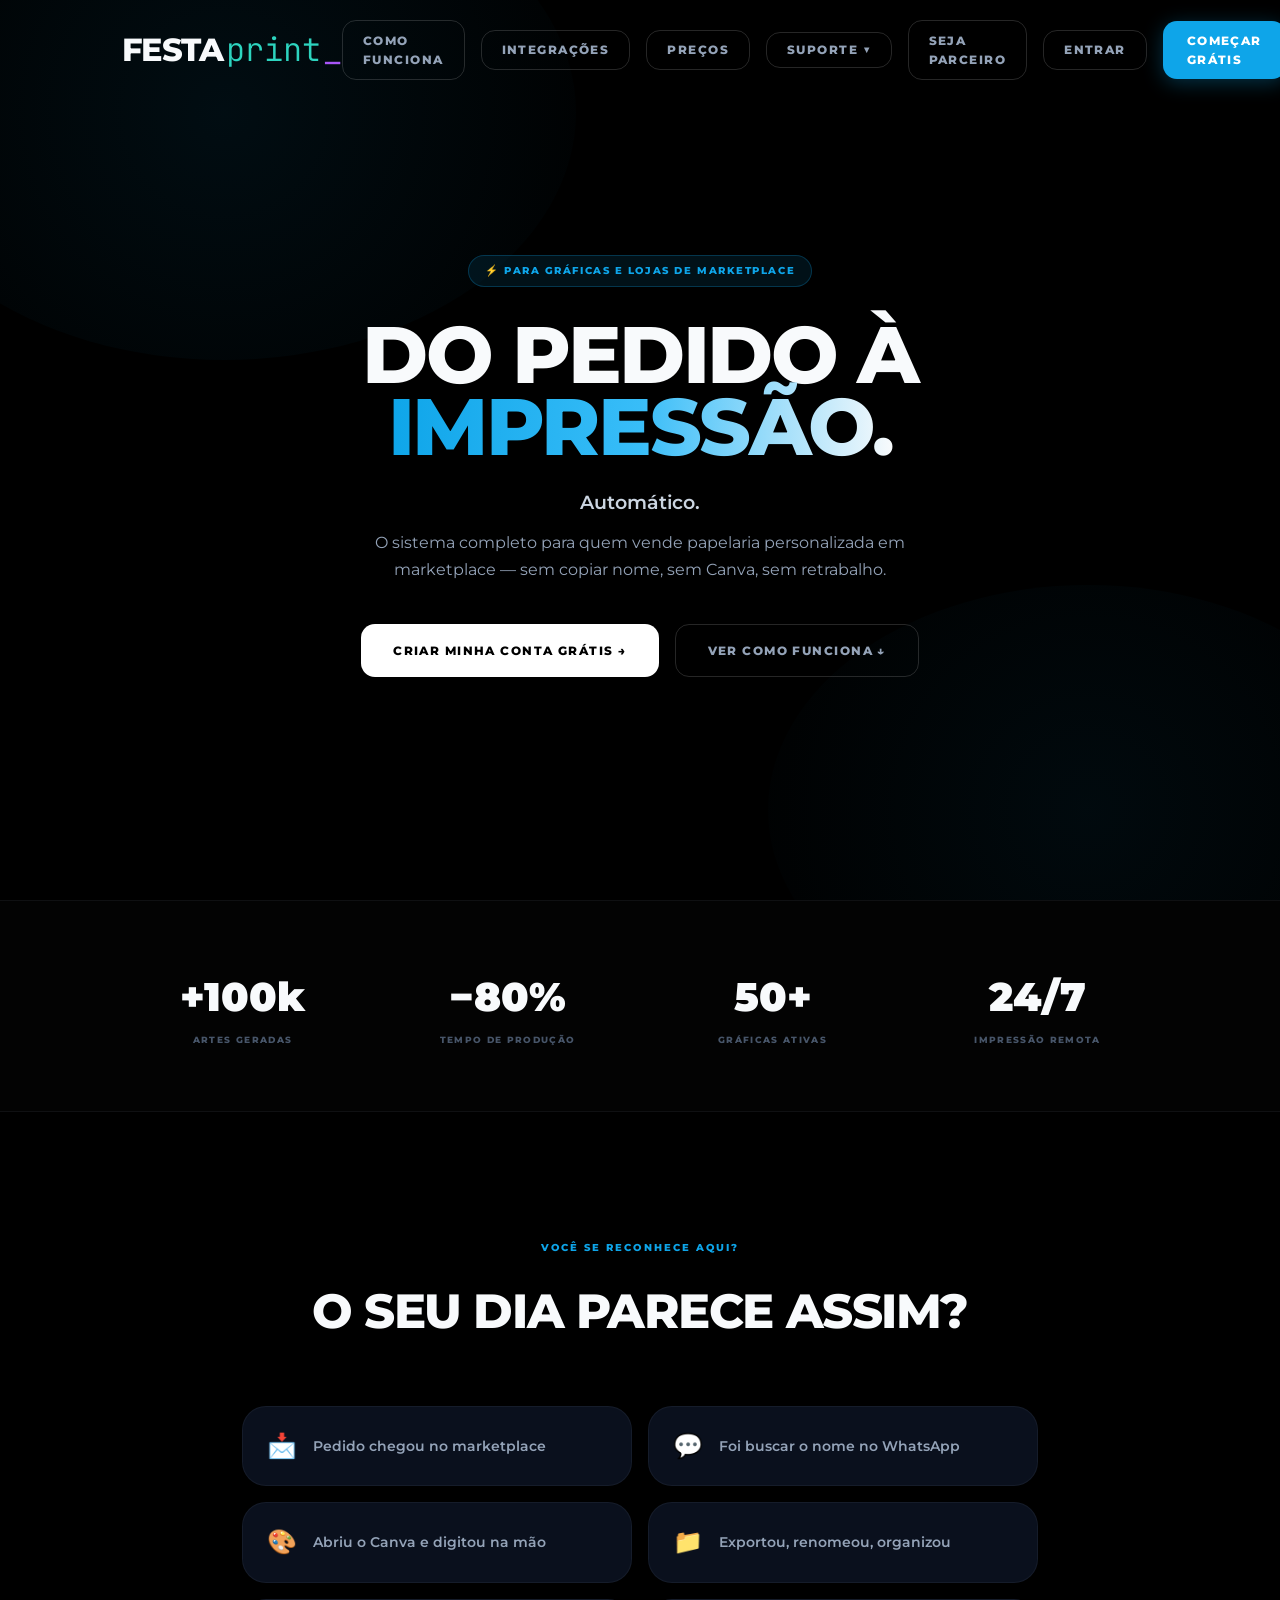
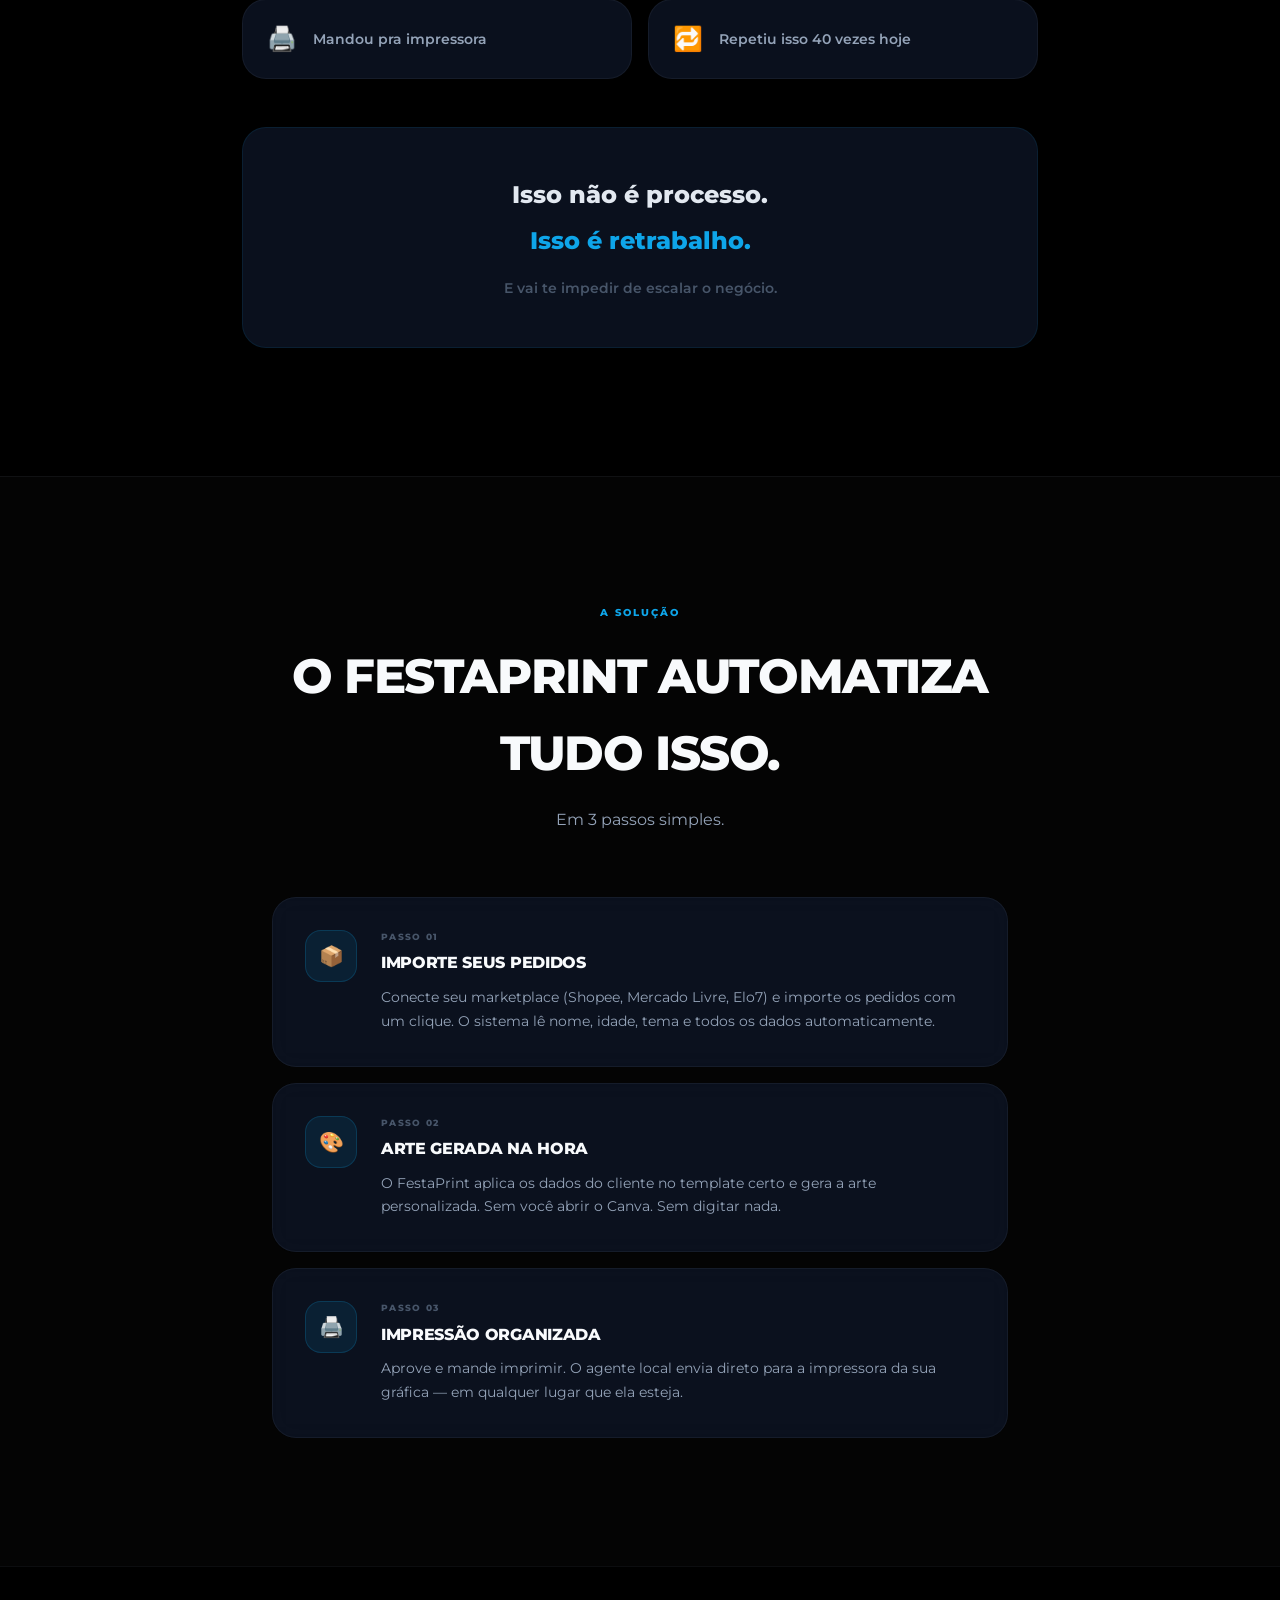
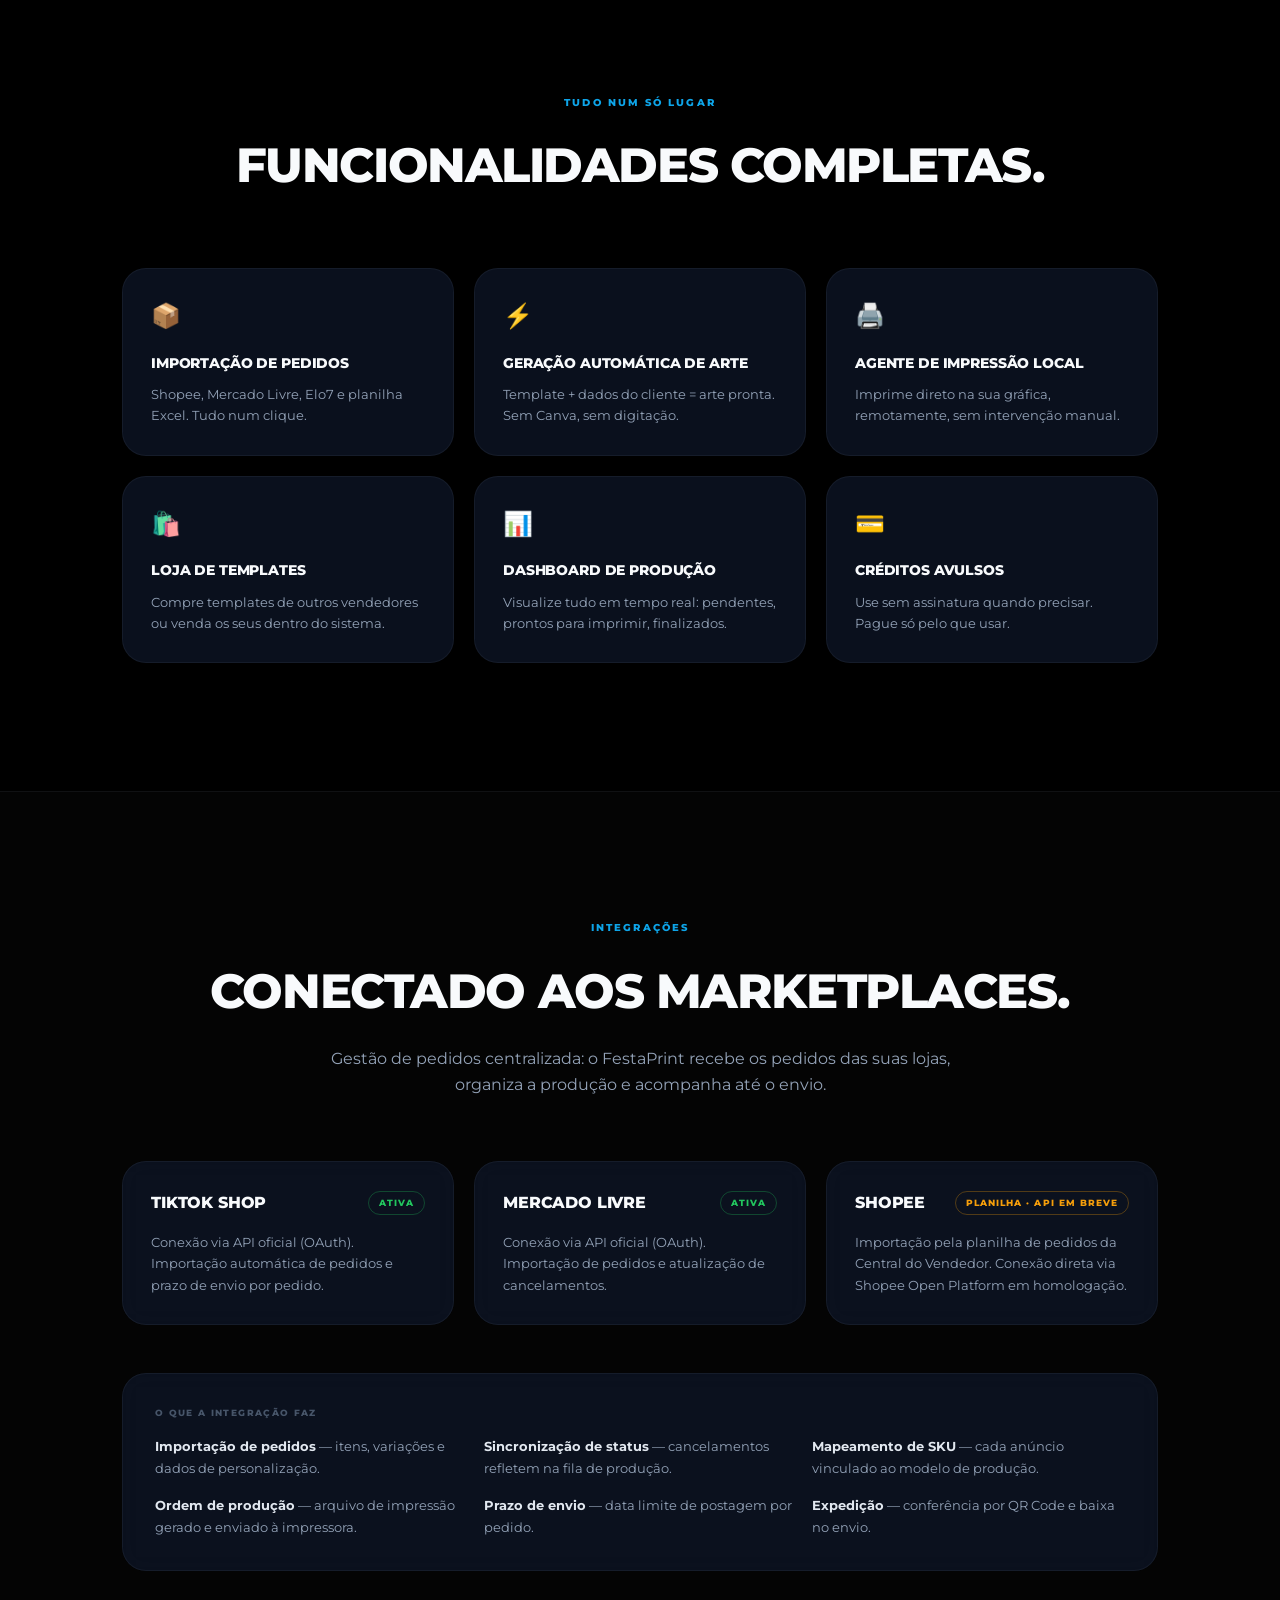
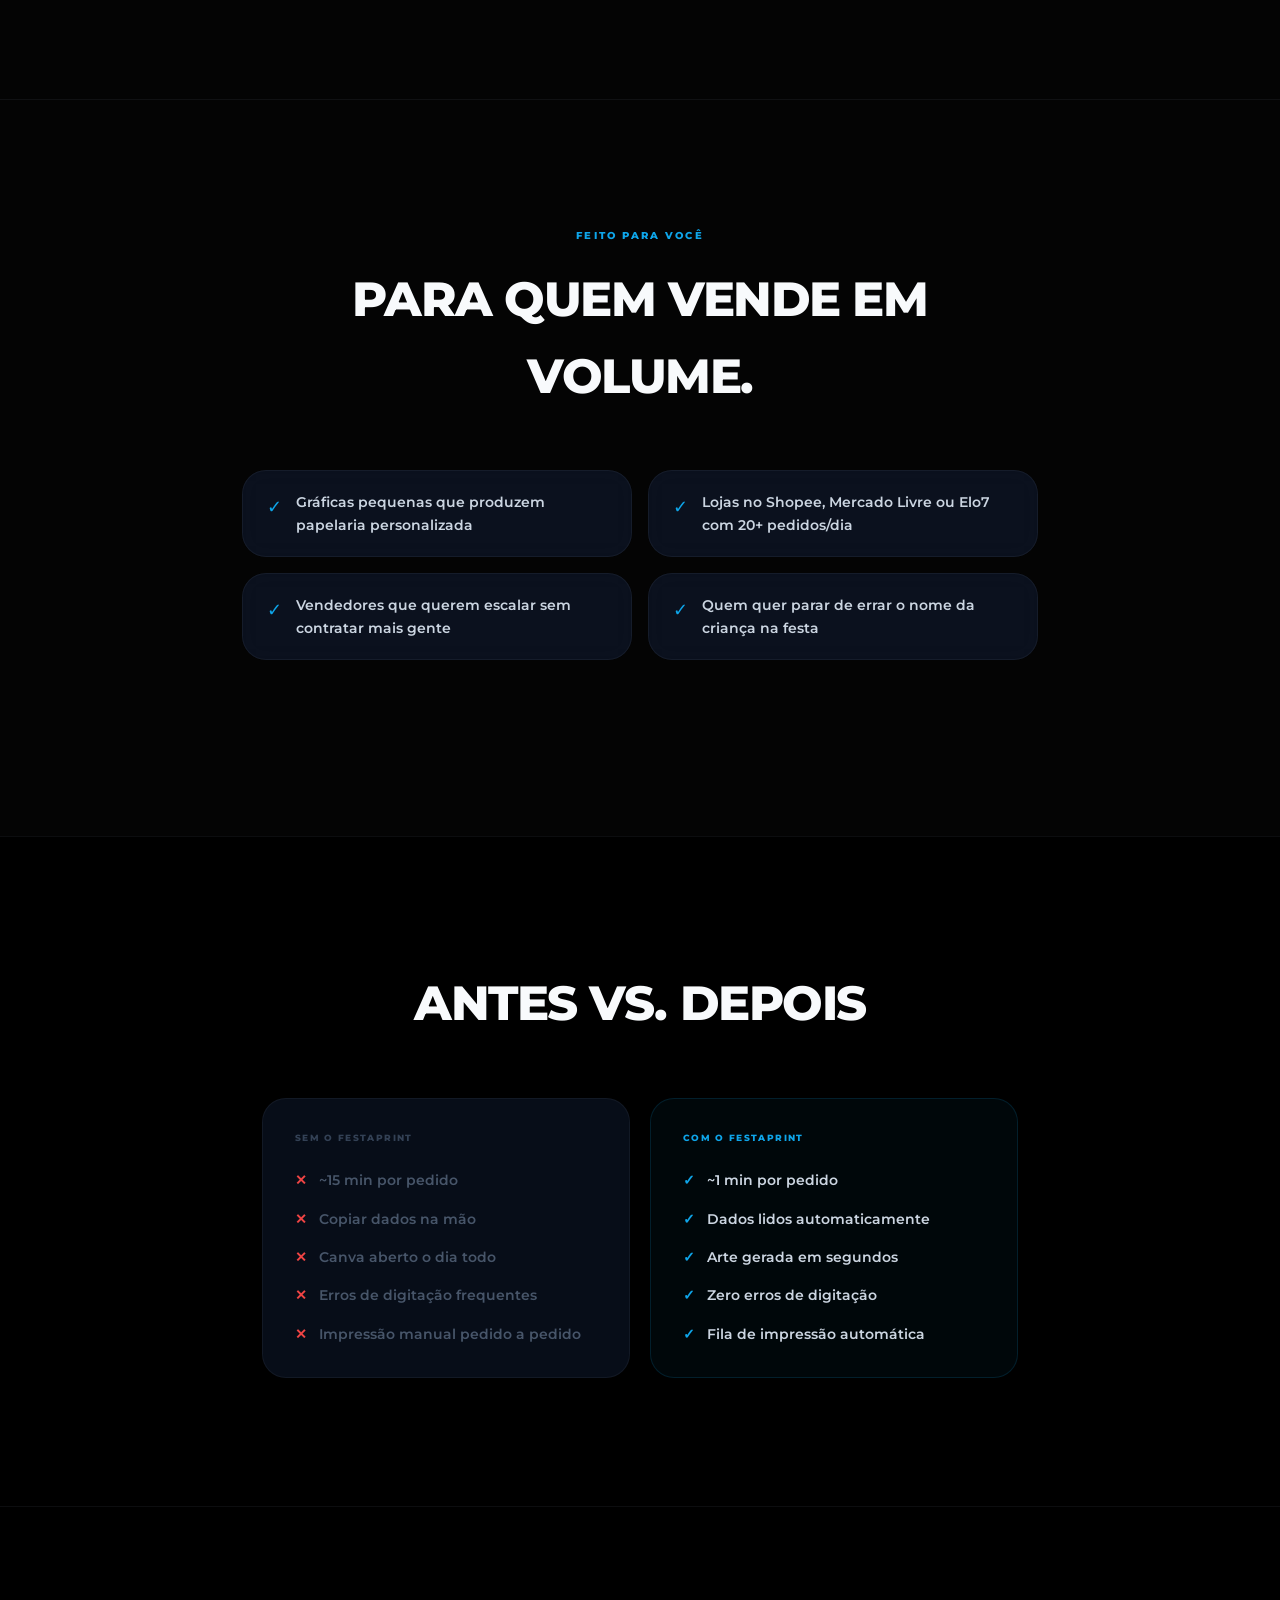
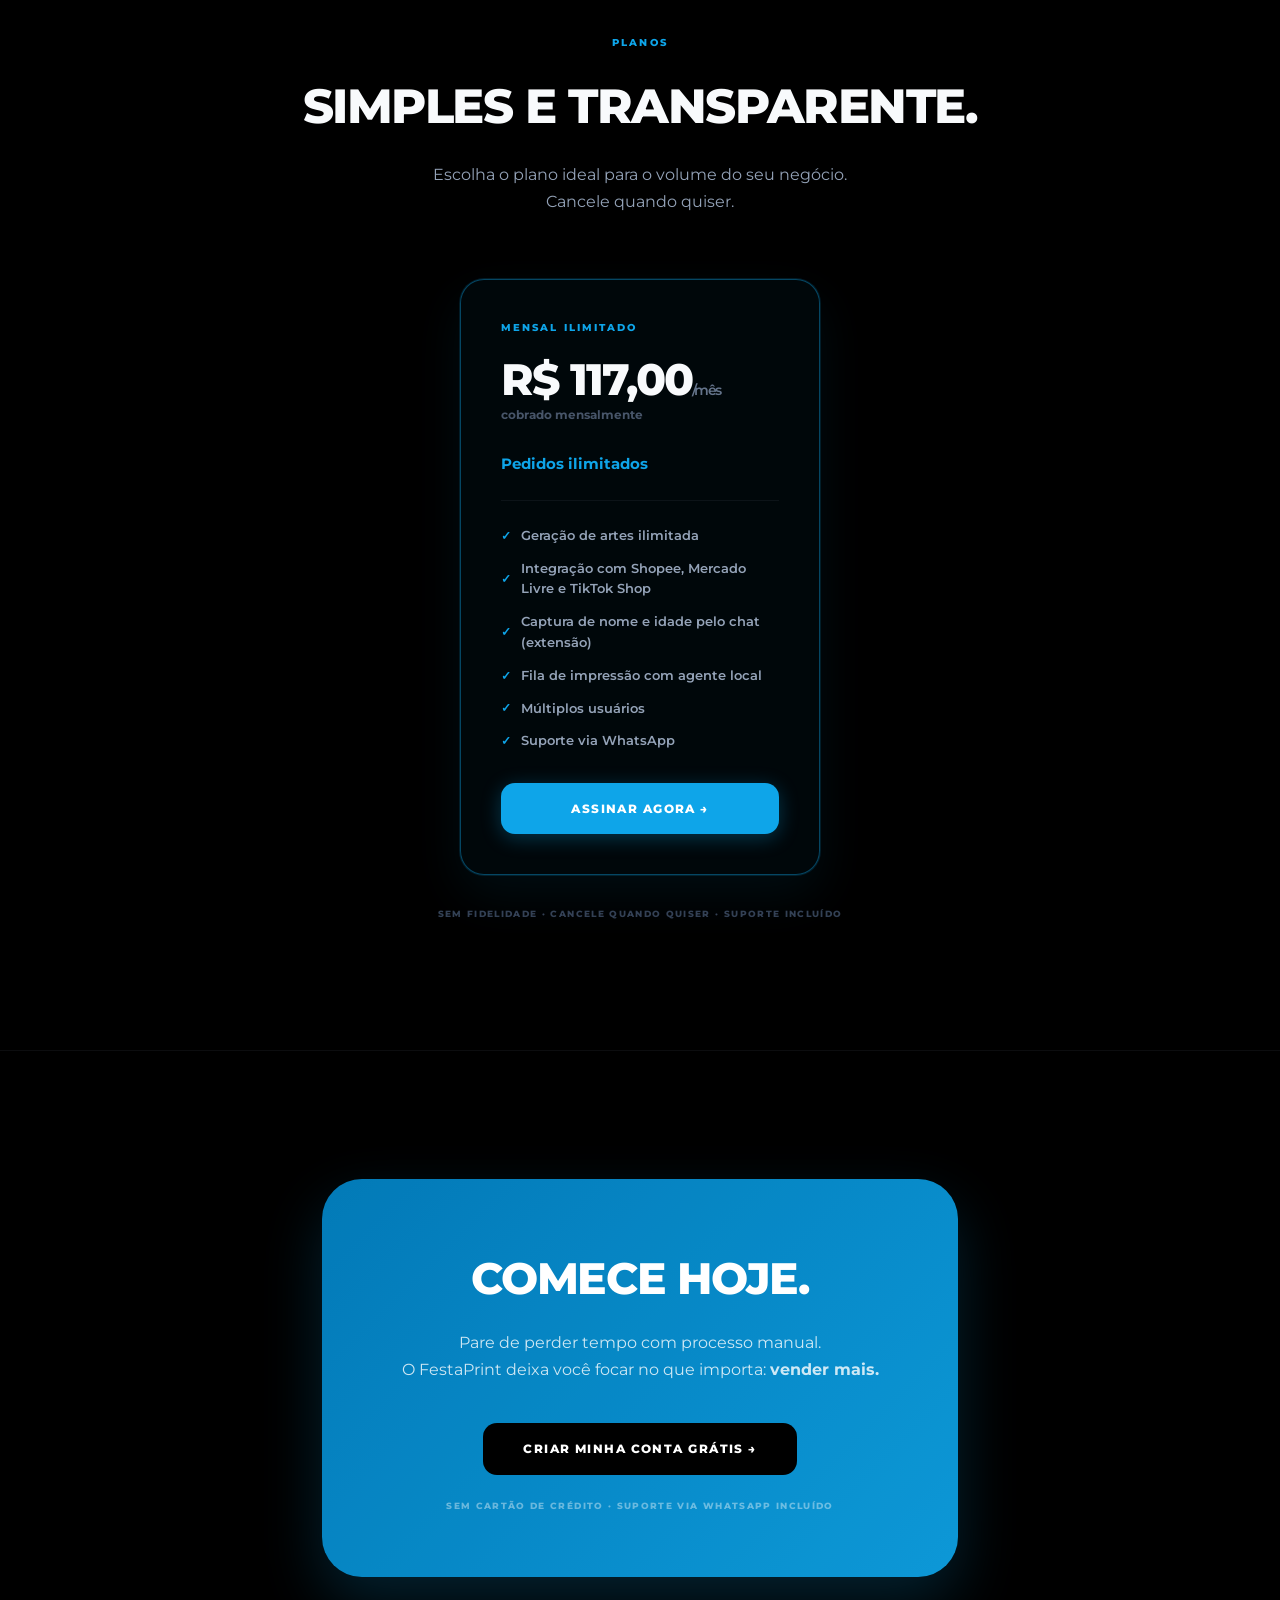
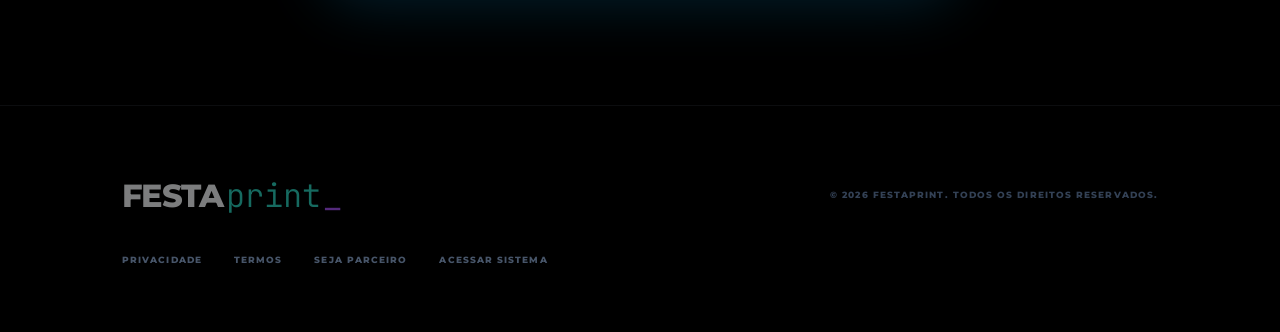
==== index.html @ be075b9a "fix(precos): card do plano reflete o sistema atual (ilimitado, pedidos, promoção, recursos) Co-Autho" ====
<!DOCTYPE html>
<html lang="pt-BR">
<head>
  <!-- Google tag (gtag.js) -->
  <script async src="https://www.googletagmanager.com/gtag/js?id=G-594SR066RF"></script>
  <script>
    window.dataLayer = window.dataLayer || [];
    function gtag(){dataLayer.push(arguments);}
    gtag('js', new Date());
    gtag('config', 'G-594SR066RF');
  </script>
  <meta charset="UTF-8">
  <meta name="viewport" content="width=device-width, initial-scale=1.0">

  <!-- SEO primário -->
  <title>FestaPrint — Do pedido à impressão, automático.</title>
  <meta name="description" content="Sistema completo para gráficas e lojas de papelaria personalizada em marketplace. Automatize pedidos, geração de arte e impressão. Sem Canva, sem retrabalho.">
  <meta name="keywords" content="papelaria personalizada, automação gráfica, sistema para gráfica, shopee papelaria, mercado livre papelaria, geração de arte automática, impressão automatizada, kits de festa personalizados">
  <meta name="robots" content="index, follow">
  <meta name="author" content="FestaPrint">
  <link rel="canonical" href="https://www.festaprint.com.br/">

  <!-- Open Graph (WhatsApp, Instagram, Facebook) -->
  <meta property="og:type" content="website">
  <meta property="og:url" content="https://www.festaprint.com.br/">
  <meta property="og:site_name" content="FestaPrint">
  <meta property="og:locale" content="pt_BR">
  <meta property="og:title" content="FestaPrint — Do pedido à impressão, automático.">
  <meta property="og:description" content="Sistema completo para gráficas e lojas de papelaria personalizada em marketplace. Automatize pedidos, geração de arte e impressão.">
  <meta property="og:image" content="https://www.festaprint.com.br/og-image.png">
  <meta property="og:image:width" content="1200">
  <meta property="og:image:height" content="630">
  <meta property="og:image:alt" content="FestaPrint — Do pedido à impressão, automático.">

  <!-- Twitter / X Card -->
  <meta name="twitter:card" content="summary_large_image">
  <meta name="twitter:title" content="FestaPrint — Do pedido à impressão, automático.">
  <meta name="twitter:description" content="Sistema completo para gráficas e lojas de papelaria personalizada em marketplace.">
  <meta name="twitter:image" content="https://www.festaprint.com.br/og-image.png">

  <!-- Favicon -->
  <link rel="icon" type="image/svg+xml" href="/favicon.svg">
  <link rel="alternate icon" href="/favicon.ico">
  <link rel="apple-touch-icon" href="/apple-touch-icon.png">
  <meta name="theme-color" content="#0ea5e9">

  <!-- JSON-LD: Organization -->
  <script type="application/ld+json">
  {
    "@context": "https://schema.org",
    "@type": "Organization",
    "name": "FestaPrint",
    "url": "https://www.festaprint.com.br",
    "logo": "https://www.festaprint.com.br/favicon.svg",
    "description": "Sistema de automação para papelaria personalizada em marketplace",
    "contactPoint": {
      "@type": "ContactPoint",
      "contactType": "customer support",
      "availableLanguage": "Portuguese"
    },
    "sameAs": []
  }
  </script>

  <!-- JSON-LD: SoftwareApplication -->
  <script type="application/ld+json">
  {
    "@context": "https://schema.org",
    "@type": "SoftwareApplication",
    "name": "FestaPrint",
    "url": "https://app.festaprint.com.br",
    "applicationCategory": "BusinessApplication",
    "operatingSystem": "Web",
    "description": "Sistema completo para automação de pedidos, geração de arte e impressão de papelaria personalizada vendida em marketplaces como Shopee, Mercado Livre e Elo7.",
    "offers": {
      "@type": "Offer",
      "price": "0",
      "priceCurrency": "BRL",
      "description": "Comece grátis"
    },
    "publisher": {
      "@type": "Organization",
      "name": "FestaPrint"
    }
  }
  </script>

  <!-- Google Fonts com display=swap (evita render-blocking) -->
  <link rel="preconnect" href="https://fonts.googleapis.com">
  <link rel="preconnect" href="https://fonts.gstatic.com" crossorigin>
  <link href="https://fonts.googleapis.com/css2?family=Montserrat:wght@400;600;700;800;900&family=JetBrains+Mono:wght@400;500&display=swap" rel="stylesheet">

  <link rel="stylesheet" href="style.css">
  <link rel="stylesheet" href="logo.css">

  <!-- Crisp Chat -->
  <script type="text/javascript">window.$crisp=[];window.CRISP_WEBSITE_ID="458f6111-776a-4992-9685-e1a514ea06fc";(function(){d=document;s=d.createElement("script");s.src="https://client.crisp.chat/l.js";s.async=1;d.getElementsByTagName("head")[0].appendChild(s);})();</script>
</head>
<body>

  <!-- Nav -->
  <nav id="navbar">
    <div class="container nav-content">
      <a href="#" class="logo-container nav-logo" style="text-decoration:none;">
        <span class="logo-festa">FESTA</span>
        <span class="logo-print">print</span>
        <span class="logo-cursor">_</span>
      </a>
      <div class="nav-links">
        <a href="#como-funciona" class="btn btn-outline" style="padding:0.6rem 1.25rem;">Como Funciona</a>
        <a href="#integracoes" class="btn btn-outline" style="padding:0.6rem 1.25rem;">Integrações</a>
        <a href="#precos" class="btn btn-outline" style="padding:0.6rem 1.25rem;">Preços</a>
        <!-- Suporte dropdown -->
        <div class="nav-dropdown" id="suporteDropdown">
          <button class="btn btn-outline nav-dropdown-btn" style="padding:0.6rem 1.25rem;" onclick="toggleDropdown()">
            Suporte <span class="dropdown-arrow">▾</span>
          </button>
          <div class="nav-dropdown-menu" id="dropdownMenu">
            <a href="/ajuda">
              <svg width="16" height="16" viewBox="0 0 24 24" fill="none" stroke="currentColor" stroke-width="2" stroke-linecap="round" stroke-linejoin="round"><circle cx="12" cy="12" r="10"/><path d="M9.09 9a3 3 0 0 1 5.83 1c0 2-3 3-3 3"/><dot cx="12" cy="17" r=".5"/><circle cx="12" cy="17" r=".5" fill="currentColor" stroke="none"/></svg>
              Central de Ajuda
            </a>
            <a href="https://wa.me/5582996942026" target="_blank" rel="noopener">
              <svg width="16" height="16" viewBox="0 0 24 24" fill="#25D366"><path d="M17.472 14.382c-.297-.149-1.758-.867-2.03-.967-.273-.099-.471-.148-.67.15-.197.297-.767.966-.94 1.164-.173.199-.347.223-.644.075-.297-.15-1.255-.463-2.39-1.475-.883-.788-1.48-1.761-1.653-2.059-.173-.297-.018-.458.13-.606.134-.133.298-.347.446-.52.149-.174.198-.298.298-.497.099-.198.05-.371-.025-.52-.075-.149-.669-1.612-.916-2.207-.242-.579-.487-.5-.669-.51-.173-.008-.371-.01-.57-.01-.198 0-.52.074-.792.372-.272.297-1.04 1.016-1.04 2.479 0 1.462 1.065 2.875 1.213 3.074.149.198 2.096 3.2 5.077 4.487.709.306 1.262.489 1.694.625.712.227 1.36.195 1.871.118.571-.085 1.758-.719 2.006-1.413.248-.694.248-1.289.173-1.413-.074-.124-.272-.198-.57-.347m-5.421 7.403h-.004a9.87 9.87 0 0 1-5.031-1.378l-.361-.214-3.741.982.998-3.648-.235-.374a9.86 9.86 0 0 1-1.51-5.26c.001-5.45 4.436-9.884 9.888-9.884 2.64 0 5.122 1.03 6.988 2.898a9.825 9.825 0 0 1 2.893 6.994c-.003 5.45-4.437 9.884-9.885 9.884m8.413-18.297A11.815 11.815 0 0 0 12.05 0C5.495 0 .16 5.335.157 11.892c0 2.096.547 4.142 1.588 5.945L.057 24l6.305-1.654a11.882 11.882 0 0 0 5.683 1.448h.005c6.554 0 11.89-5.335 11.893-11.893a11.821 11.821 0 0 0-3.48-8.413z"/></svg>
              WhatsApp
            </a>
            <a href="https://t.me/festaprint" target="_blank" rel="noopener">
              <svg width="16" height="16" viewBox="0 0 24 24" fill="#229ED9"><path d="M11.944 0A12 12 0 0 0 0 12a12 12 0 0 0 12 12 12 12 0 0 0 12-12A12 12 0 0 0 12 0a12 12 0 0 0-.056 0zm4.962 7.224c.1-.002.321.023.465.14a.506.506 0 0 1 .171.325c.016.093.036.306.02.472-.18 1.898-.962 6.502-1.36 8.627-.168.9-.499 1.201-.82 1.23-.696.065-1.225-.46-1.9-.902-1.056-.693-1.653-1.124-2.678-1.8-1.185-.78-.417-1.21.258-1.91.177-.184 3.247-2.977 3.307-3.23.007-.032.014-.15-.056-.212s-.174-.041-.249-.024c-.106.024-1.793 1.14-5.061 3.345-.48.33-.913.49-1.302.48-.428-.008-1.252-.241-1.865-.44-.752-.245-1.349-.374-1.297-.789.027-.216.325-.437.893-.663 3.498-1.524 5.83-2.529 6.998-3.014 3.332-1.386 4.025-1.627 4.476-1.635z"/></svg>
              Telegram
            </a>
          </div>
        </div>
        <a href="/parceiros" class="btn btn-outline" style="padding:0.6rem 1.25rem;">Seja Parceiro</a>
        <a href="https://app.festaprint.com.br/login" class="btn btn-outline" style="padding:0.6rem 1.25rem;">Entrar</a>
        <a href="https://app.festaprint.com.br/register" class="btn btn-primary" style="padding:0.6rem 1.5rem;">Começar Grátis</a>
      </div>
    </div>
  </nav>

  <!-- Hero -->
  <section style="min-height:100vh; display:flex; align-items:center; justify-content:center; text-align:center; padding: 7rem 2rem 5rem; position:relative; overflow:hidden;">
    <div style="position:absolute;inset:0;pointer-events:none;z-index:0;">
      <div style="position:absolute;top:-15%;left:-10%;width:55%;height:55%;background:radial-gradient(circle,rgba(14,165,233,0.08),transparent);border-radius:50%;"></div>
      <div style="position:absolute;bottom:-15%;right:-10%;width:50%;height:50%;background:radial-gradient(circle,rgba(14,165,233,0.06),transparent);border-radius:50%;"></div>
    </div>
    <div class="container" style="position:relative;z-index:1;max-width:820px;">
      <div class="badge reveal" style="margin-bottom:2rem;">
        ⚡ Para gráficas e lojas de marketplace
      </div>
      <h1 class="reveal delay-1" style="font-size:5rem;line-height:0.9;text-transform:uppercase;margin-bottom:1.5rem;">
        Do pedido à<br>
        <span style="background:linear-gradient(90deg,#0ea5e9,#38bdf8,#f8fafc);-webkit-background-clip:text;-webkit-text-fill-color:transparent;">impressão.</span>
      </h1>
      <p class="reveal delay-2" style="font-size:1.2rem;font-weight:600;color:#cbd5e1;margin-bottom:0.75rem;">Automático.</p>
      <p class="reveal delay-2" style="font-size:1rem;max-width:600px;margin:0 auto 2.5rem;line-height:1.7;">
        O sistema completo para quem vende papelaria personalizada em marketplace — sem copiar nome, sem Canva, sem retrabalho.
      </p>
      <div class="reveal delay-3" style="display:flex;gap:1rem;justify-content:center;flex-wrap:wrap;">
        <a href="https://app.festaprint.com.br/register" class="btn btn-secondary" style="font-size:0.75rem;">
          Criar minha conta grátis →
        </a>
        <a href="#como-funciona" class="btn btn-outline" style="font-size:0.75rem;">
          Ver como funciona ↓
        </a>
      </div>
    </div>
  </section>

  <!-- Stats -->
  <section style="padding:4rem 0;border-top:1px solid rgba(148,163,184,0.08);border-bottom:1px solid rgba(148,163,184,0.08);background:rgba(255,255,255,0.01);">
    <div class="container grid-4" style="text-align:center;">
      <div class="reveal">
        <div style="font-size:2.5rem;font-weight:900;margin-bottom:0.25rem;">+100k</div>
        <div style="font-size:9px;font-weight:800;letter-spacing:0.15em;text-transform:uppercase;color:#475569;">Artes Geradas</div>
      </div>
      <div class="reveal delay-1">
        <div style="font-size:2.5rem;font-weight:900;margin-bottom:0.25rem;">−80%</div>
        <div style="font-size:9px;font-weight:800;letter-spacing:0.15em;text-transform:uppercase;color:#475569;">Tempo de Produção</div>
      </div>
      <div class="reveal delay-2">
        <div style="font-size:2.5rem;font-weight:900;margin-bottom:0.25rem;">50+</div>
        <div style="font-size:9px;font-weight:800;letter-spacing:0.15em;text-transform:uppercase;color:#475569;">Gráficas Ativas</div>
      </div>
      <div class="reveal delay-3">
        <div style="font-size:2.5rem;font-weight:900;margin-bottom:0.25rem;">24/7</div>
        <div style="font-size:9px;font-weight:800;letter-spacing:0.15em;text-transform:uppercase;color:#475569;">Impressão Remota</div>
      </div>
    </div>
  </section>

  <!-- Dor -->
  <section class="section-padding">
    <div class="container" style="max-width:860px;">
      <div style="text-align:center;margin-bottom:3.5rem;">
        <div class="section-label reveal">Você se reconhece aqui?</div>
        <h2 class="reveal delay-1" style="font-size:3rem;text-transform:uppercase;">O seu dia parece assim?</h2>
      </div>
      <div class="grid-2" style="margin-bottom:3rem;">
        <div class="glass reveal delay-1" style="display:flex;align-items:center;gap:1rem;padding:1.25rem 1.5rem;">
          <span style="font-size:1.5rem;">📩</span>
          <span style="font-size:0.875rem;font-weight:600;color:#94a3b8;">Pedido chegou no marketplace</span>
        </div>
        <div class="glass reveal delay-1" style="display:flex;align-items:center;gap:1rem;padding:1.25rem 1.5rem;">
          <span style="font-size:1.5rem;">💬</span>
          <span style="font-size:0.875rem;font-weight:600;color:#94a3b8;">Foi buscar o nome no WhatsApp</span>
        </div>
        <div class="glass reveal delay-2" style="display:flex;align-items:center;gap:1rem;padding:1.25rem 1.5rem;">
          <span style="font-size:1.5rem;">🎨</span>
          <span style="font-size:0.875rem;font-weight:600;color:#94a3b8;">Abriu o Canva e digitou na mão</span>
        </div>
        <div class="glass reveal delay-2" style="display:flex;align-items:center;gap:1rem;padding:1.25rem 1.5rem;">
          <span style="font-size:1.5rem;">📁</span>
          <span style="font-size:0.875rem;font-weight:600;color:#94a3b8;">Exportou, renomeou, organizou</span>
        </div>
        <div class="glass reveal delay-3" style="display:flex;align-items:center;gap:1rem;padding:1.25rem 1.5rem;">
          <span style="font-size:1.5rem;">🖨️</span>
          <span style="font-size:0.875rem;font-weight:600;color:#94a3b8;">Mandou pra impressora</span>
        </div>
        <div class="glass reveal delay-3" style="display:flex;align-items:center;gap:1rem;padding:1.25rem 1.5rem;">
          <span style="font-size:1.5rem;">🔁</span>
          <span style="font-size:0.875rem;font-weight:600;color:#94a3b8;">Repetiu isso 40 vezes hoje</span>
        </div>
      </div>
      <div class="glass reveal" style="text-align:center;padding:3rem 2rem;border-color:rgba(14,165,233,0.1);">
        <p style="font-size:1.5rem;font-weight:800;color:#e2e8f0;margin-bottom:0.5rem;">Isso não é processo.</p>
        <p style="font-size:1.5rem;font-weight:800;color:#0ea5e9;">Isso é retrabalho.</p>
        <p style="font-size:0.875rem;color:#475569;margin-top:1rem;font-weight:600;">E vai te impedir de escalar o negócio.</p>
      </div>
    </div>
  </section>

  <!-- Como funciona -->
  <section id="como-funciona" class="section-padding" style="background:rgba(255,255,255,0.015);border-top:1px solid rgba(148,163,184,0.08);">
    <div class="container" style="max-width:800px;">
      <div style="text-align:center;margin-bottom:4rem;">
        <div class="section-label reveal">A solução</div>
        <h2 class="reveal delay-1" style="font-size:3rem;text-transform:uppercase;margin-bottom:1rem;">
          O FestaPrint automatiza tudo isso.
        </h2>
        <p class="reveal delay-2" style="font-size:1rem;">Em 3 passos simples.</p>
      </div>
      <div style="display:flex;flex-direction:column;gap:1rem;">
        <div class="glass reveal delay-1" style="display:flex;gap:1.5rem;padding:2rem;transition:border-color 0.3s;" onmouseover="this.style.borderColor='rgba(14,165,233,0.2)'" onmouseout="this.style.borderColor='rgba(148,163,184,0.08)'">
          <div style="flex-shrink:0;width:52px;height:52px;background:rgba(14,165,233,0.1);border:1px solid rgba(14,165,233,0.2);border-radius:1rem;display:flex;align-items:center;justify-content:center;font-size:1.25rem;">📦</div>
          <div>
            <div style="font-size:9px;font-weight:800;letter-spacing:0.15em;text-transform:uppercase;color:#475569;margin-bottom:0.375rem;">Passo 01</div>
            <h3 style="font-size:1rem;text-transform:uppercase;letter-spacing:-0.02em;margin-bottom:0.625rem;">Importe seus pedidos</h3>
            <p style="font-size:0.875rem;line-height:1.7;">Conecte seu marketplace (Shopee, Mercado Livre, Elo7) e importe os pedidos com um clique. O sistema lê nome, idade, tema e todos os dados automaticamente.</p>
          </div>
        </div>
        <div class="glass reveal delay-2" style="display:flex;gap:1.5rem;padding:2rem;transition:border-color 0.3s;" onmouseover="this.style.borderColor='rgba(14,165,233,0.2)'" onmouseout="this.style.borderColor='rgba(148,163,184,0.08)'">
          <div style="flex-shrink:0;width:52px;height:52px;background:rgba(14,165,233,0.1);border:1px solid rgba(14,165,233,0.2);border-radius:1rem;display:flex;align-items:center;justify-content:center;font-size:1.25rem;">🎨</div>
          <div>
            <div style="font-size:9px;font-weight:800;letter-spacing:0.15em;text-transform:uppercase;color:#475569;margin-bottom:0.375rem;">Passo 02</div>
            <h3 style="font-size:1rem;text-transform:uppercase;letter-spacing:-0.02em;margin-bottom:0.625rem;">Arte gerada na hora</h3>
            <p style="font-size:0.875rem;line-height:1.7;">O FestaPrint aplica os dados do cliente no template certo e gera a arte personalizada. Sem você abrir o Canva. Sem digitar nada.</p>
          </div>
        </div>
        <div class="glass reveal delay-3" style="display:flex;gap:1.5rem;padding:2rem;transition:border-color 0.3s;" onmouseover="this.style.borderColor='rgba(14,165,233,0.2)'" onmouseout="this.style.borderColor='rgba(148,163,184,0.08)'">
          <div style="flex-shrink:0;width:52px;height:52px;background:rgba(14,165,233,0.1);border:1px solid rgba(14,165,233,0.2);border-radius:1rem;display:flex;align-items:center;justify-content:center;font-size:1.25rem;">🖨️</div>
          <div>
            <div style="font-size:9px;font-weight:800;letter-spacing:0.15em;text-transform:uppercase;color:#475569;margin-bottom:0.375rem;">Passo 03</div>
            <h3 style="font-size:1rem;text-transform:uppercase;letter-spacing:-0.02em;margin-bottom:0.625rem;">Impressão organizada</h3>
            <p style="font-size:0.875rem;line-height:1.7;">Aprove e mande imprimir. O agente local envia direto para a impressora da sua gráfica — em qualquer lugar que ela esteja.</p>
          </div>
        </div>
      </div>
    </div>
  </section>

  <!-- Funcionalidades -->
  <section id="funcionalidades" class="section-padding" style="border-top:1px solid rgba(148,163,184,0.08);">
    <div class="container">
      <div style="text-align:center;margin-bottom:4rem;">
        <div class="section-label reveal">Tudo num só lugar</div>
        <h2 class="reveal delay-1" style="font-size:3rem;text-transform:uppercase;">Funcionalidades completas.</h2>
      </div>
      <div class="grid-3">
        <div class="glass reveal delay-1" style="padding:1.75rem;transition:border-color 0.3s;" onmouseover="this.style.borderColor='rgba(14,165,233,0.2)'" onmouseout="this.style.borderColor='rgba(148,163,184,0.08)'">
          <div style="font-size:1.5rem;margin-bottom:1rem;">📦</div>
          <h3 style="font-size:0.875rem;text-transform:uppercase;letter-spacing:-0.01em;margin-bottom:0.625rem;">Importação de Pedidos</h3>
          <p style="font-size:0.8125rem;line-height:1.65;">Shopee, Mercado Livre, Elo7 e planilha Excel. Tudo num clique.</p>
        </div>
        <div class="glass reveal delay-2" style="padding:1.75rem;transition:border-color 0.3s;" onmouseover="this.style.borderColor='rgba(14,165,233,0.2)'" onmouseout="this.style.borderColor='rgba(148,163,184,0.08)'">
          <div style="font-size:1.5rem;margin-bottom:1rem;">⚡</div>
          <h3 style="font-size:0.875rem;text-transform:uppercase;letter-spacing:-0.01em;margin-bottom:0.625rem;">Geração Automática de Arte</h3>
          <p style="font-size:0.8125rem;line-height:1.65;">Template + dados do cliente = arte pronta. Sem Canva, sem digitação.</p>
        </div>
        <div class="glass reveal delay-3" style="padding:1.75rem;transition:border-color 0.3s;" onmouseover="this.style.borderColor='rgba(14,165,233,0.2)'" onmouseout="this.style.borderColor='rgba(148,163,184,0.08)'">
          <div style="font-size:1.5rem;margin-bottom:1rem;">🖨️</div>
          <h3 style="font-size:0.875rem;text-transform:uppercase;letter-spacing:-0.01em;margin-bottom:0.625rem;">Agente de Impressão Local</h3>
          <p style="font-size:0.8125rem;line-height:1.65;">Imprime direto na sua gráfica, remotamente, sem intervenção manual.</p>
        </div>
        <div class="glass reveal delay-1" style="padding:1.75rem;transition:border-color 0.3s;" onmouseover="this.style.borderColor='rgba(14,165,233,0.2)'" onmouseout="this.style.borderColor='rgba(148,163,184,0.08)'">
          <div style="font-size:1.5rem;margin-bottom:1rem;">🛍️</div>
          <h3 style="font-size:0.875rem;text-transform:uppercase;letter-spacing:-0.01em;margin-bottom:0.625rem;">Loja de Templates</h3>
          <p style="font-size:0.8125rem;line-height:1.65;">Compre templates de outros vendedores ou venda os seus dentro do sistema.</p>
        </div>
        <div class="glass reveal delay-2" style="padding:1.75rem;transition:border-color 0.3s;" onmouseover="this.style.borderColor='rgba(14,165,233,0.2)'" onmouseout="this.style.borderColor='rgba(148,163,184,0.08)'">
          <div style="font-size:1.5rem;margin-bottom:1rem;">📊</div>
          <h3 style="font-size:0.875rem;text-transform:uppercase;letter-spacing:-0.01em;margin-bottom:0.625rem;">Dashboard de Produção</h3>
          <p style="font-size:0.8125rem;line-height:1.65;">Visualize tudo em tempo real: pendentes, prontos para imprimir, finalizados.</p>
        </div>
        <div class="glass reveal delay-3" style="padding:1.75rem;transition:border-color 0.3s;" onmouseover="this.style.borderColor='rgba(14,165,233,0.2)'" onmouseout="this.style.borderColor='rgba(148,163,184,0.08)'">
          <div style="font-size:1.5rem;margin-bottom:1rem;">💳</div>
          <h3 style="font-size:0.875rem;text-transform:uppercase;letter-spacing:-0.01em;margin-bottom:0.625rem;">Créditos Avulsos</h3>
          <p style="font-size:0.8125rem;line-height:1.65;">Use sem assinatura quando precisar. Pague só pelo que usar.</p>
        </div>
      </div>
    </div>
  </section>

  <!-- Integrações -->
  <section id="integracoes" class="section-padding" style="background:rgba(255,255,255,0.015);border-top:1px solid rgba(148,163,184,0.08);">
    <div class="container">
      <div style="text-align:center;margin-bottom:4rem;">
        <div class="section-label reveal">Integrações</div>
        <h2 class="reveal delay-1" style="font-size:3rem;text-transform:uppercase;margin-bottom:1rem;">Conectado aos marketplaces.</h2>
        <p class="reveal delay-2" style="font-size:1rem;max-width:640px;margin:0 auto;">Gestão de pedidos centralizada: o FestaPrint recebe os pedidos das suas lojas, organiza a produção e acompanha até o envio.</p>
      </div>
      <div class="grid-3" style="margin-bottom:3rem;">
        <div class="glass reveal delay-1" style="padding:1.75rem;">
          <div style="display:flex;align-items:center;justify-content:space-between;margin-bottom:1rem;">
            <h3 style="font-size:1rem;text-transform:uppercase;letter-spacing:-0.01em;">TikTok Shop</h3>
            <span style="font-size:9px;font-weight:800;letter-spacing:0.12em;text-transform:uppercase;color:#22c55e;border:1px solid rgba(34,197,94,0.3);border-radius:999px;padding:0.25rem 0.6rem;">Ativa</span>
          </div>
          <p style="font-size:0.8125rem;line-height:1.65;">Conexão via API oficial (OAuth). Importação automática de pedidos e prazo de envio por pedido.</p>
        </div>
        <div class="glass reveal delay-2" style="padding:1.75rem;">
          <div style="display:flex;align-items:center;justify-content:space-between;margin-bottom:1rem;">
            <h3 style="font-size:1rem;text-transform:uppercase;letter-spacing:-0.01em;">Mercado Livre</h3>
            <span style="font-size:9px;font-weight:800;letter-spacing:0.12em;text-transform:uppercase;color:#22c55e;border:1px solid rgba(34,197,94,0.3);border-radius:999px;padding:0.25rem 0.6rem;">Ativa</span>
          </div>
          <p style="font-size:0.8125rem;line-height:1.65;">Conexão via API oficial (OAuth). Importação de pedidos e atualização de cancelamentos.</p>
        </div>
        <div class="glass reveal delay-3" style="padding:1.75rem;">
          <div style="display:flex;align-items:center;justify-content:space-between;margin-bottom:1rem;">
            <h3 style="font-size:1rem;text-transform:uppercase;letter-spacing:-0.01em;">Shopee</h3>
            <span style="font-size:9px;font-weight:800;letter-spacing:0.12em;text-transform:uppercase;color:#f59e0b;border:1px solid rgba(245,158,11,0.3);border-radius:999px;padding:0.25rem 0.6rem;">Planilha · API em breve</span>
          </div>
          <p style="font-size:0.8125rem;line-height:1.65;">Importação pela planilha de pedidos da Central do Vendedor. Conexão direta via Shopee Open Platform em homologação.</p>
        </div>
      </div>
      <div class="glass reveal" style="padding:2rem;">
        <div style="font-size:9px;font-weight:800;letter-spacing:0.15em;text-transform:uppercase;color:#475569;margin-bottom:1rem;">O que a integração faz</div>
        <div class="grid-3" style="gap:1rem;">
          <p style="font-size:0.8125rem;line-height:1.65;"><strong style="color:#e2e8f0;">Importação de pedidos</strong> — itens, variações e dados de personalização.</p>
          <p style="font-size:0.8125rem;line-height:1.65;"><strong style="color:#e2e8f0;">Sincronização de status</strong> — cancelamentos refletem na fila de produção.</p>
          <p style="font-size:0.8125rem;line-height:1.65;"><strong style="color:#e2e8f0;">Mapeamento de SKU</strong> — cada anúncio vinculado ao modelo de produção.</p>
          <p style="font-size:0.8125rem;line-height:1.65;"><strong style="color:#e2e8f0;">Ordem de produção</strong> — arquivo de impressão gerado e enviado à impressora.</p>
          <p style="font-size:0.8125rem;line-height:1.65;"><strong style="color:#e2e8f0;">Prazo de envio</strong> — data limite de postagem por pedido.</p>
          <p style="font-size:0.8125rem;line-height:1.65;"><strong style="color:#e2e8f0;">Expedição</strong> — conferência por QR Code e baixa no envio.</p>
        </div>
      </div>
    </div>
  </section>

  <!-- Para quem -->
  <section id="para-quem" class="section-padding" style="background:rgba(255,255,255,0.015);border-top:1px solid rgba(148,163,184,0.08);">
    <div class="container" style="max-width:860px;">
      <div style="text-align:center;margin-bottom:3.5rem;">
        <div class="section-label reveal">Feito para você</div>
        <h2 class="reveal delay-1" style="font-size:3rem;text-transform:uppercase;">Para quem vende em volume.</h2>
      </div>
      <div class="grid-2" style="margin-bottom:3rem;">
        <div class="glass reveal delay-1" style="display:flex;align-items:flex-start;gap:0.875rem;padding:1.25rem 1.5rem;">
          <span style="color:#0ea5e9;font-size:1.125rem;flex-shrink:0;margin-top:2px;">✓</span>
          <span style="font-size:0.875rem;font-weight:600;color:#cbd5e1;">Gráficas pequenas que produzem papelaria personalizada</span>
        </div>
        <div class="glass reveal delay-2" style="display:flex;align-items:flex-start;gap:0.875rem;padding:1.25rem 1.5rem;">
          <span style="color:#0ea5e9;font-size:1.125rem;flex-shrink:0;margin-top:2px;">✓</span>
          <span style="font-size:0.875rem;font-weight:600;color:#cbd5e1;">Lojas no Shopee, Mercado Livre ou Elo7 com 20+ pedidos/dia</span>
        </div>
        <div class="glass reveal delay-3" style="display:flex;align-items:flex-start;gap:0.875rem;padding:1.25rem 1.5rem;">
          <span style="color:#0ea5e9;font-size:1.125rem;flex-shrink:0;margin-top:2px;">✓</span>
          <span style="font-size:0.875rem;font-weight:600;color:#cbd5e1;">Vendedores que querem escalar sem contratar mais gente</span>
        </div>
        <div class="glass reveal delay-4" style="display:flex;align-items:flex-start;gap:0.875rem;padding:1.25rem 1.5rem;">
          <span style="color:#0ea5e9;font-size:1.125rem;flex-shrink:0;margin-top:2px;">✓</span>
          <span style="font-size:0.875rem;font-weight:600;color:#cbd5e1;">Quem quer parar de errar o nome da criança na festa</span>
        </div>
      </div>
    </div>
  </section>

  <!-- Antes vs Depois -->
  <section class="section-padding" style="border-top:1px solid rgba(148,163,184,0.08);">
    <div class="container" style="max-width:820px;">
      <div style="text-align:center;margin-bottom:3.5rem;">
        <h2 class="reveal" style="font-size:3rem;text-transform:uppercase;">Antes vs. Depois</h2>
      </div>
      <div style="display:grid;grid-template-columns:1fr 1fr;gap:1.25rem;">
        <div class="reveal delay-1" style="padding:2rem;background:#070d18;border:1px solid rgba(148,163,184,0.08);border-radius:1.5rem;">
          <div style="font-size:9px;font-weight:800;letter-spacing:0.15em;text-transform:uppercase;color:#334155;margin-bottom:1.5rem;">Sem o FestaPrint</div>
          <div style="display:flex;flex-direction:column;gap:1rem;">
            <div style="display:flex;align-items:center;gap:0.75rem;font-size:0.875rem;color:#475569;font-weight:600;"><span style="color:#ef4444;">✕</span> ~15 min por pedido</div>
            <div style="display:flex;align-items:center;gap:0.75rem;font-size:0.875rem;color:#475569;font-weight:600;"><span style="color:#ef4444;">✕</span> Copiar dados na mão</div>
            <div style="display:flex;align-items:center;gap:0.75rem;font-size:0.875rem;color:#475569;font-weight:600;"><span style="color:#ef4444;">✕</span> Canva aberto o dia todo</div>
            <div style="display:flex;align-items:center;gap:0.75rem;font-size:0.875rem;color:#475569;font-weight:600;"><span style="color:#ef4444;">✕</span> Erros de digitação frequentes</div>
            <div style="display:flex;align-items:center;gap:0.75rem;font-size:0.875rem;color:#475569;font-weight:600;"><span style="color:#ef4444;">✕</span> Impressão manual pedido a pedido</div>
          </div>
        </div>
        <div class="reveal delay-2" style="padding:2rem;background:rgba(14,165,233,0.04);border:1px solid rgba(14,165,233,0.15);border-radius:1.5rem;">
          <div style="font-size:9px;font-weight:800;letter-spacing:0.15em;text-transform:uppercase;color:#0ea5e9;margin-bottom:1.5rem;">Com o FestaPrint</div>
          <div style="display:flex;flex-direction:column;gap:1rem;">
            <div style="display:flex;align-items:center;gap:0.75rem;font-size:0.875rem;color:#cbd5e1;font-weight:600;"><span style="color:#0ea5e9;">✓</span> ~1 min por pedido</div>
            <div style="display:flex;align-items:center;gap:0.75rem;font-size:0.875rem;color:#cbd5e1;font-weight:600;"><span style="color:#0ea5e9;">✓</span> Dados lidos automaticamente</div>
            <div style="display:flex;align-items:center;gap:0.75rem;font-size:0.875rem;color:#cbd5e1;font-weight:600;"><span style="color:#0ea5e9;">✓</span> Arte gerada em segundos</div>
            <div style="display:flex;align-items:center;gap:0.75rem;font-size:0.875rem;color:#cbd5e1;font-weight:600;"><span style="color:#0ea5e9;">✓</span> Zero erros de digitação</div>
            <div style="display:flex;align-items:center;gap:0.75rem;font-size:0.875rem;color:#cbd5e1;font-weight:600;"><span style="color:#0ea5e9;">✓</span> Fila de impressão automática</div>
          </div>
        </div>
      </div>
    </div>
  </section>

  <!-- Preços -->
  <section id="precos" class="section-padding" style="border-top:1px solid rgba(148,163,184,0.08);">
    <div class="container">
      <div style="text-align:center;margin-bottom:4rem;">
        <div class="section-label reveal">Planos</div>
        <h2 class="reveal delay-1" style="font-size:3rem;text-transform:uppercase;margin-bottom:1rem;">Simples e transparente.</h2>
        <p class="reveal delay-2" style="max-width:480px;margin:0 auto;font-size:1rem;line-height:1.7;">
          Escolha o plano ideal para o volume do seu negócio.<br>Cancele quando quiser.
        </p>
      </div>

      <!-- Skeleton exibido enquanto carrega -->
      <div id="plans-skeleton" class="grid-3" style="margin-bottom:2rem;">
        <div class="glass" style="padding:2.5rem;border-radius:1.5rem;opacity:0.4;animation:pulse 1.5s ease-in-out infinite;">
          <div style="height:12px;width:60%;background:#1e293b;border-radius:6px;margin-bottom:1.5rem;"></div>
          <div style="height:40px;width:80%;background:#1e293b;border-radius:6px;margin-bottom:1rem;"></div>
          <div style="height:10px;background:#1e293b;border-radius:6px;margin-bottom:0.75rem;"></div>
          <div style="height:10px;width:75%;background:#1e293b;border-radius:6px;margin-bottom:0.75rem;"></div>
          <div style="height:10px;width:85%;background:#1e293b;border-radius:6px;margin-bottom:2rem;"></div>
          <div style="height:48px;background:#1e293b;border-radius:0.875rem;"></div>
        </div>
        <div class="glass" style="padding:2.5rem;border-radius:1.5rem;opacity:0.4;animation:pulse 1.5s ease-in-out 0.2s infinite;">
          <div style="height:12px;width:60%;background:#1e293b;border-radius:6px;margin-bottom:1.5rem;"></div>
          <div style="height:40px;width:80%;background:#1e293b;border-radius:6px;margin-bottom:1rem;"></div>
          <div style="height:10px;background:#1e293b;border-radius:6px;margin-bottom:0.75rem;"></div>
          <div style="height:10px;width:75%;background:#1e293b;border-radius:6px;margin-bottom:0.75rem;"></div>
          <div style="height:10px;width:85%;background:#1e293b;border-radius:6px;margin-bottom:2rem;"></div>
          <div style="height:48px;background:#1e293b;border-radius:0.875rem;"></div>
        </div>
        <div class="glass" style="padding:2.5rem;border-radius:1.5rem;opacity:0.4;animation:pulse 1.5s ease-in-out 0.4s infinite;">
          <div style="height:12px;width:60%;background:#1e293b;border-radius:6px;margin-bottom:1.5rem;"></div>
          <div style="height:40px;width:80%;background:#1e293b;border-radius:6px;margin-bottom:1rem;"></div>
          <div style="height:10px;background:#1e293b;border-radius:6px;margin-bottom:0.75rem;"></div>
          <div style="height:10px;width:75%;background:#1e293b;border-radius:6px;margin-bottom:0.75rem;"></div>
          <div style="height:10px;width:85%;background:#1e293b;border-radius:6px;margin-bottom:2rem;"></div>
          <div style="height:48px;background:#1e293b;border-radius:0.875rem;"></div>
        </div>
      </div>

      <!-- Cards gerados dinamicamente -->
      <div id="plans-grid" class="grid-3" style="display:none;margin-bottom:2rem;"></div>

      <!-- Erro de carregamento -->
      <div id="plans-error" style="display:none;text-align:center;padding:3rem;">
        <p style="color:#64748b;font-size:0.875rem;">Não foi possível carregar os planos. <a href="https://app.festaprint.com.br/register" style="color:#0ea5e9;">Acesse o sistema</a> para ver os valores.</p>
      </div>

      <p class="reveal" style="text-align:center;font-size:9px;font-weight:800;letter-spacing:0.15em;text-transform:uppercase;color:#334155;margin-top:2rem;">
        Sem fidelidade · Cancele quando quiser · Suporte incluído
      </p>
    </div>
  </section>

  <style>
    @keyframes pulse {
      0%, 100% { opacity: 0.4; }
      50%       { opacity: 0.6; }
    }
    .plan-card {
      background: var(--glass-bg);
      border: 1px solid var(--glass-border);
      border-radius: 1.5rem;
      padding: 2.5rem;
      display: flex;
      flex-direction: column;
      gap: 0;
      transition: transform 0.3s ease, box-shadow 0.3s ease;
      position: relative;
    }
    .plan-card:hover { transform: translateY(-4px); box-shadow: 0 20px 50px rgba(0,0,0,0.3); }
    .plan-card.featured {
      border-color: rgba(14,165,233,0.4);
      background: rgba(14,165,233,0.04);
      box-shadow: 0 0 0 1px rgba(14,165,233,0.15), 0 20px 50px rgba(14,165,233,0.08);
    }
    .plan-badge {
      position: absolute;
      top: -1px;
      left: 50%;
      transform: translateX(-50%);
      background: #0ea5e9;
      color: white;
      font-size: 9px;
      font-weight: 800;
      letter-spacing: 0.15em;
      text-transform: uppercase;
      padding: 0.3rem 1rem;
      border-radius: 0 0 0.75rem 0.75rem;
    }
    .plan-name {
      font-size: 0.65rem;
      font-weight: 800;
      letter-spacing: 0.2em;
      text-transform: uppercase;
      color: #64748b;
      margin-bottom: 1.25rem;
    }
    .plan-card.featured .plan-name { color: #0ea5e9; }
    .plan-price {
      font-size: 2.75rem;
      font-weight: 800;
      color: #f8fafc;
      line-height: 1;
      margin-bottom: 0.25rem;
      letter-spacing: -0.04em;
    }
    .plan-price span { font-size: 0.9rem; font-weight: 600; color: #64748b; }
    .plan-price-old {
      font-size: 0.9rem;
      font-weight: 700;
      color: #475569;
      text-decoration: line-through;
      margin-bottom: 0.25rem;
    }
    .plan-promo {
      font-size: 9px;
      font-weight: 800;
      letter-spacing: 0.1em;
      text-transform: uppercase;
      color: #22c55e;
      margin-bottom: 0.5rem;
    }
    /* Poucos planos: cards centralizados com largura fixa */
    #plans-grid.plans-few {
      display: flex;
      flex-wrap: wrap;
      justify-content: center;
    }
    #plans-grid.plans-few .plan-card { width: 100%; max-width: 360px; }
    .plan-period {
      font-size: 0.75rem;
      font-weight: 700;
      color: #475569;
      margin-bottom: 1.75rem;
    }
    .plan-credits {
      font-size: 0.9375rem;
      font-weight: 800;
      color: #cbd5e1;
      margin-bottom: 1.5rem;
      padding-bottom: 1.5rem;
      border-bottom: 1px solid rgba(148,163,184,0.08);
    }
    .plan-credits strong { color: #0ea5e9; }
    .plan-features {
      display: flex;
      flex-direction: column;
      gap: 0.75rem;
      margin-bottom: 2rem;
      flex: 1;
    }
    .plan-feature {
      display: flex;
      align-items: center;
      gap: 0.625rem;
      font-size: 0.8125rem;
      font-weight: 600;
      color: #94a3b8;
    }
    .plan-feature-icon { color: #0ea5e9; font-size: 0.75rem; flex-shrink: 0; }
    .plan-expiry {
      font-size: 0.75rem;
      font-weight: 700;
      padding: 0.35rem 0.75rem;
      border-radius: 9999px;
      display: inline-flex;
      align-items: center;
      gap: 0.4rem;
      margin-bottom: 1.25rem;
    }
    .expiry-monthly {
      color: #f59e0b;
      background: rgba(245,158,11,0.08);
      border: 1px solid rgba(245,158,11,0.2);
    }
    .expiry-never {
      color: #22c55e;
      background: rgba(34,197,94,0.08);
      border: 1px solid rgba(34,197,94,0.2);
    }
    .plan-annual {
      font-size: 9px;
      font-weight: 800;
      letter-spacing: 0.1em;
      text-transform: uppercase;
      color: #22c55e;
      background: rgba(34,197,94,0.08);
      border: 1px solid rgba(34,197,94,0.2);
      border-radius: 9999px;
      padding: 0.2rem 0.6rem;
      display: inline-flex;
      margin-bottom: 1.75rem;
    }
  </style>

  <script>
    (function loadPlans() {
      // Recursos incluídos na assinatura (refletem o sistema atual)
      var FEATURES = [
        'Integração com Shopee, Mercado Livre e TikTok Shop',
        'Captura de nome e idade pelo chat (extensão)',
        'Fila de impressão com agente local',
        'Múltiplos usuários',
        'Suporte via WhatsApp',
      ];
      // Itens extras exibidos só em plano ilimitado
      var UNLIMITED_FEATURES = ['Geração de artes ilimitada'];

      function featureHtml(f) {
        return '<div class="plan-feature"><span class="plan-feature-icon">✓</span>' + f + '</div>';
      }

      function fmt(price) {
        return price.toLocaleString('pt-BR', { style: 'currency', currency: 'BRL' });
      }

      function renderCards(plans) {
        var grid = document.getElementById('plans-grid');

        // Assinatura primeiro, avulsos (topup) no final
        var subscription = plans.filter(function(p) { return p.type === 'subscription'; });
        var topup        = plans.filter(function(p) { return p.type !== 'subscription'; });
        var sorted = subscription.concat(topup);

        // Card destaque = segundo plano de assinatura (ou o único, se só houver 1)
        var featuredIdx = subscription.length >= 2 ? 1 : 0;
        // Selo "Mais popular" só faz sentido quando há mais de um plano pra comparar
        var showBadge = sorted.length > 1;

        // Com poucos cards, centraliza em vez de encostar à esquerda
        grid.classList.toggle('plans-few', sorted.length < 3);

        grid.innerHTML = sorted.map(function(plan, i) {
          var isSubscription = plan.type === 'subscription';
          var isUnlimited = plan.unlimited === true;
          var featured = isSubscription && (i === featuredIdx);

          var badgeHtml = featured && showBadge ? '<div class="plan-badge">Mais popular</div>' : '';
          var annualHtml = plan.annualDiscountPct > 0
            ? '<div class="plan-annual">▼ ' + plan.annualDiscountPct + '% no plano anual</div>'
            : '';
          var credits = plan.monthlyTokens || plan.credits || 0;

          // Preço: com promoção ativa mostra o cheio riscado + o com desconto
          var priceLabel = isSubscription ? '<span>/mês</span>' : '';
          var promoPct = plan.promoActive ? (plan.promoDiscountPct || 0) : 0;
          var priceHtml;
          if (promoPct > 0) {
            var promoPrice = plan.price * (1 - promoPct / 100);
            var promoUntil = plan.promoEndAt
              ? ' até ' + new Date(plan.promoEndAt).toLocaleDateString('pt-BR', { day: '2-digit', month: '2-digit' })
              : '';
            priceHtml =
              '<div class="plan-price-old">' + fmt(plan.price) + '</div>' +
              '<div class="plan-price">' + fmt(promoPrice) + priceLabel + '</div>' +
              '<div class="plan-promo">-' + promoPct + '%' + promoUntil + '</div>';
          } else {
            priceHtml = '<div class="plan-price">' + fmt(plan.price) + priceLabel + '</div>';
          }

          // Quantidade: ilimitado, pedidos por mês (assinatura) ou tokens avulsos
          var creditsHtml = isUnlimited
            ? '<div class="plan-credits"><strong>Pedidos ilimitados</strong></div>'
            : isSubscription
              ? '<div class="plan-credits">Até <strong>' + credits.toLocaleString('pt-BR') + ' pedidos</strong> por mês</div>'
              : '<div class="plan-credits"><strong>' + credits.toLocaleString('pt-BR') + ' tokens</strong> avulsos</div>';

          // Expiração: não se aplica a plano ilimitado
          var expiryHtml = isUnlimited
            ? ''
            : isSubscription
              ? '<div class="plan-expiry expiry-monthly">⏱ Saldo renova a cada ciclo mensal</div>'
              : '<div class="plan-expiry expiry-never">∞ Tokens não expiram</div>';

          // Features: assinatura tem lista completa, avulso é mais simples
          var featuresHtml = isSubscription
            ? (isUnlimited ? UNLIMITED_FEATURES : ['Geração automática de arte']).concat(FEATURES).map(featureHtml).join('')
            : ['Geração automática de arte', 'Fila de impressão', 'Suporte via WhatsApp'].map(featureHtml).join('');

          var periodHtml = isSubscription
            ? '<div class="plan-period">cobrado mensalmente</div>'
            : '<div class="plan-period">pagamento único</div>';

          return '<div class="plan-card reveal' + (featured ? ' featured' : '') + '">' +
            badgeHtml +
            '<div class="plan-name">' + plan.name + '</div>' +
            priceHtml +
            periodHtml +
            (annualHtml ? annualHtml : '') +
            creditsHtml +
            expiryHtml +
            '<div class="plan-features">' + featuresHtml + '</div>' +
            '<a href="https://app.festaprint.com.br/subscribe?plan=' + plan.id + '" class="btn ' + (featured ? 'btn-primary' : 'btn-outline') + '" style="width:100%;justify-content:center;">' +
            (isSubscription ? 'Assinar agora →' : 'Comprar tokens →') + '</a>' +
            '</div>';
        }).join('');

        document.getElementById('plans-skeleton').style.display = 'none';
        grid.style.display = '';

        // anima cards novos
        grid.querySelectorAll('.reveal').forEach(function(el) {
          el.style.animationPlayState = 'running';
        });
      }

      // Planos de fallback (usados se a API não responder)
      var FALLBACK_PLANS = [
        { id: 'PLAN-KUJ8H', name: 'MENSAL ILIMITADO', price: 117, credits: 0, monthlyTokens: null, annualDiscountPct: 0, type: 'subscription', unlimited: true, promoActive: false },
      ];

      fetch('https://app.festaprint.com.br/api/public/plans')
        .then(function(r) { return r.ok ? r.json() : Promise.reject(r.status); })
        .then(function(plans) {
          if (!plans || plans.length === 0) throw new Error('empty');
          renderCards(plans);
        })
        .catch(function() {
          // Fallback: exibe planos conhecidos enquanto API não está disponível
          renderCards(FALLBACK_PLANS);
        });
    })();
  </script>

  <!-- CTA Final -->
  <section class="section-padding" style="border-top:1px solid rgba(148,163,184,0.08);">
    <div class="container" style="max-width:700px;">
      <div class="reveal" style="background:linear-gradient(135deg,#0284c7,#0ea5e9);border-radius:2.5rem;padding:4rem 3rem;text-align:center;position:relative;overflow:hidden;box-shadow:0 25px 60px rgba(14,165,233,0.2);">
        <div style="position:absolute;inset:0;background:rgba(0,0,0,0.08);border-radius:2.5rem;"></div>
        <div style="position:relative;z-index:1;">
          <h2 style="font-size:2.75rem;text-transform:uppercase;margin-bottom:1rem;color:white;">Comece hoje.</h2>
          <p style="color:rgba(255,255,255,0.8);font-size:1rem;margin-bottom:2.5rem;max-width:480px;margin-left:auto;margin-right:auto;line-height:1.7;">
            Pare de perder tempo com processo manual.<br>O FestaPrint deixa você focar no que importa: <strong>vender mais.</strong>
          </p>
          <a href="https://app.festaprint.com.br/register" style="display:inline-flex;align-items:center;gap:0.5rem;background:#000;color:white;padding:1rem 2.5rem;border-radius:0.875rem;font-size:0.75rem;font-weight:800;letter-spacing:0.12em;text-transform:uppercase;text-decoration:none;transition:all 0.3s;" onmouseover="this.style.background='#111'" onmouseout="this.style.background='#000'">
            Criar minha conta grátis →
          </a>
          <p style="color:rgba(255,255,255,0.4);font-size:9px;font-weight:800;letter-spacing:0.15em;text-transform:uppercase;margin-top:1.5rem;">
            Sem cartão de crédito · Suporte via WhatsApp incluído
          </p>
        </div>
      </div>
    </div>
  </section>

  <!-- Footer -->
  <footer style="padding:4rem 0;border-top:1px solid rgba(148,163,184,0.08);background:#000;">
    <div class="container" style="display:flex;flex-wrap:wrap;justify-content:space-between;align-items:center;gap:2rem;">
      <div class="logo-container" style="opacity:0.5;text-decoration:none;">
        <span class="logo-festa">FESTA</span>
        <span class="logo-print">print</span>
        <span class="logo-cursor">_</span>
      </div>
      <div style="font-size:9px;font-weight:800;letter-spacing:0.12em;text-transform:uppercase;color:#334155;">
        © 2026 FestaPrint. Todos os direitos reservados.
      </div>
      <div style="display:flex;gap:2rem;font-size:9px;font-weight:800;letter-spacing:0.12em;text-transform:uppercase;">
        <a href="https://app.festaprint.com.br/privacy" style="color:#475569;text-decoration:none;" onmouseover="this.style.color='white'" onmouseout="this.style.color='#475569'">Privacidade</a>
        <a href="https://app.festaprint.com.br/terms" style="color:#475569;text-decoration:none;" onmouseover="this.style.color='white'" onmouseout="this.style.color='#475569'">Termos</a>
        <a href="/parceiros" style="color:#475569;text-decoration:none;" onmouseover="this.style.color='white'" onmouseout="this.style.color='#475569'">Seja Parceiro</a>
        <a href="https://app.festaprint.com.br/login" style="color:#475569;text-decoration:none;" onmouseover="this.style.color='white'" onmouseout="this.style.color='#475569'">Acessar Sistema</a>
      </div>
    </div>
  </footer>

  <style>
    .nav-dropdown { position: relative; }
    .nav-dropdown-btn { cursor: pointer; background: transparent; font-family: inherit; display: flex; align-items: center; gap: 0.375rem; }
    .dropdown-arrow { font-size: 0.6rem; transition: transform 0.2s; }
    .nav-dropdown.open .dropdown-arrow { transform: rotate(180deg); }
    .nav-dropdown-menu {
      display: none;
      position: absolute;
      top: calc(100% + 0.5rem);
      left: 50%;
      transform: translateX(-50%);
      background: #0f172a;
      border: 1px solid rgba(148,163,184,0.12);
      border-radius: 0.875rem;
      padding: 0.5rem;
      min-width: 180px;
      box-shadow: 0 16px 40px rgba(0,0,0,0.5);
      z-index: 200;
    }
    .nav-dropdown.open .nav-dropdown-menu { display: flex; flex-direction: column; gap: 0.125rem; }
    .nav-dropdown-menu a {
      display: flex;
      align-items: center;
      gap: 0.625rem;
      padding: 0.625rem 0.875rem;
      border-radius: 0.625rem;
      font-size: 0.8125rem;
      font-weight: 700;
      color: #94a3b8;
      text-decoration: none;
      transition: background 0.15s, color 0.15s;
      letter-spacing: 0;
      text-transform: none;
    }
    .nav-dropdown-menu a:hover { background: rgba(14,165,233,0.1); color: #e2e8f0; }
  </style>

  <script>
    function toggleDropdown() {
      document.getElementById('suporteDropdown').classList.toggle('open')
    }
    document.addEventListener('click', function(e) {
      const d = document.getElementById('suporteDropdown')
      if (!d.contains(e.target)) d.classList.remove('open')
    })

    // Nav scroll
    window.addEventListener('scroll', function () {
      document.getElementById('navbar').classList.toggle('scrolled', window.scrollY > 50)
    })

    // Intersection Observer para reveal
    const observer = new IntersectionObserver((entries) => {
      entries.forEach(e => {
        if (e.isIntersecting) {
          e.target.style.animationPlayState = 'running'
          observer.unobserve(e.target)
        }
      })
    }, { threshold: 0.1 })

    document.querySelectorAll('.reveal').forEach(el => {
      el.style.animationPlayState = 'paused'
      observer.observe(el)
    })
  </script>
</body>
</html>
---- style.css ----
/* style.css - Design System Core */
:root {
  --bg-dark: #0a0a0a;
  --bg-darker: #000000;
  --text-primary: #f8fafc;
  --text-secondary: #94a3b8;
  --accent-sky: #0ea5e9;
  --accent-sky-light: #38bdf8;
  --glass-bg: rgba(15, 23, 42, 0.7);
  --glass-border: rgba(148, 163, 184, 0.08);

  --font-main: 'Montserrat', sans-serif;
  --font-mono: 'JetBrains Mono', monospace;
}

html { scroll-behavior: smooth; }

* { margin: 0; padding: 0; box-sizing: border-box; }

body {
  font-family: var(--font-main);
  background-color: var(--bg-darker);
  color: var(--text-primary);
  line-height: 1.6;
  overflow-x: hidden;
}

.section-padding { padding: 8rem 0; }

.container {
  max-width: 1100px;
  margin: 0 auto;
  padding: 0 2rem;
}

.glass {
  background: var(--glass-bg);
  backdrop-filter: blur(12px);
  -webkit-backdrop-filter: blur(12px);
  border: 1px solid var(--glass-border);
  border-radius: 1.5rem;
}

h1, h2, h3 {
  font-weight: 800;
  letter-spacing: -0.03em;
}

p { color: var(--text-secondary); }

.btn {
  display: inline-flex;
  align-items: center;
  gap: 0.5rem;
  padding: 1rem 2rem;
  border-radius: 0.875rem;
  font-weight: 800;
  cursor: pointer;
  transition: all 0.3s ease;
  text-decoration: none;
  font-size: 0.75rem;
  letter-spacing: 0.12em;
  text-transform: uppercase;
  border: none;
  outline: none;
}

.btn-primary {
  background: var(--accent-sky);
  color: white;
  box-shadow: 0 4px 20px rgba(14, 165, 233, 0.3);
}

.btn-primary:hover {
  background: var(--accent-sky-light);
  transform: translateY(-2px);
  box-shadow: 0 8px 30px rgba(14, 165, 233, 0.4);
}

.btn-secondary {
  background: white;
  color: #000;
}

.btn-secondary:hover {
  background: #f1f5f9;
  transform: translateY(-2px);
}

.btn-outline {
  background: transparent;
  border: 1px solid rgba(255,255,255,0.15);
  color: var(--text-secondary);
}

.btn-outline:hover {
  border-color: var(--accent-sky);
  color: var(--accent-sky);
}

@keyframes fadeUp {
  from { opacity: 0; transform: translateY(24px); }
  to   { opacity: 1; transform: translateY(0); }
}

.reveal {
  opacity: 0;
  animation: fadeUp 0.7s ease forwards;
}
.delay-1 { animation-delay: 0.15s; }
.delay-2 { animation-delay: 0.3s; }
.delay-3 { animation-delay: 0.45s; }
.delay-4 { animation-delay: 0.6s; }

/* Nav */
nav {
  position: fixed;
  top: 0;
  width: 100%;
  padding: 1.25rem 0;
  z-index: 100;
  transition: all 0.3s ease;
}
nav.scrolled {
  background: rgba(0,0,0,0.85);
  backdrop-filter: blur(16px);
  padding: 0.875rem 0;
  border-bottom: 1px solid var(--glass-border);
}
.nav-content {
  display: flex;
  justify-content: space-between;
  align-items: center;
}
.nav-links { display: flex; align-items: center; gap: 1rem; }

/* Badge */
.badge {
  display: inline-flex;
  align-items: center;
  gap: 0.4rem;
  padding: 0.4rem 1rem;
  border-radius: 9999px;
  background: rgba(14, 165, 233, 0.1);
  border: 1px solid rgba(14, 165, 233, 0.25);
  color: var(--accent-sky);
  font-size: 0.65rem;
  font-weight: 800;
  letter-spacing: 0.15em;
  text-transform: uppercase;
}

/* Section labels */
.section-label {
  font-size: 0.65rem;
  font-weight: 800;
  letter-spacing: 0.2em;
  text-transform: uppercase;
  color: var(--accent-sky);
  margin-bottom: 1rem;
}

/* Divider */
.divider { border: none; border-top: 1px solid var(--glass-border); }

/* Grid */
.grid-2 { display: grid; grid-template-columns: 1fr 1fr; gap: 1rem; }
.grid-3 { display: grid; grid-template-columns: repeat(3, 1fr); gap: 1.25rem; }
.grid-4 { display: grid; grid-template-columns: repeat(4, 1fr); gap: 1.5rem; }

@media (max-width: 900px) {
  .grid-3, .grid-4 { grid-template-columns: 1fr 1fr; }
}
@media (max-width: 600px) {
  .grid-2, .grid-3, .grid-4 { grid-template-columns: 1fr; }
  h1 { font-size: 2.5rem !important; line-height: 1 !important; }
  h2 { font-size: 2rem !important; }
  .section-padding { padding: 4rem 0; }
  .btn { width: 100%; justify-content: center; }
  .nav-links { display: none; }
}
---- logo.css ----
/* logo.css - Logo specific styles */
.logo-container {
  display: flex;
  align-items: center;
  font-size: 2rem;
  user-select: none;
  cursor: pointer;
  text-decoration: none;
}

.logo-festa {
  font-weight: 800;
  letter-spacing: -0.05em;
  color: #f8fafc; /* Slate 50 */
  font-family: 'Montserrat', sans-serif;
}

.logo-print {
  font-family: 'JetBrains Mono', monospace;
  font-weight: 300;
  color: #2dd4bf; /* Teal 400 */
  margin-left: 0.25rem;
}

.logo-cursor {
  font-family: 'JetBrains Mono', monospace;
  color: #a855f7; /* Purple 500 */
  margin-left: 0.125rem;
  animation: logo-pulse 1.5s cubic-bezier(0.4, 0, 0.6, 1) infinite;
}

@keyframes logo-pulse {
  0%, 100% { opacity: 1; }
  50% { opacity: 0.2; }
}

/* Scroll header logo scaling */
.header-small .logo-container {
  font-size: 1.5rem;
}
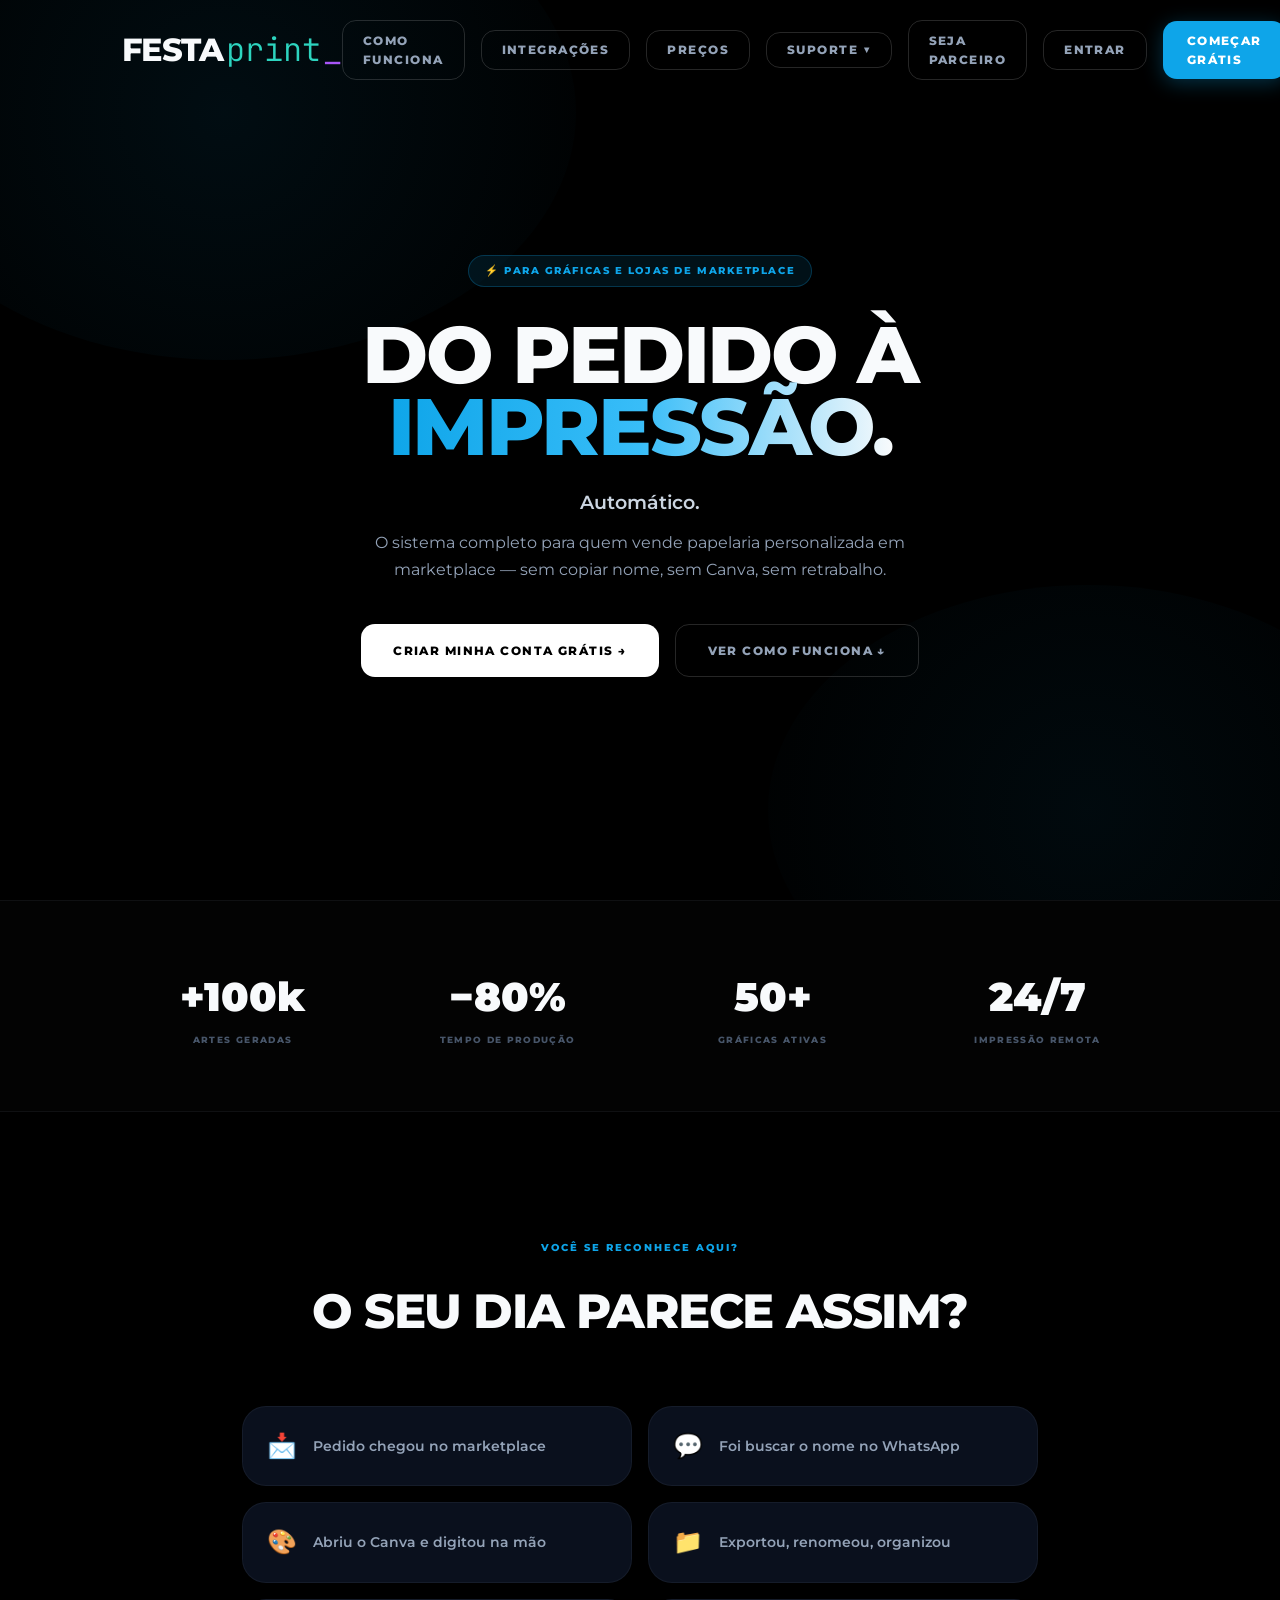
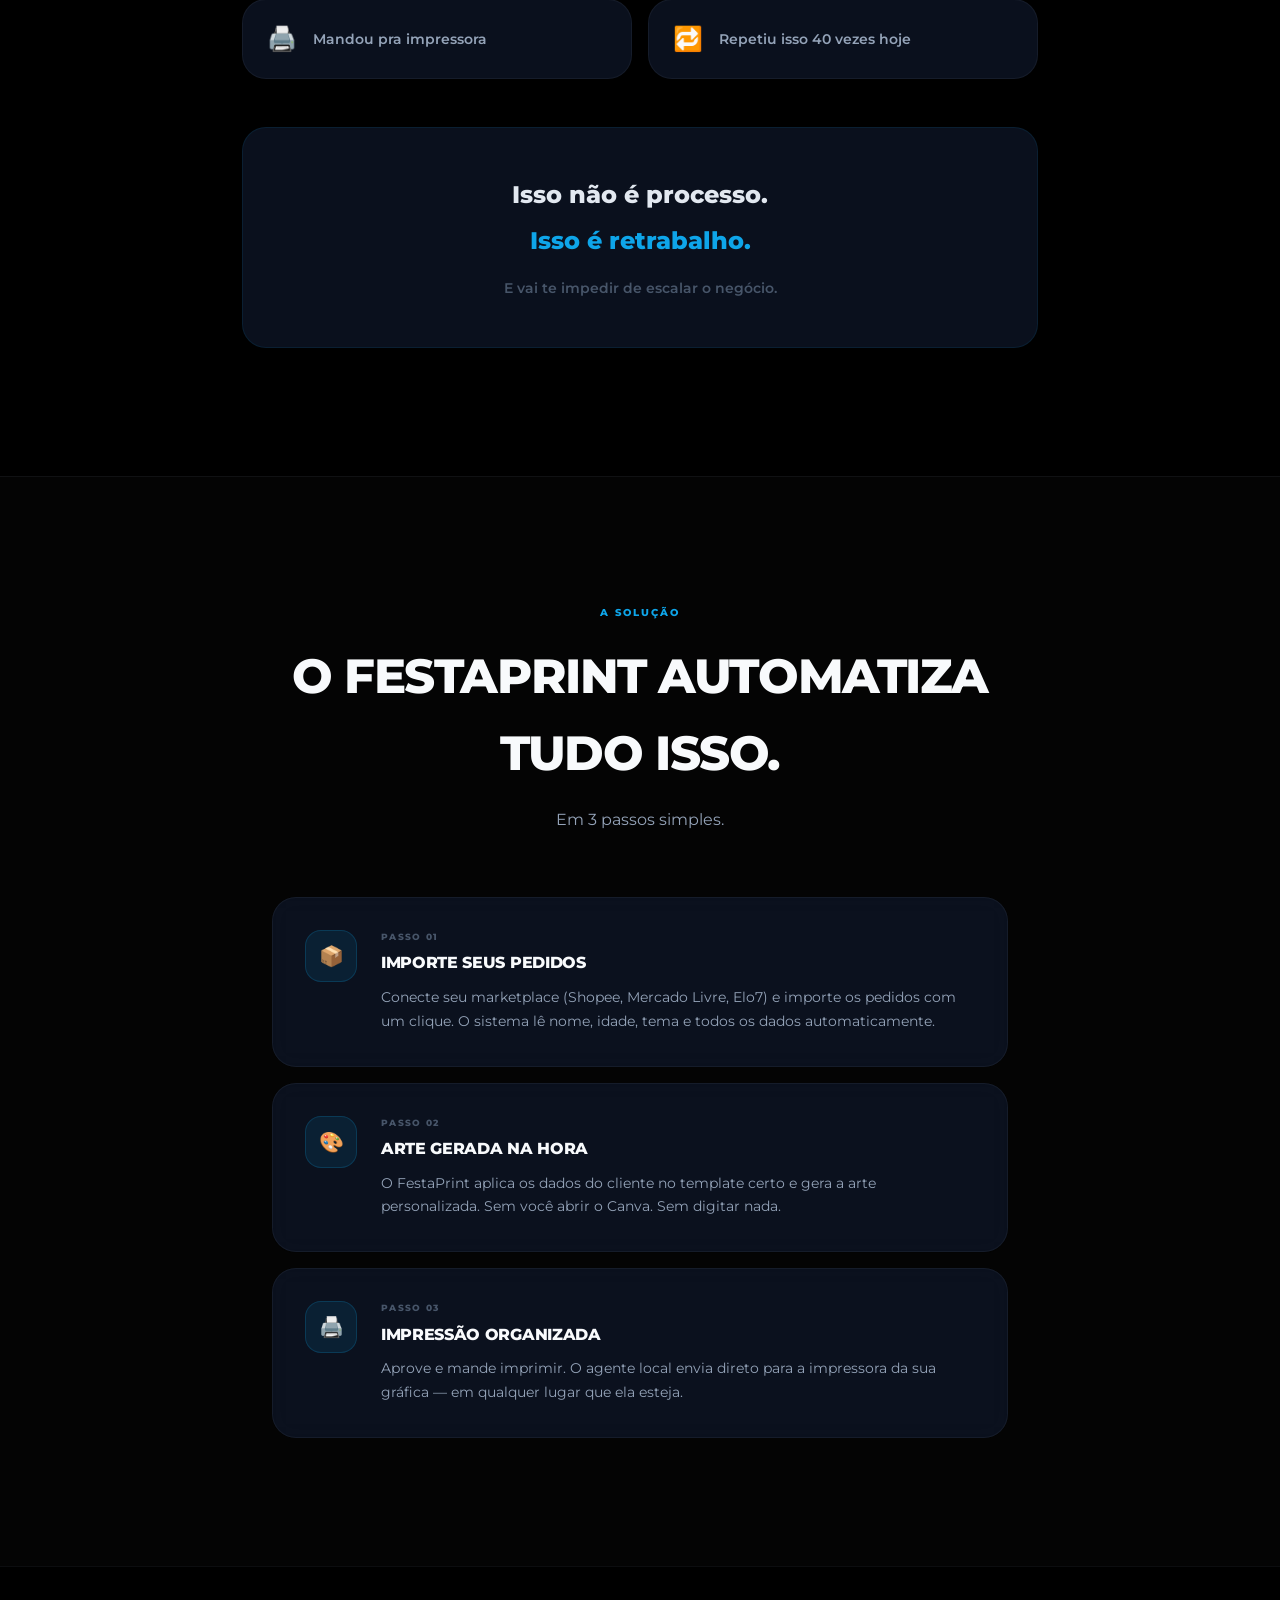
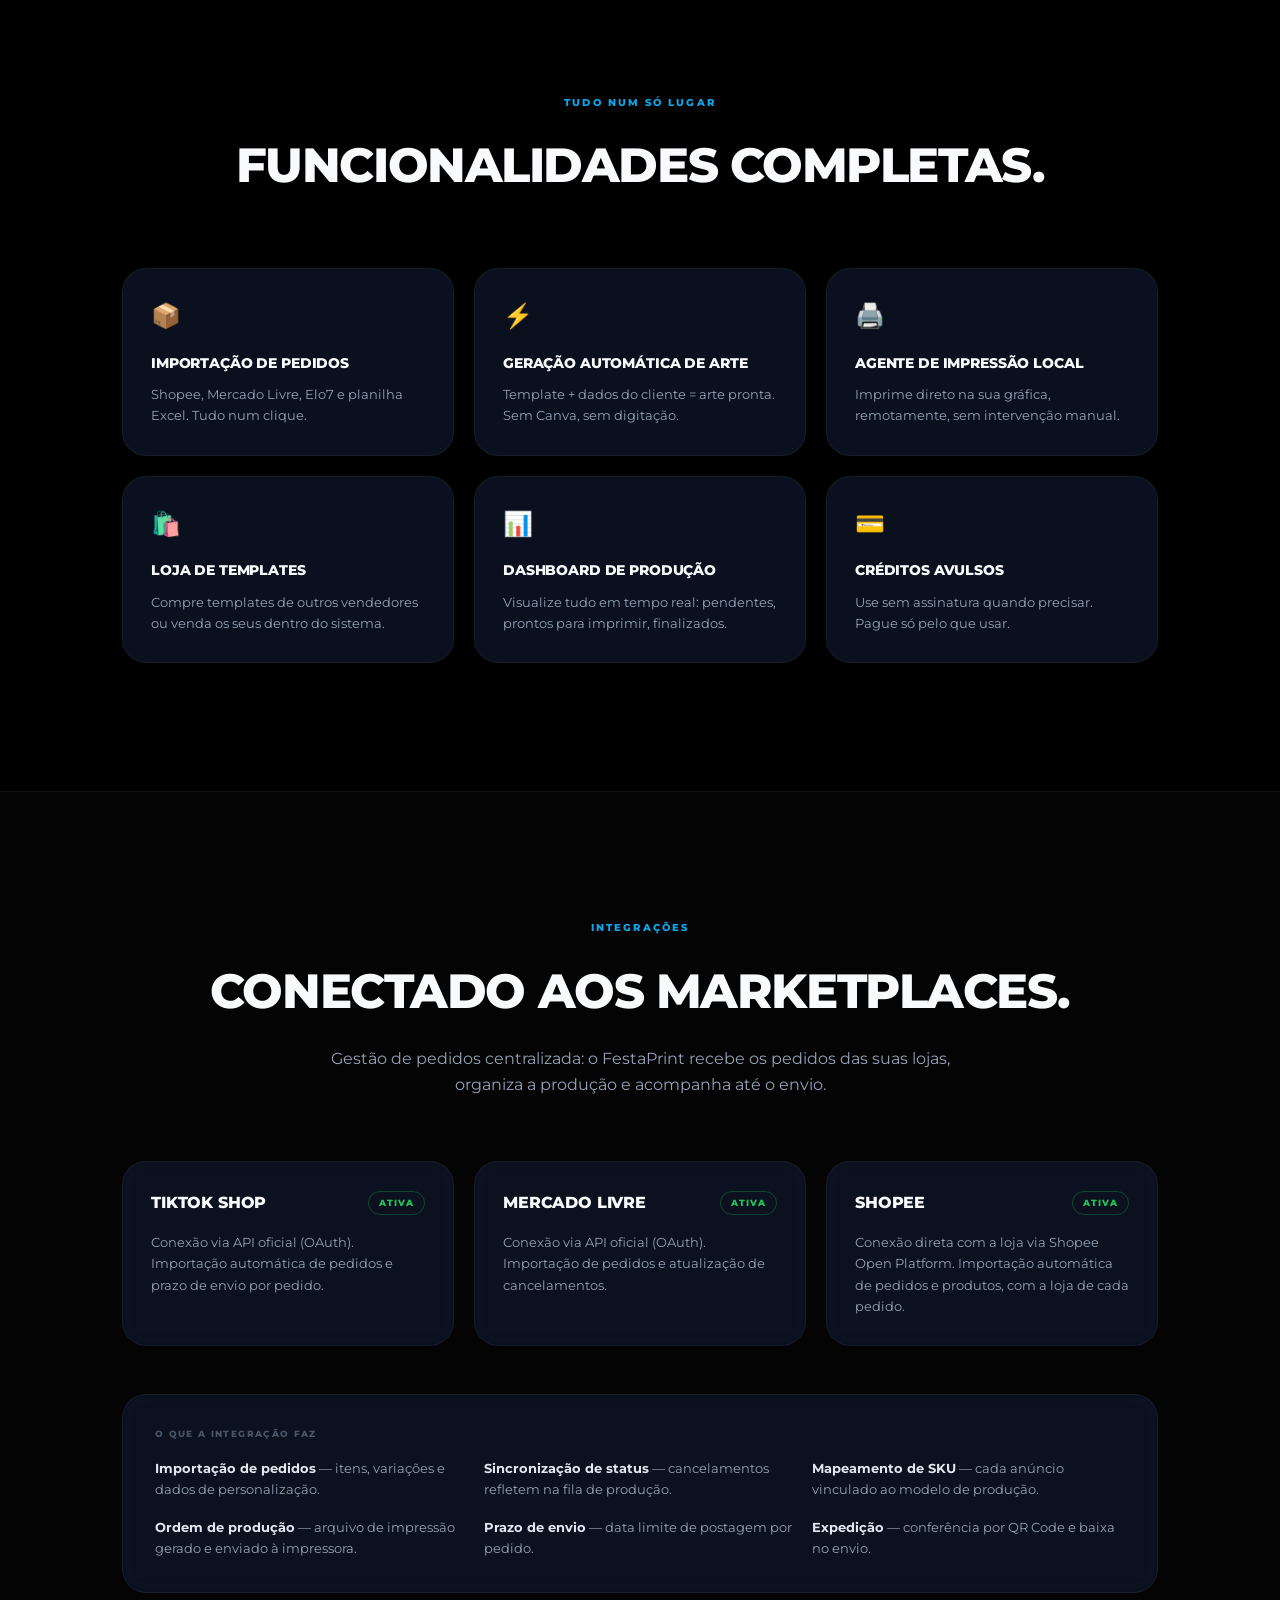
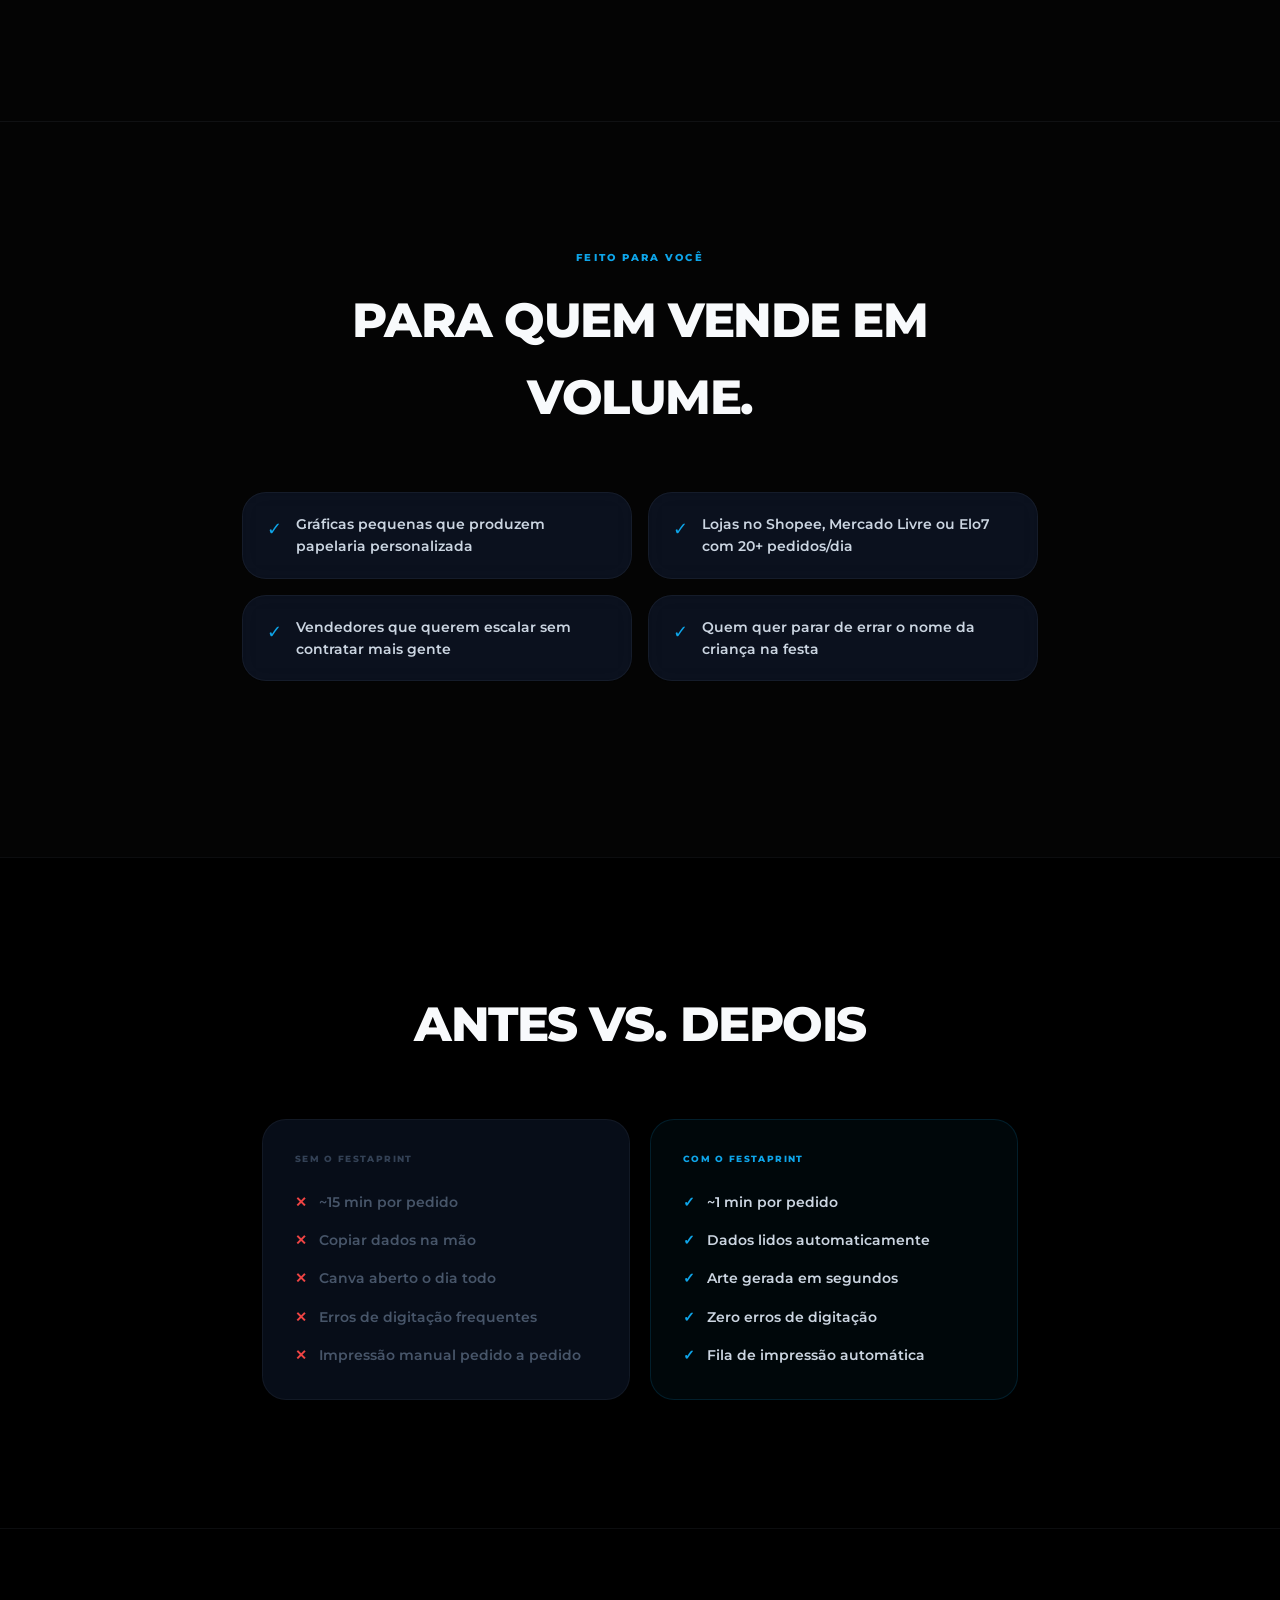
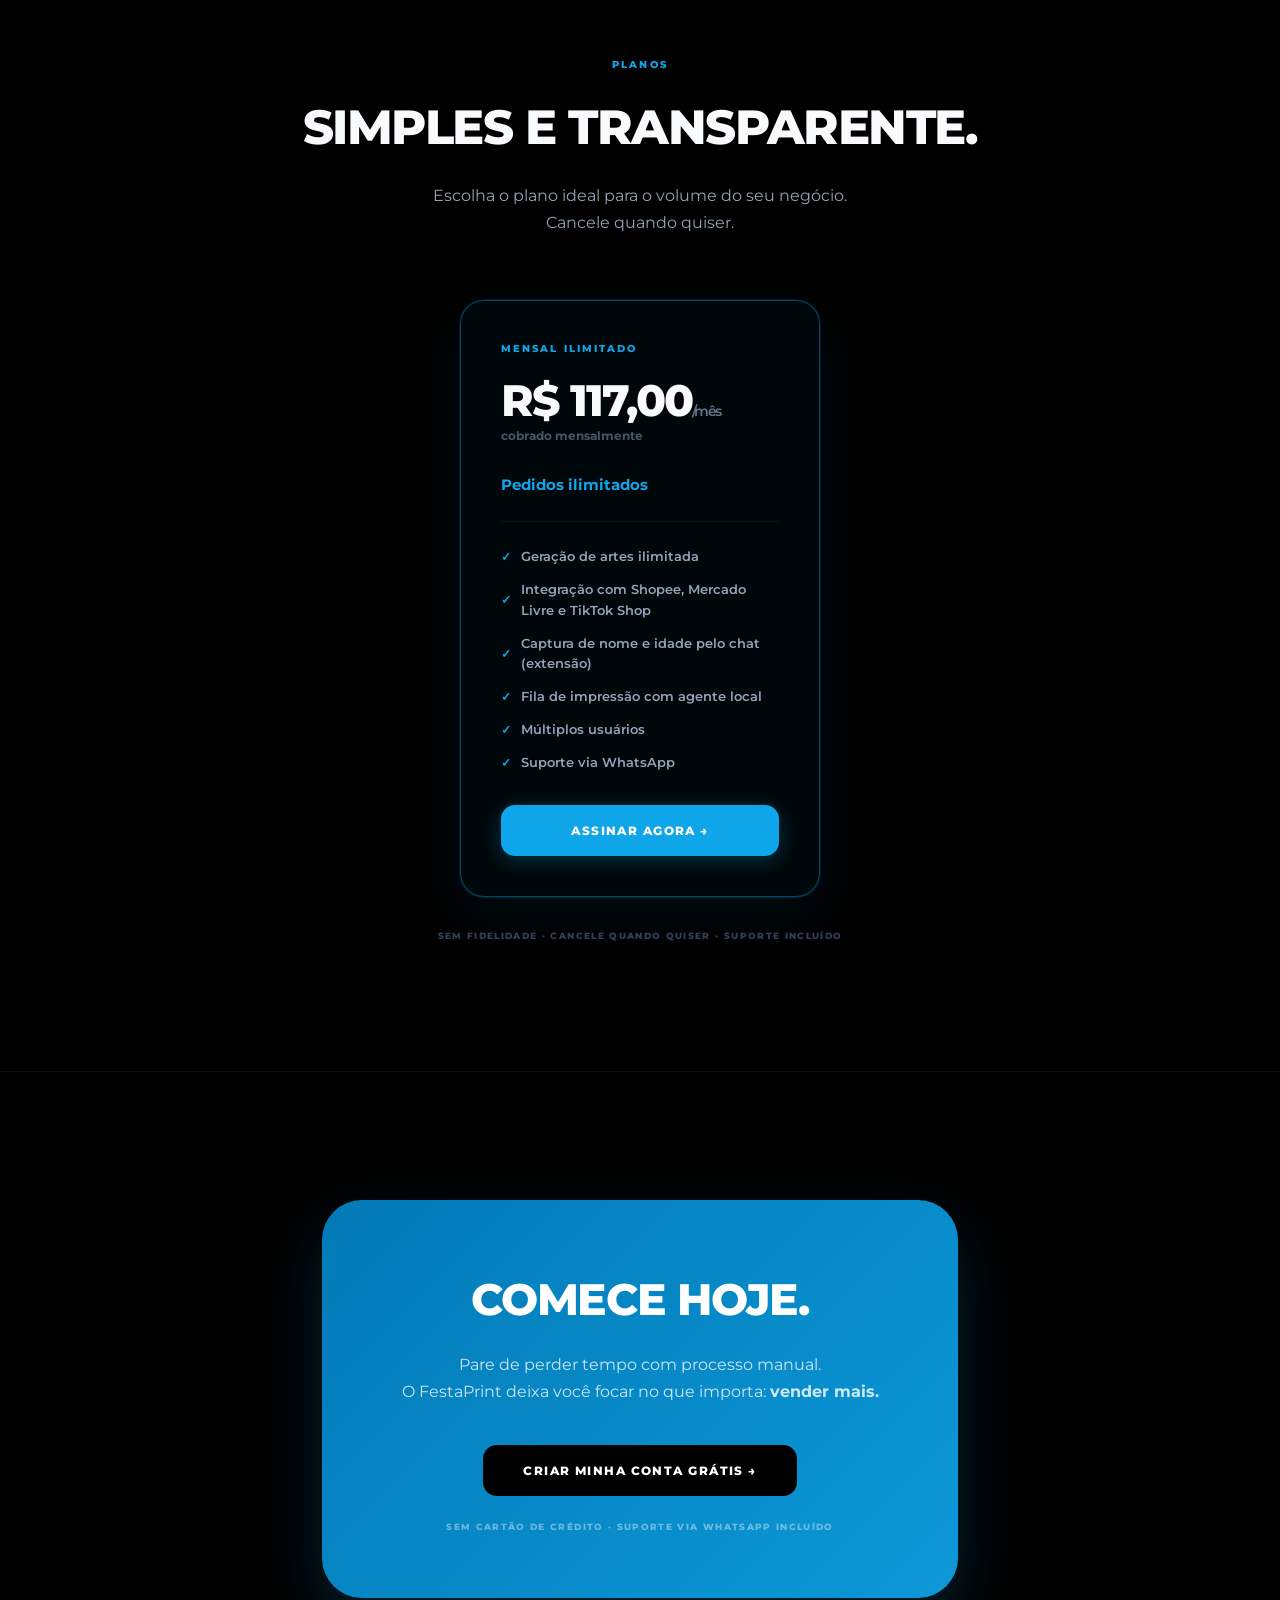
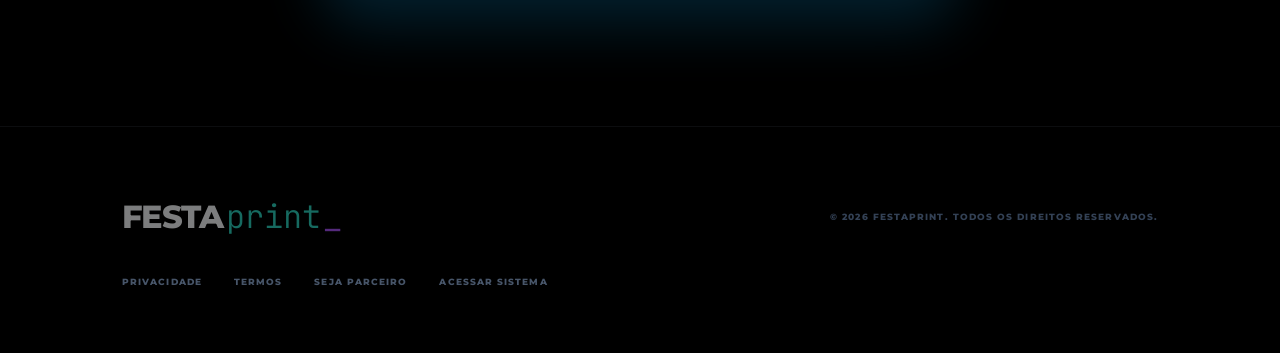
==== commit 9d59c9b9: "fix(integracoes): Shopee aparece como Ativa (API em produção), sem menção a planilha Co-Authored-By:" ====
--- a/index.html
+++ b/index.html
@@ -93,8 +93,20 @@
   <link rel="stylesheet" href="style.css">
   <link rel="stylesheet" href="logo.css">
 
-  <!-- Crisp Chat -->
-  <script type="text/javascript">window.$crisp=[];window.CRISP_WEBSITE_ID="458f6111-776a-4992-9685-e1a514ea06fc";(function(){d=document;s=d.createElement("script");s.src="https://client.crisp.chat/l.js";s.async=1;d.getElementsByTagName("head")[0].appendChild(s);})();</script>
+  <!-- Chat de suporte (Chatwoot, inbox "Site FestaPrint") -->
+  <script>
+    window.chatwootSettings = { locale: 'pt_BR', position: 'right', type: 'standard' };
+    (function(d,t) {
+      var BASE_URL = "https://suporte.festaprint.com.br";
+      var g = d.createElement(t), s = d.getElementsByTagName(t)[0];
+      g.src = BASE_URL + "/packs/js/sdk.js";
+      g.async = true;
+      s.parentNode.insertBefore(g, s);
+      g.onload = function() {
+        window.chatwootSDK.run({ websiteToken: 'kMjwLwVwdt2br8pGQD5kyzYH', baseUrl: BASE_URL });
+      };
+    })(document, "script");
+  </script>
 </head>
 <body>
 
@@ -336,9 +348,9 @@
         <div class="glass reveal delay-3" style="padding:1.75rem;">
           <div style="display:flex;align-items:center;justify-content:space-between;margin-bottom:1rem;">
             <h3 style="font-size:1rem;text-transform:uppercase;letter-spacing:-0.01em;">Shopee</h3>
-            <span style="font-size:9px;font-weight:800;letter-spacing:0.12em;text-transform:uppercase;color:#f59e0b;border:1px solid rgba(245,158,11,0.3);border-radius:999px;padding:0.25rem 0.6rem;">Planilha · API em breve</span>
+            <span style="font-size:9px;font-weight:800;letter-spacing:0.12em;text-transform:uppercase;color:#22c55e;border:1px solid rgba(34,197,94,0.3);border-radius:999px;padding:0.25rem 0.6rem;">Ativa</span>
           </div>
-          <p style="font-size:0.8125rem;line-height:1.65;">Importação pela planilha de pedidos da Central do Vendedor. Conexão direta via Shopee Open Platform em homologação.</p>
+          <p style="font-size:0.8125rem;line-height:1.65;">Conexão direta com a loja via Shopee Open Platform. Importação automática de pedidos e produtos, com a loja de cada pedido.</p>
         </div>
       </div>
       <div class="glass reveal" style="padding:2rem;">
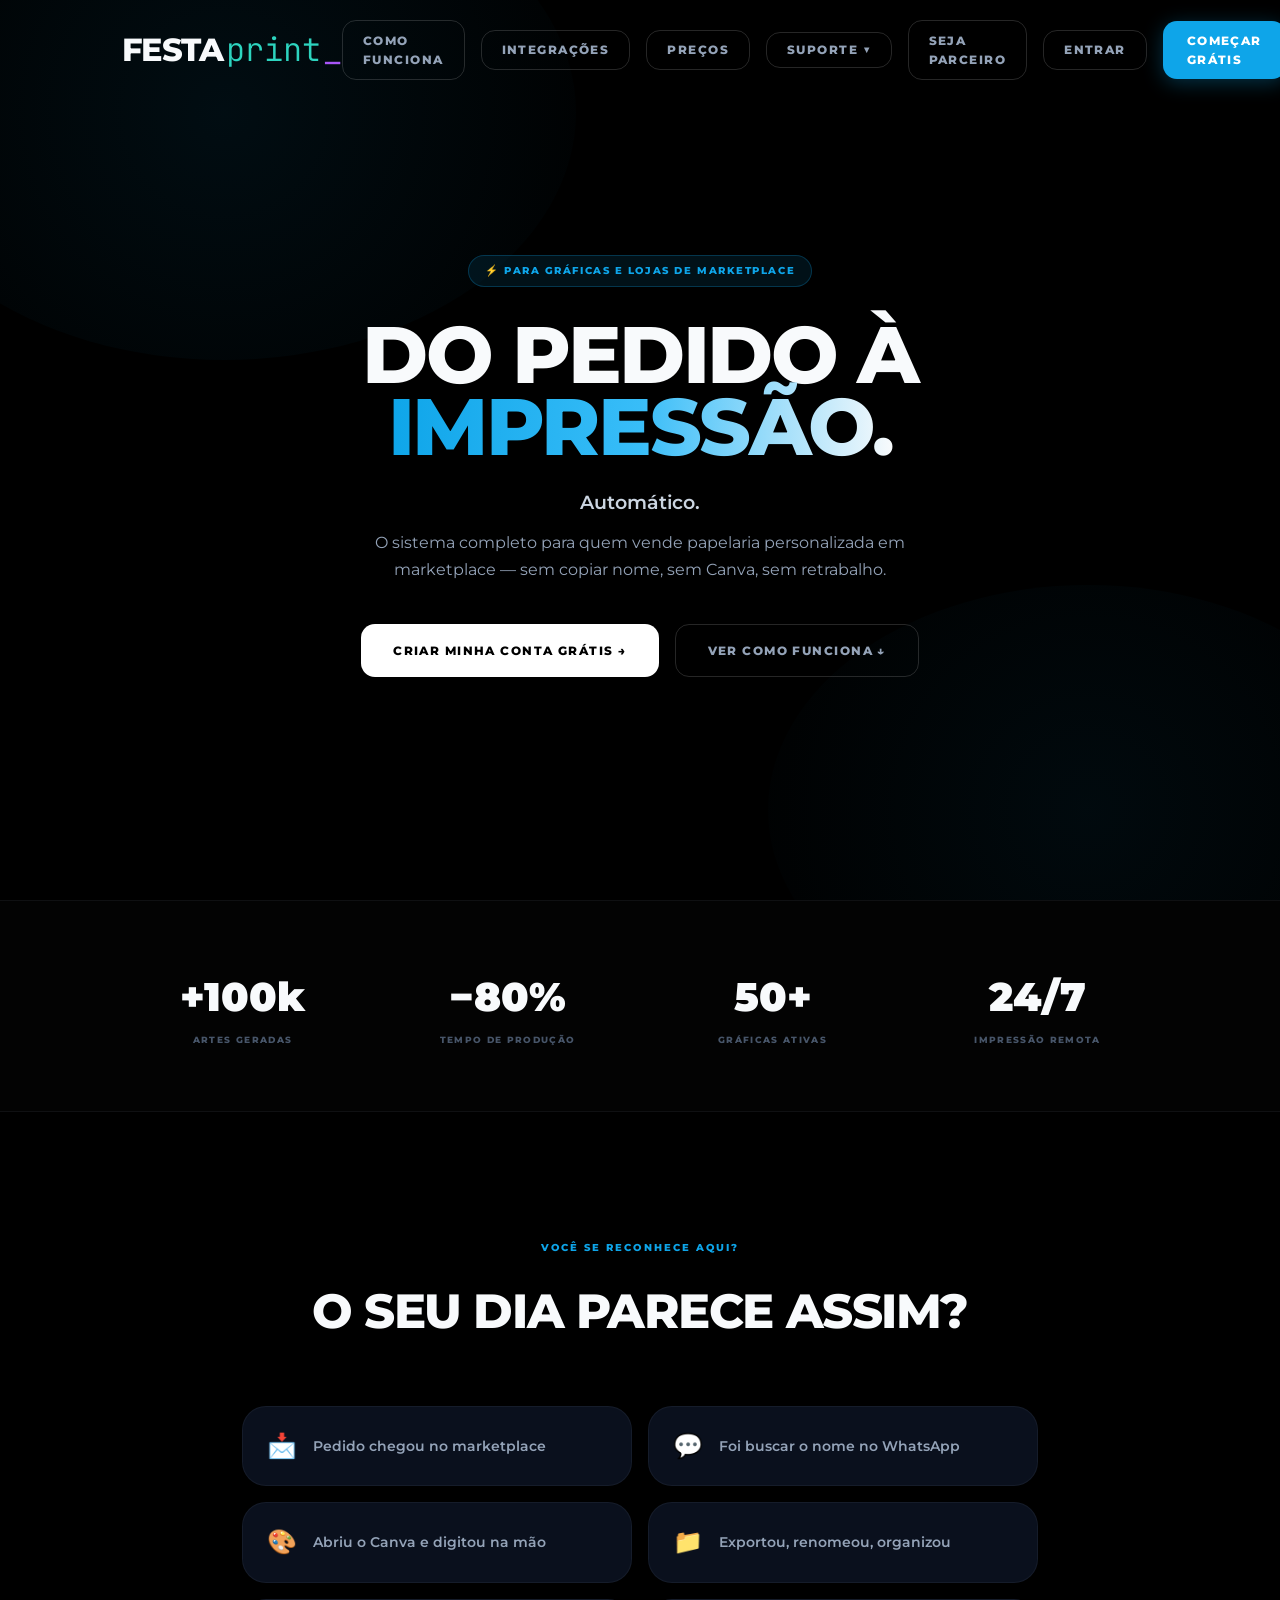
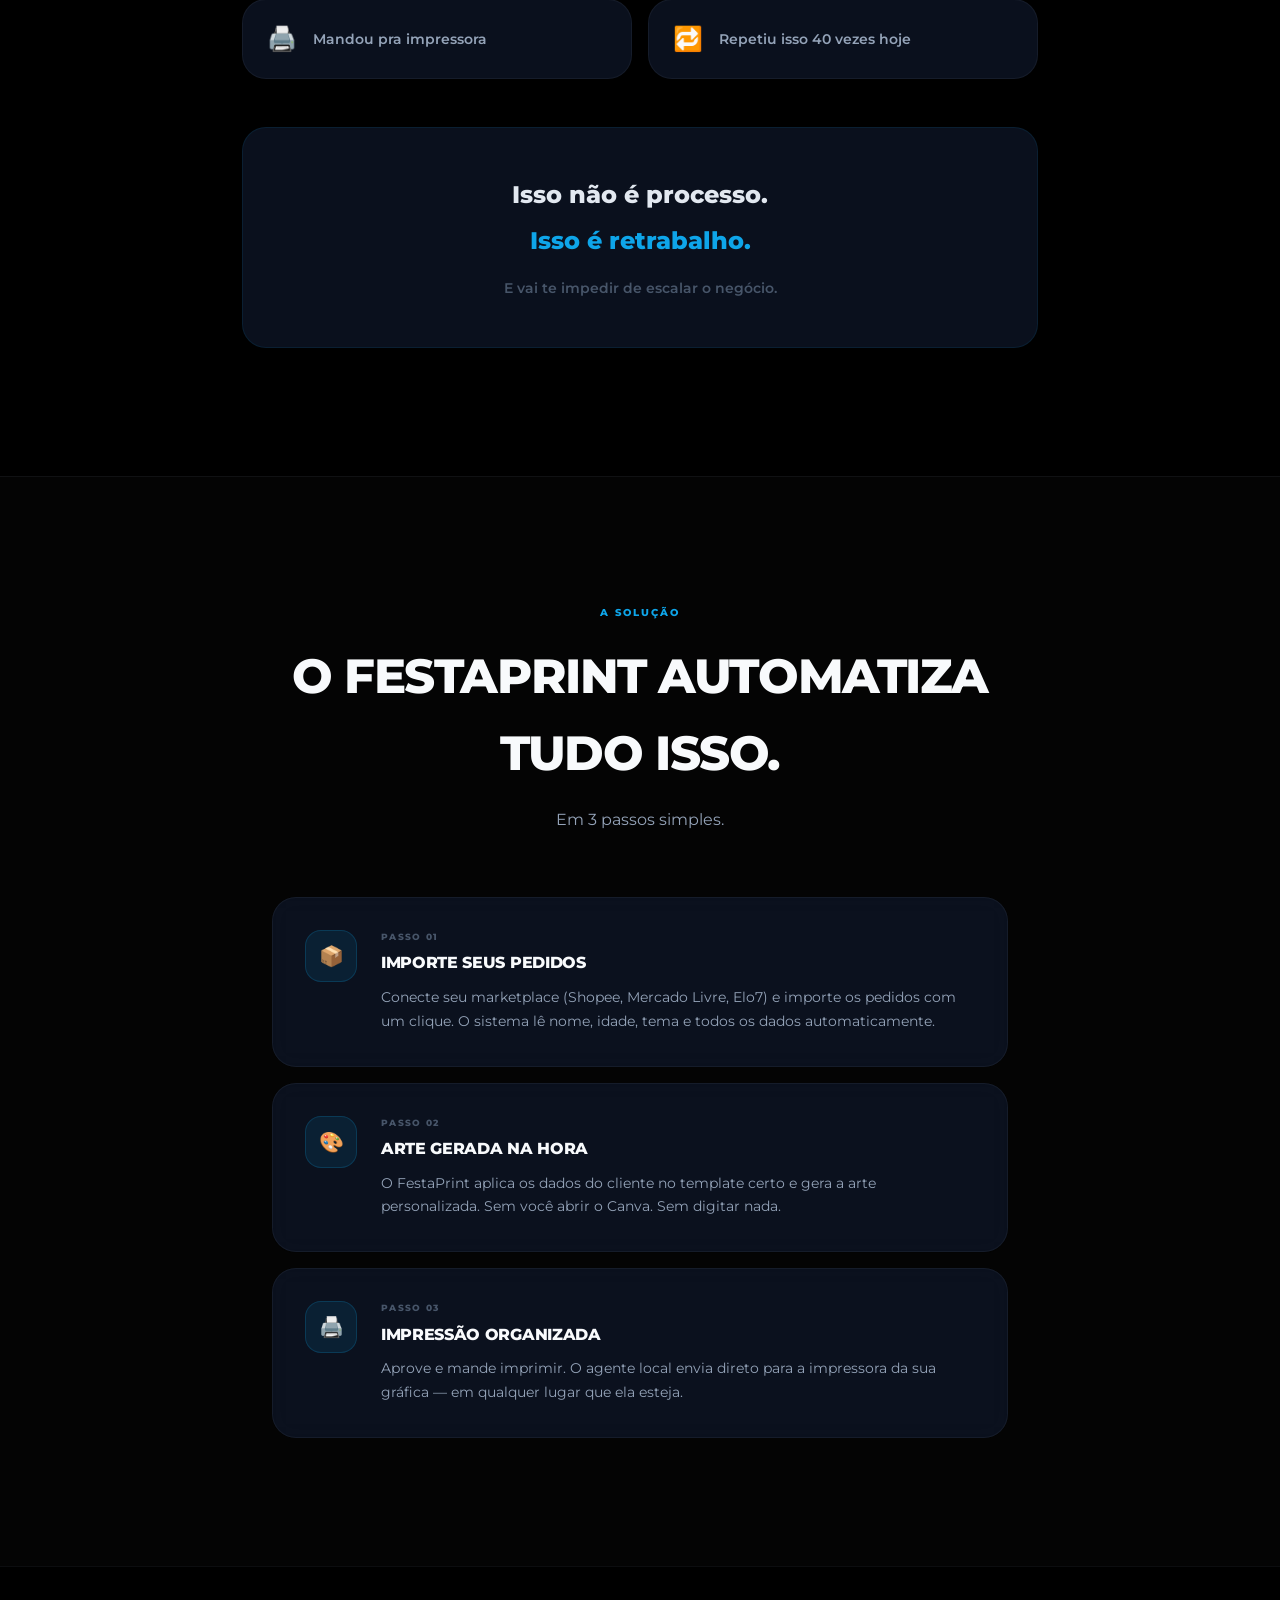
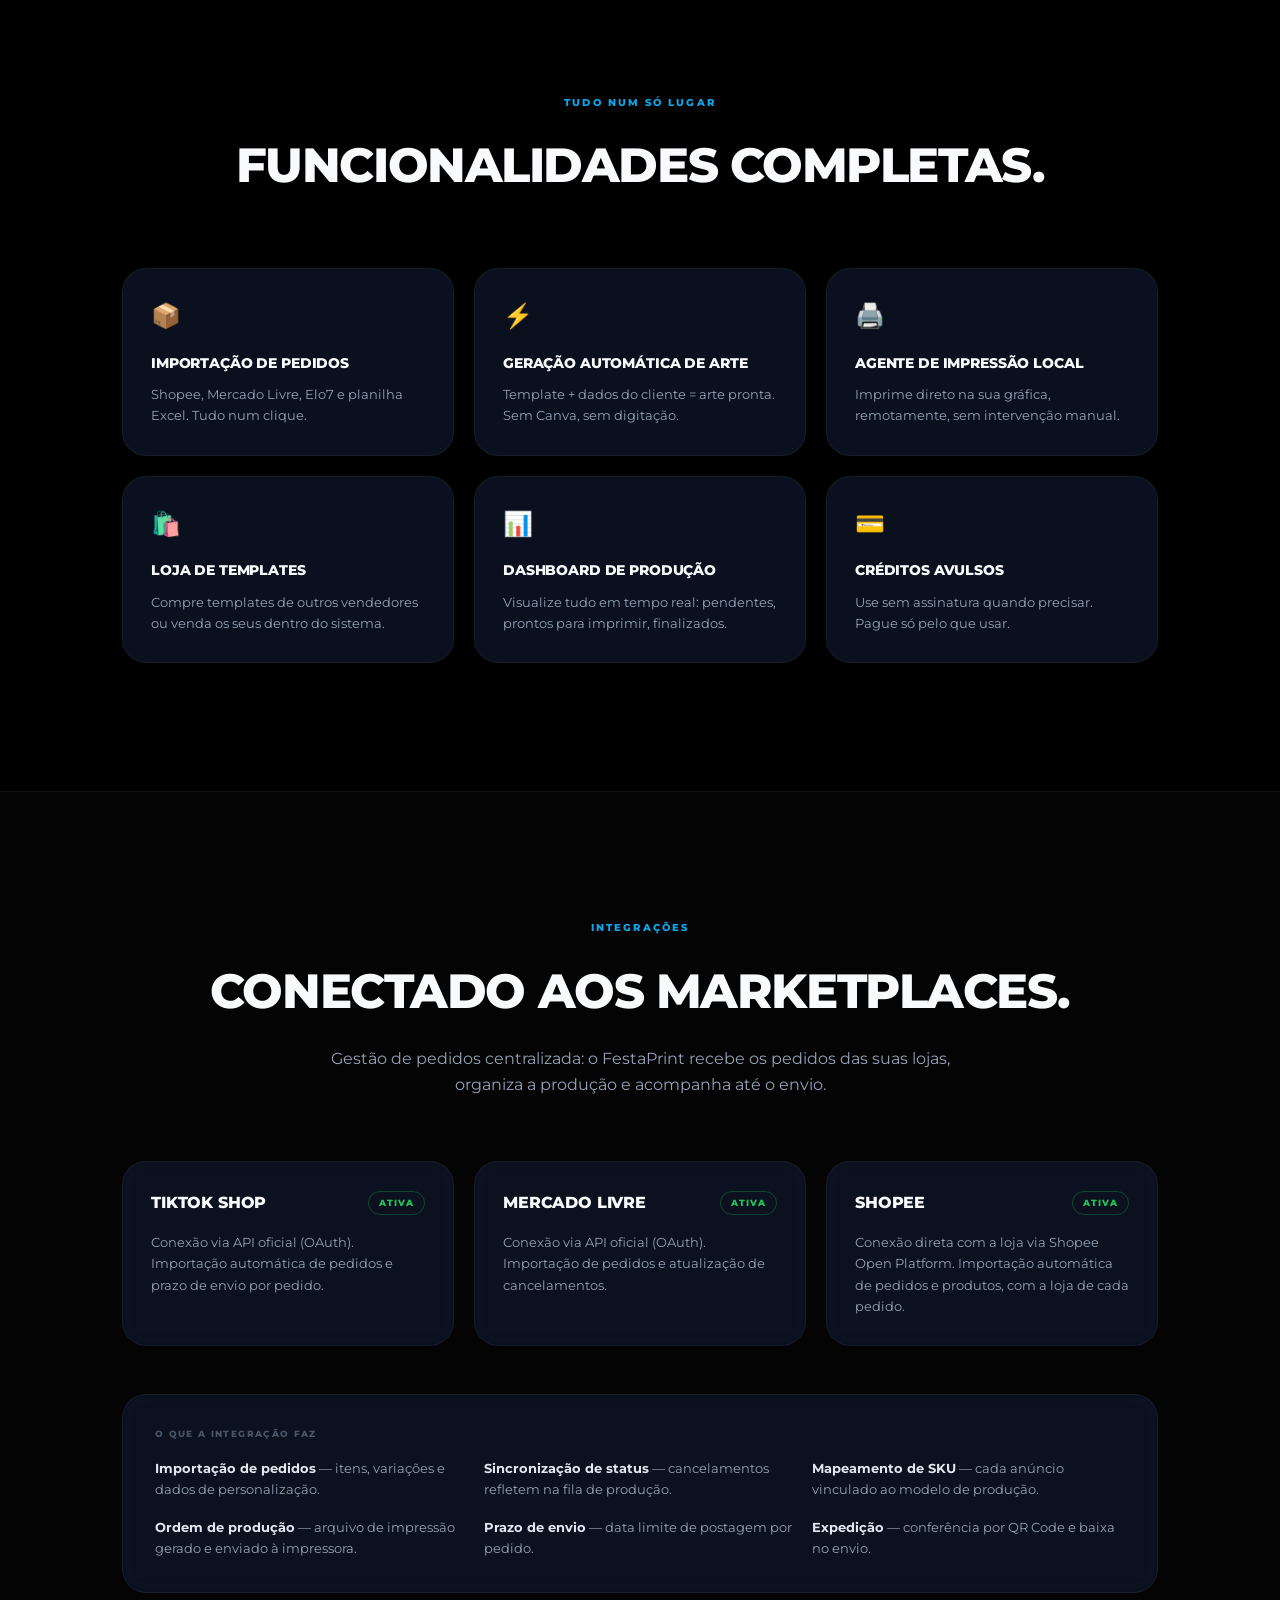
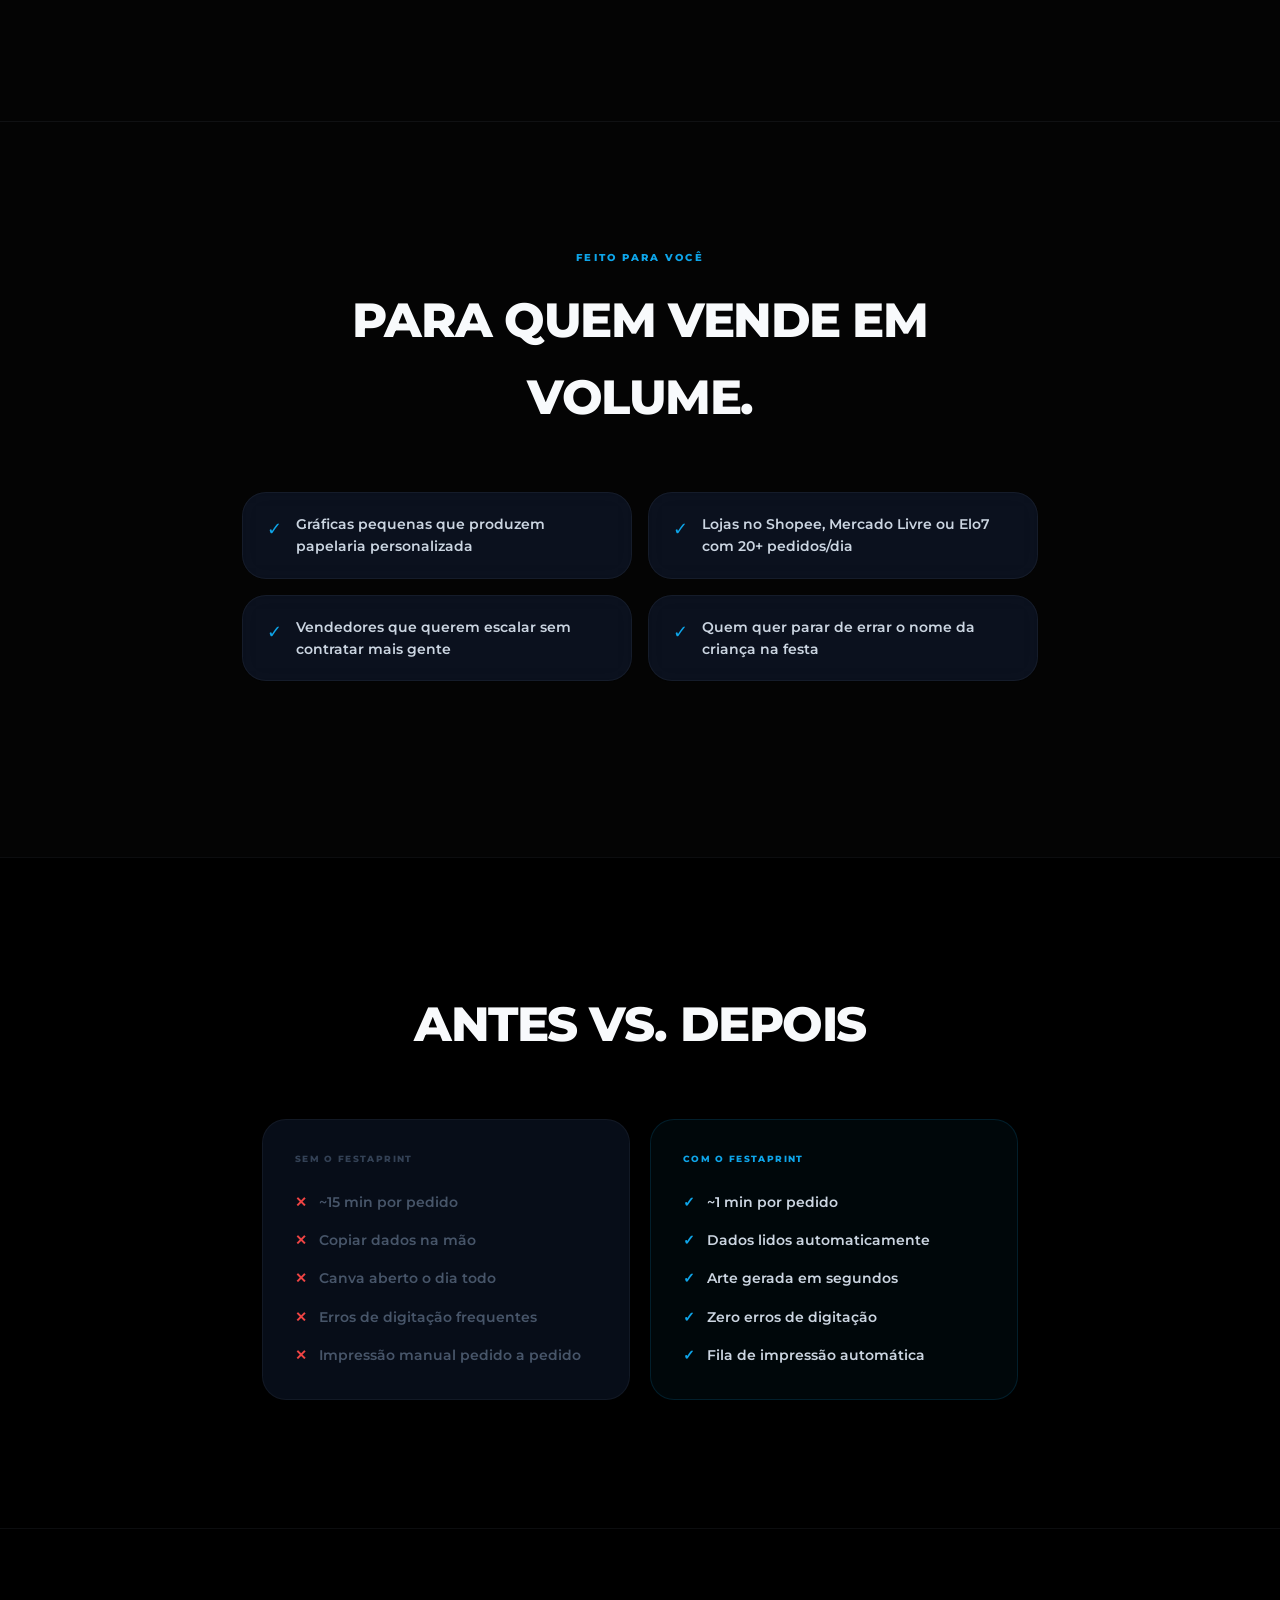
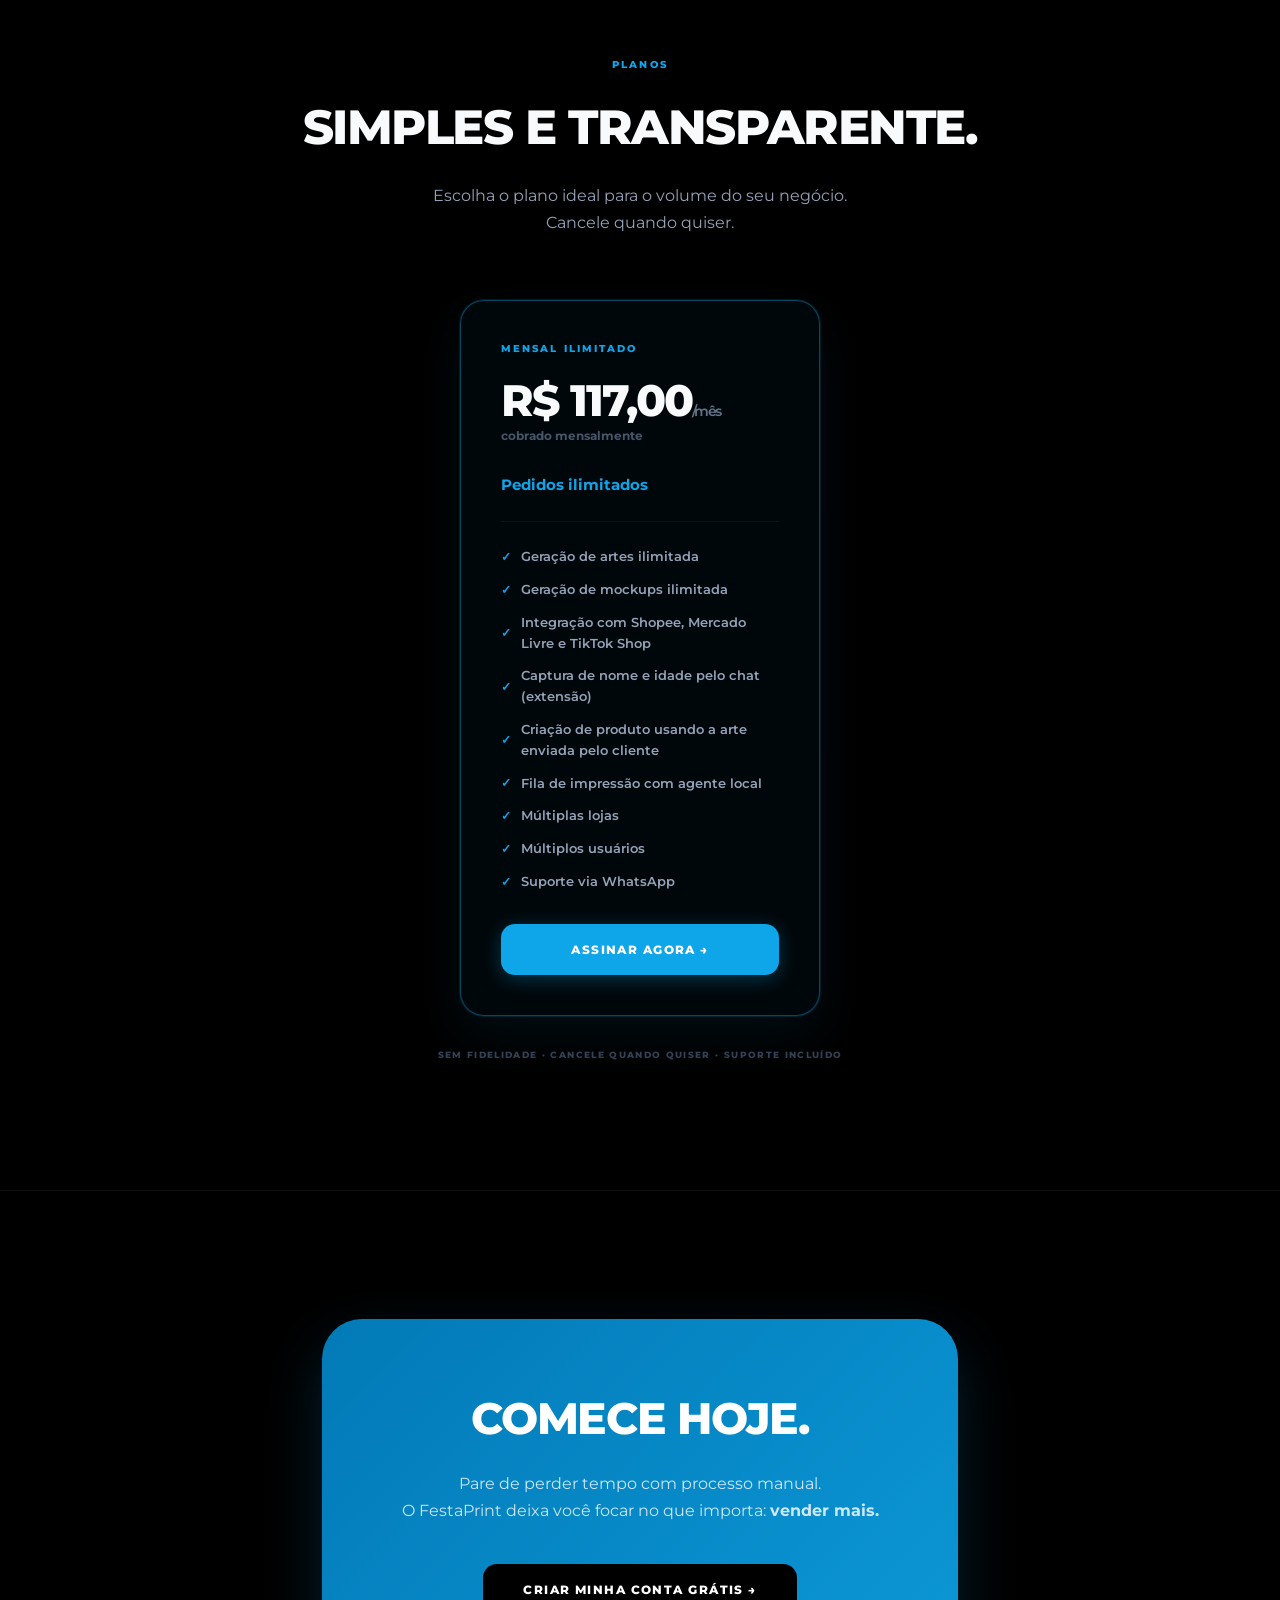
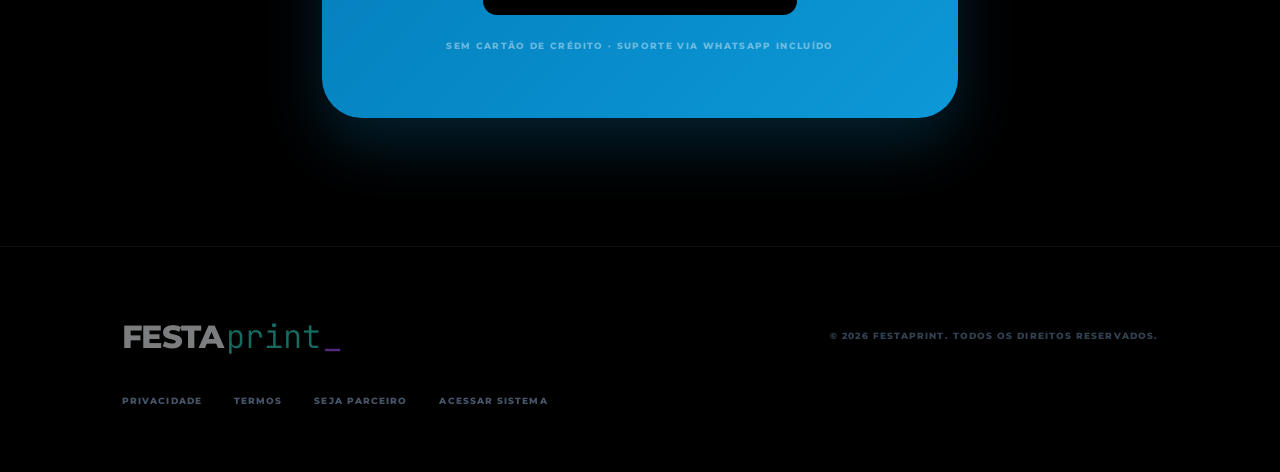
==== commit e01fcc91: "feat(precos): card inclui mockups ilimitados, produto com arte do cliente e múltiplas lojas Co-Autho" ====
--- a/index.html
+++ b/index.html
@@ -627,12 +627,14 @@
       var FEATURES = [
         'Integração com Shopee, Mercado Livre e TikTok Shop',
         'Captura de nome e idade pelo chat (extensão)',
+        'Criação de produto usando a arte enviada pelo cliente',
         'Fila de impressão com agente local',
+        'Múltiplas lojas',
         'Múltiplos usuários',
         'Suporte via WhatsApp',
       ];
       // Itens extras exibidos só em plano ilimitado
-      var UNLIMITED_FEATURES = ['Geração de artes ilimitada'];
+      var UNLIMITED_FEATURES = ['Geração de artes ilimitada', 'Geração de mockups ilimitada'];
 
       function featureHtml(f) {
         return '<div class="plan-feature"><span class="plan-feature-icon">✓</span>' + f + '</div>';
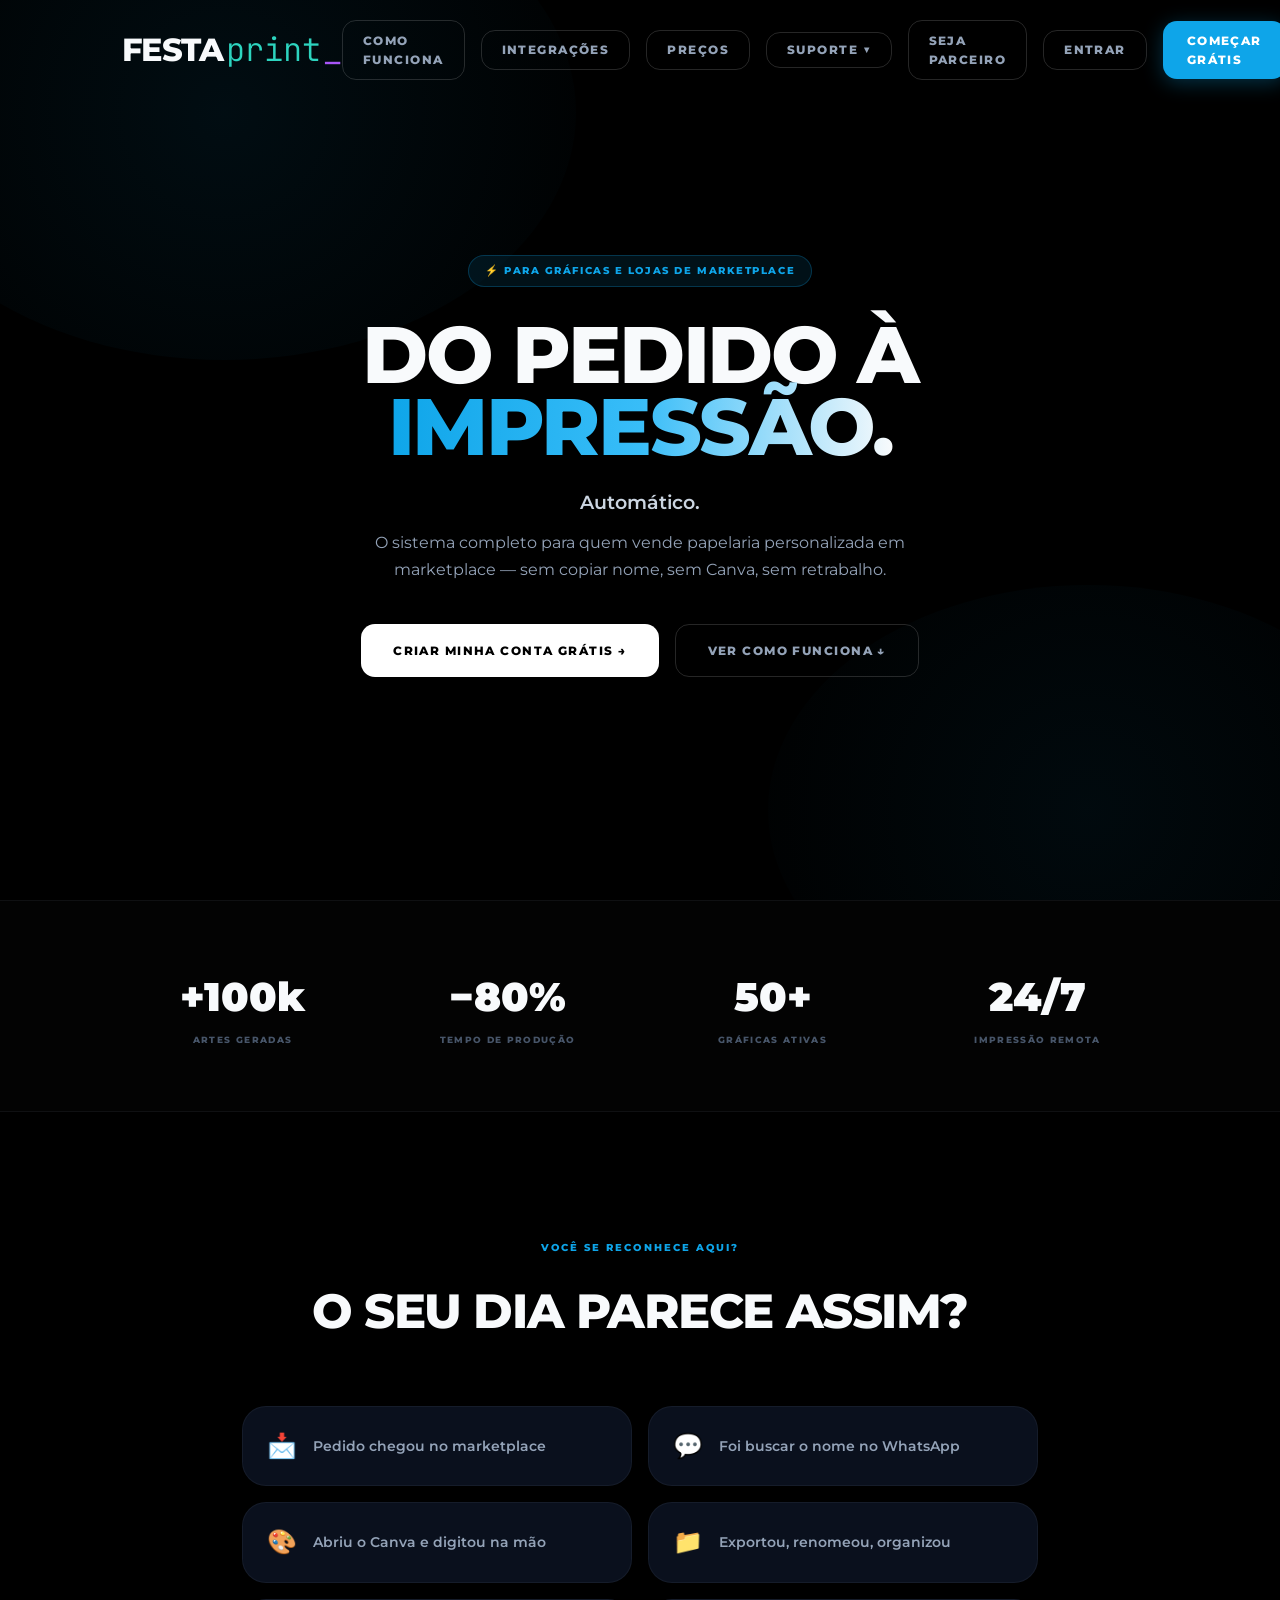
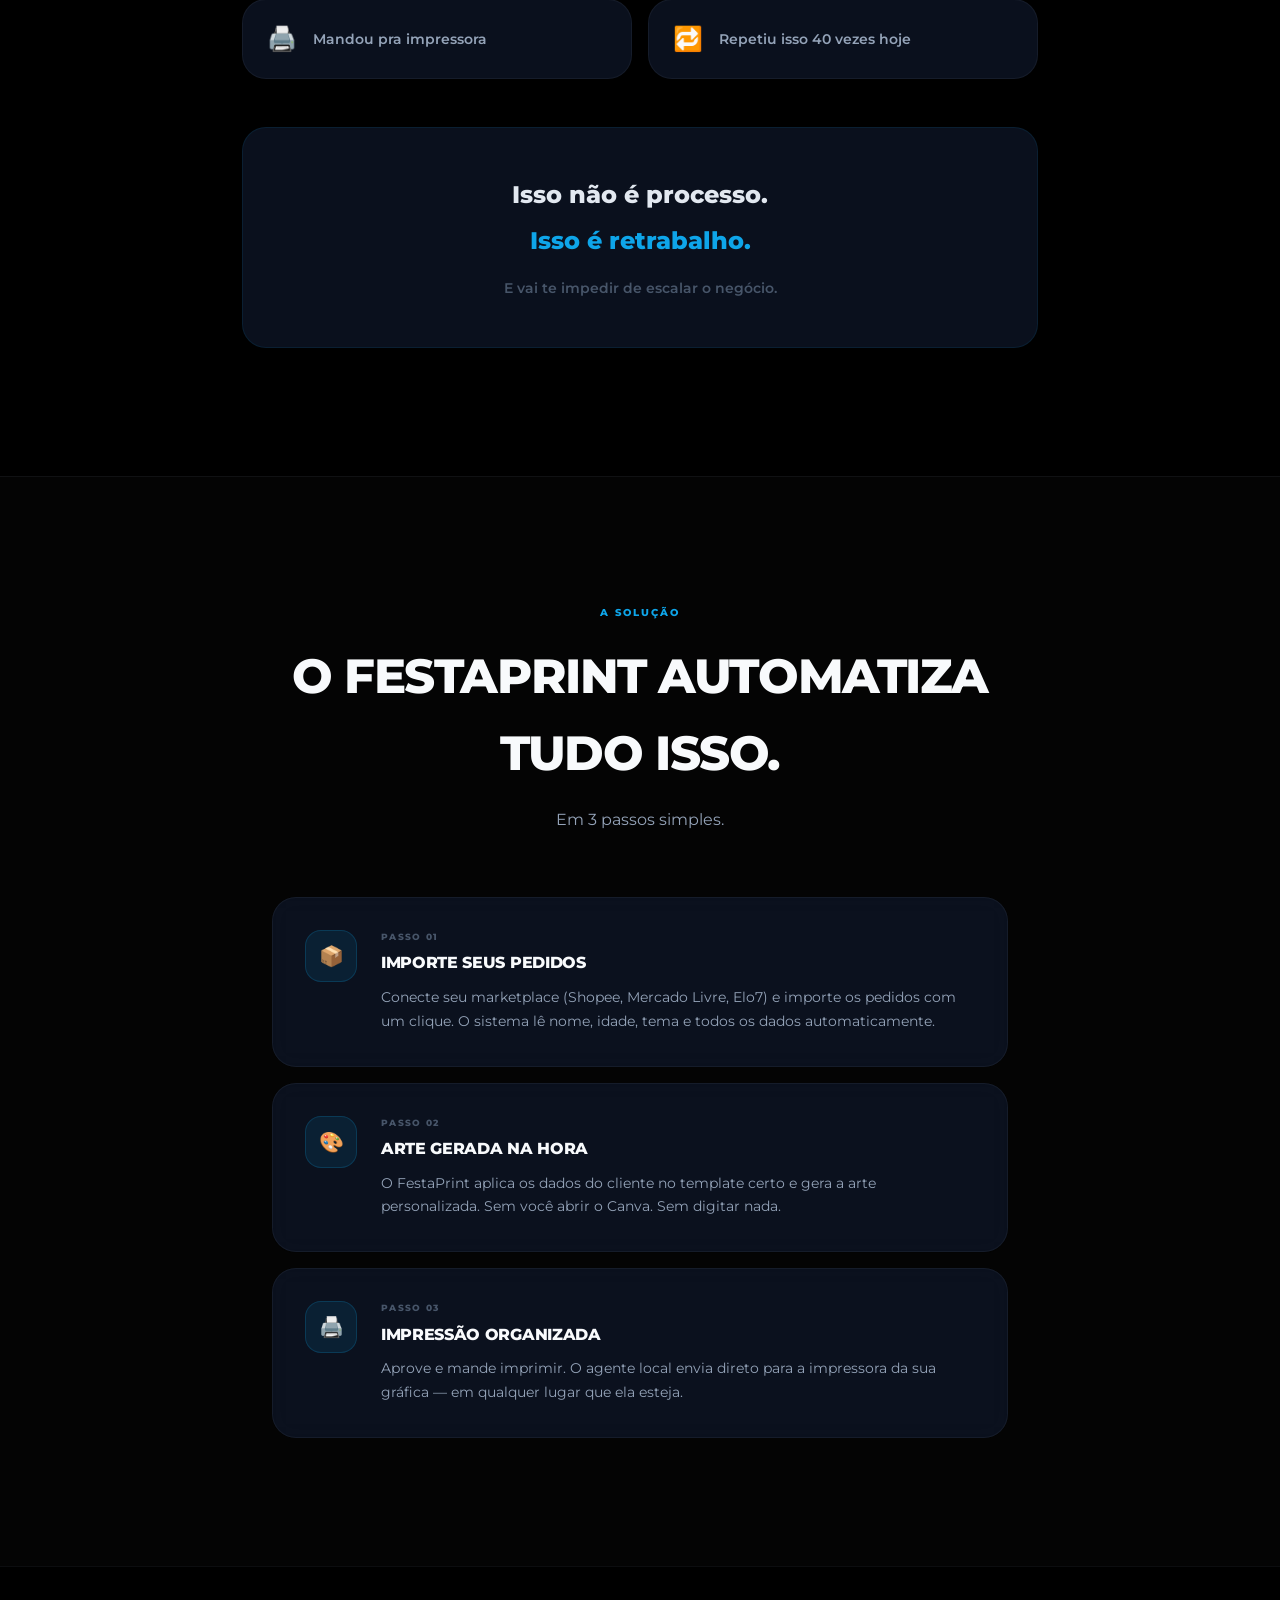
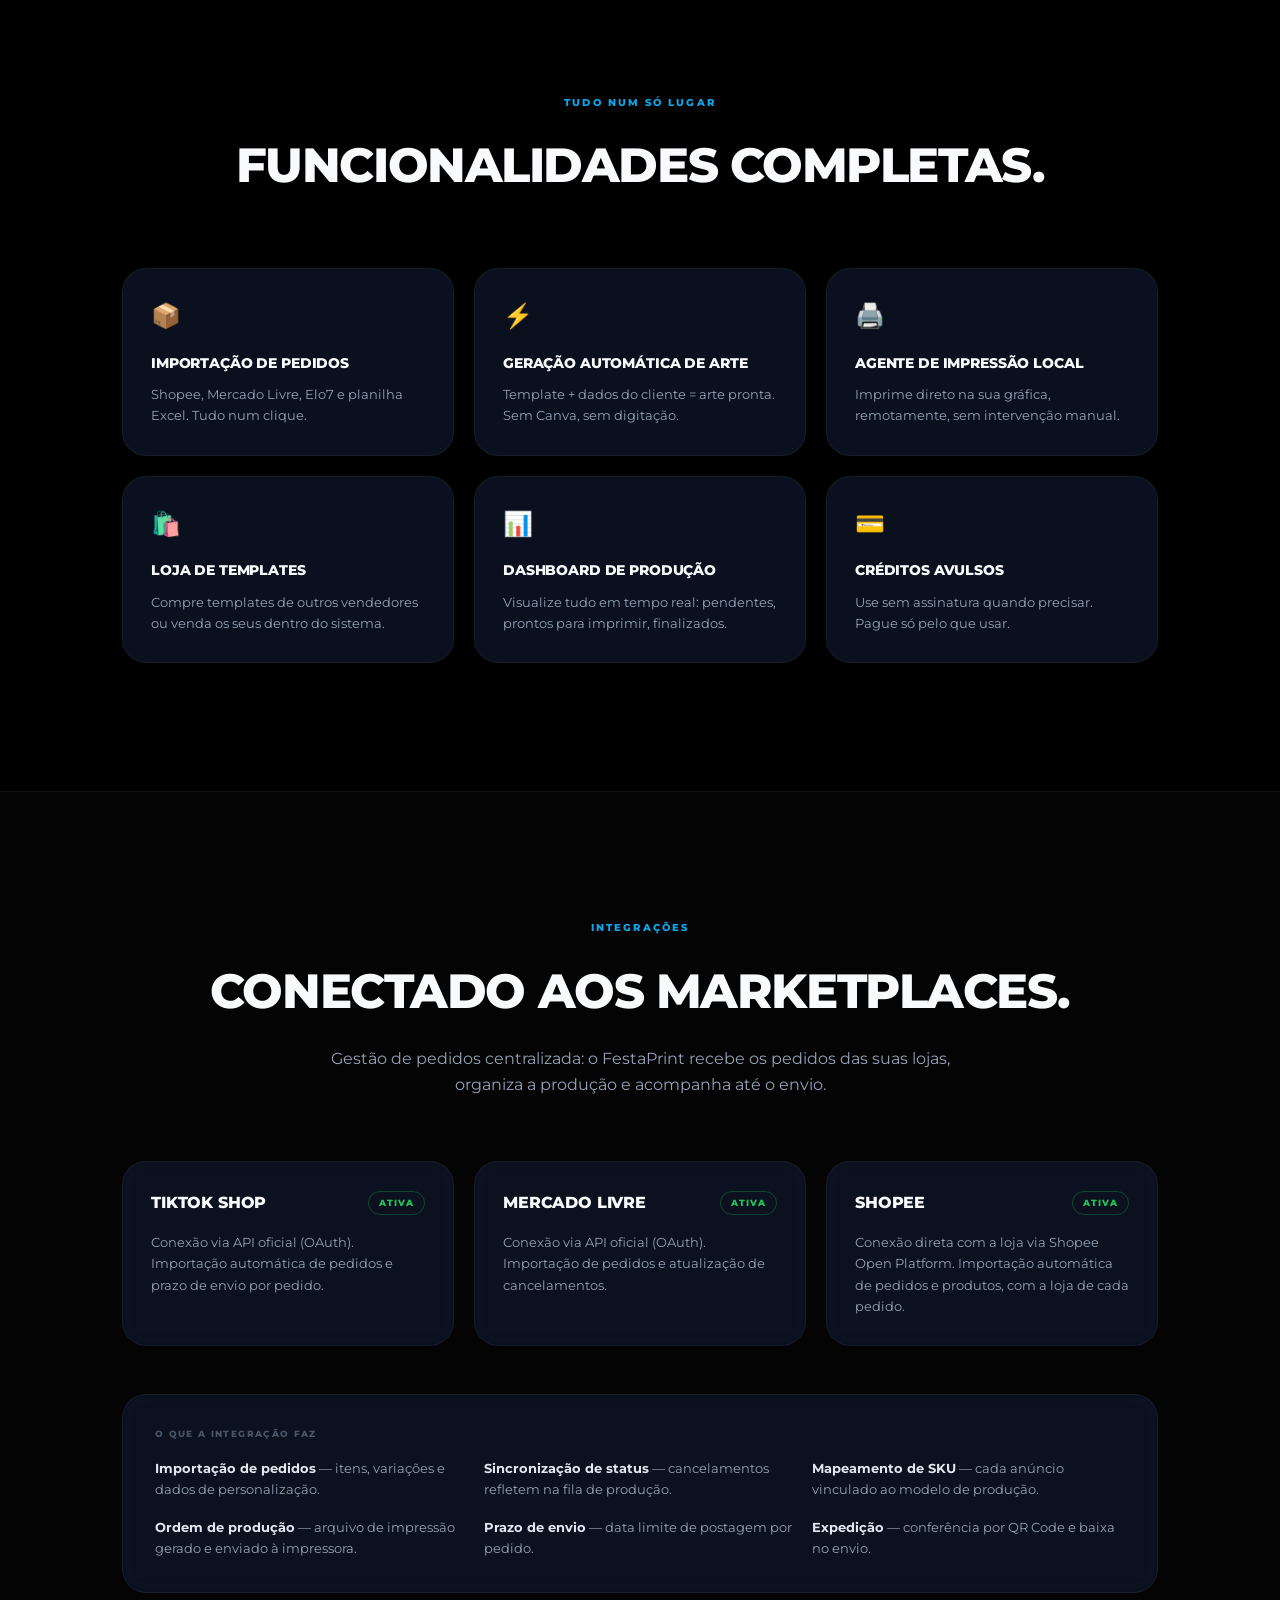
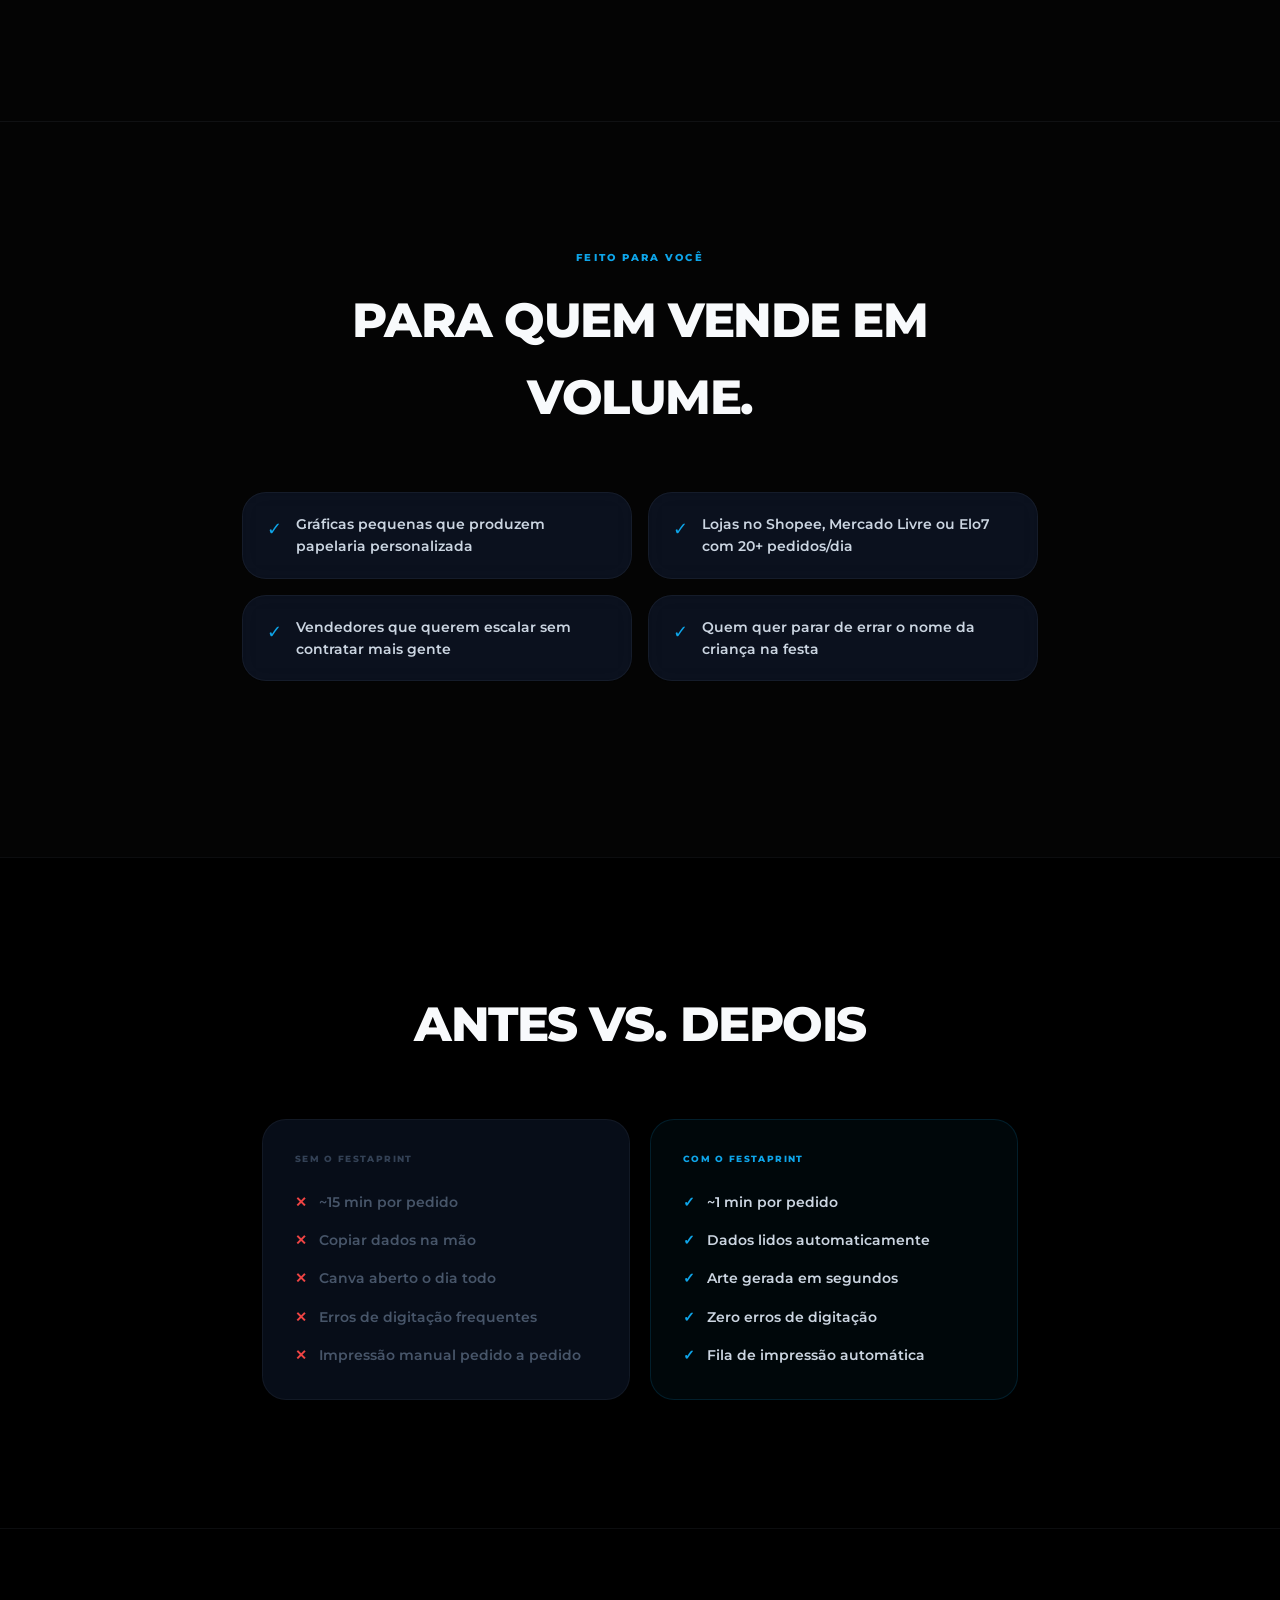
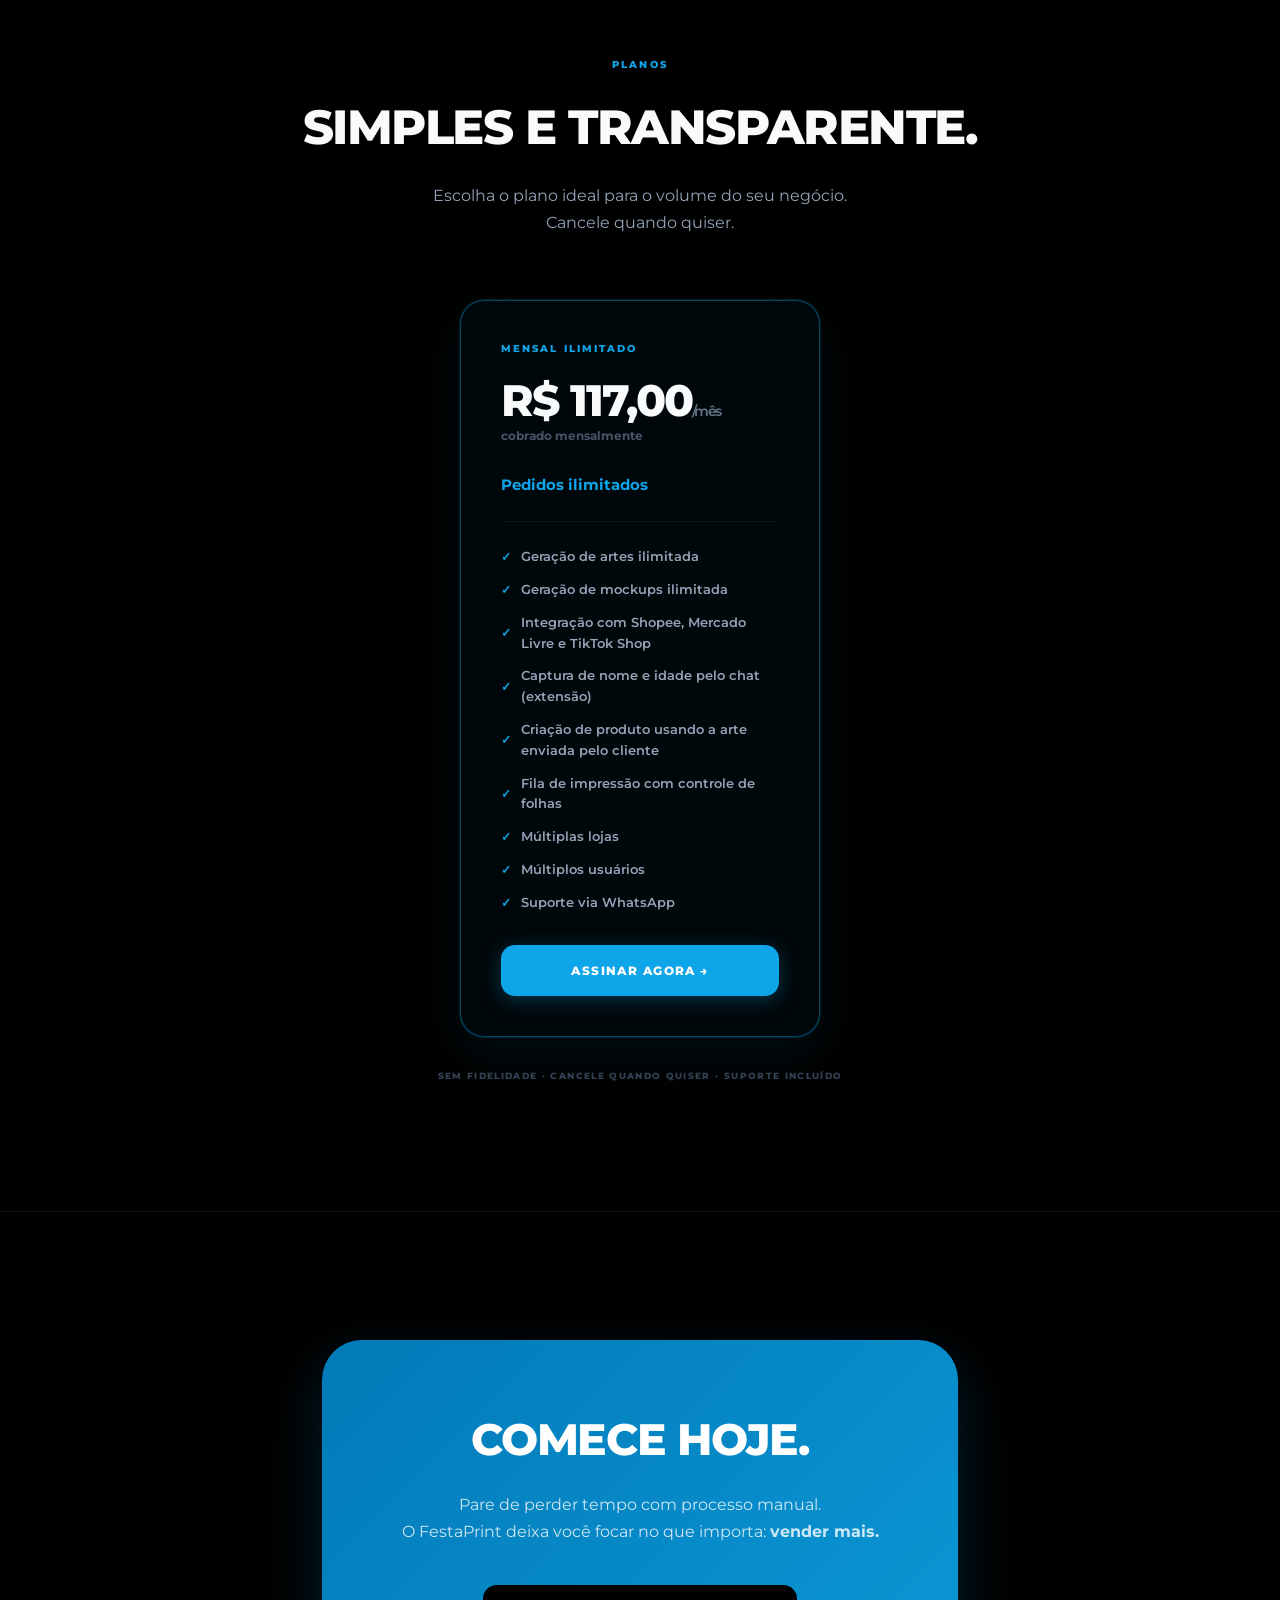
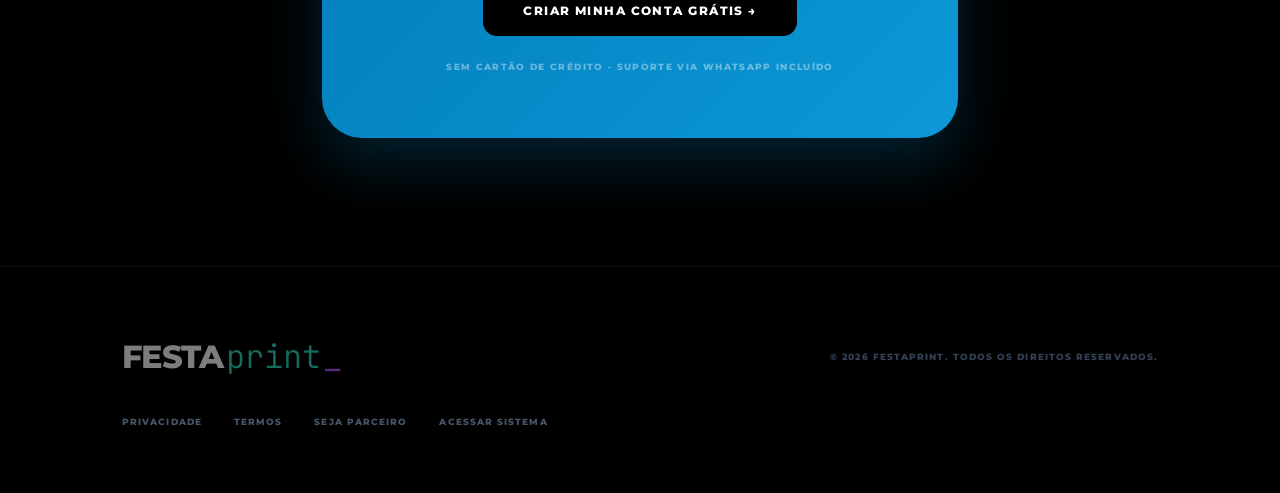
==== commit 01f4a12e: "fix(precos): fila de impressão com controle de folhas Co-Authored-By: Claude Opus 5.5 <noreply@anthr" ====
--- a/index.html
+++ b/index.html
@@ -628,7 +628,7 @@
         'Integração com Shopee, Mercado Livre e TikTok Shop',
         'Captura de nome e idade pelo chat (extensão)',
         'Criação de produto usando a arte enviada pelo cliente',
-        'Fila de impressão com agente local',
+        'Fila de impressão com controle de folhas',
         'Múltiplas lojas',
         'Múltiplos usuários',
         'Suporte via WhatsApp',
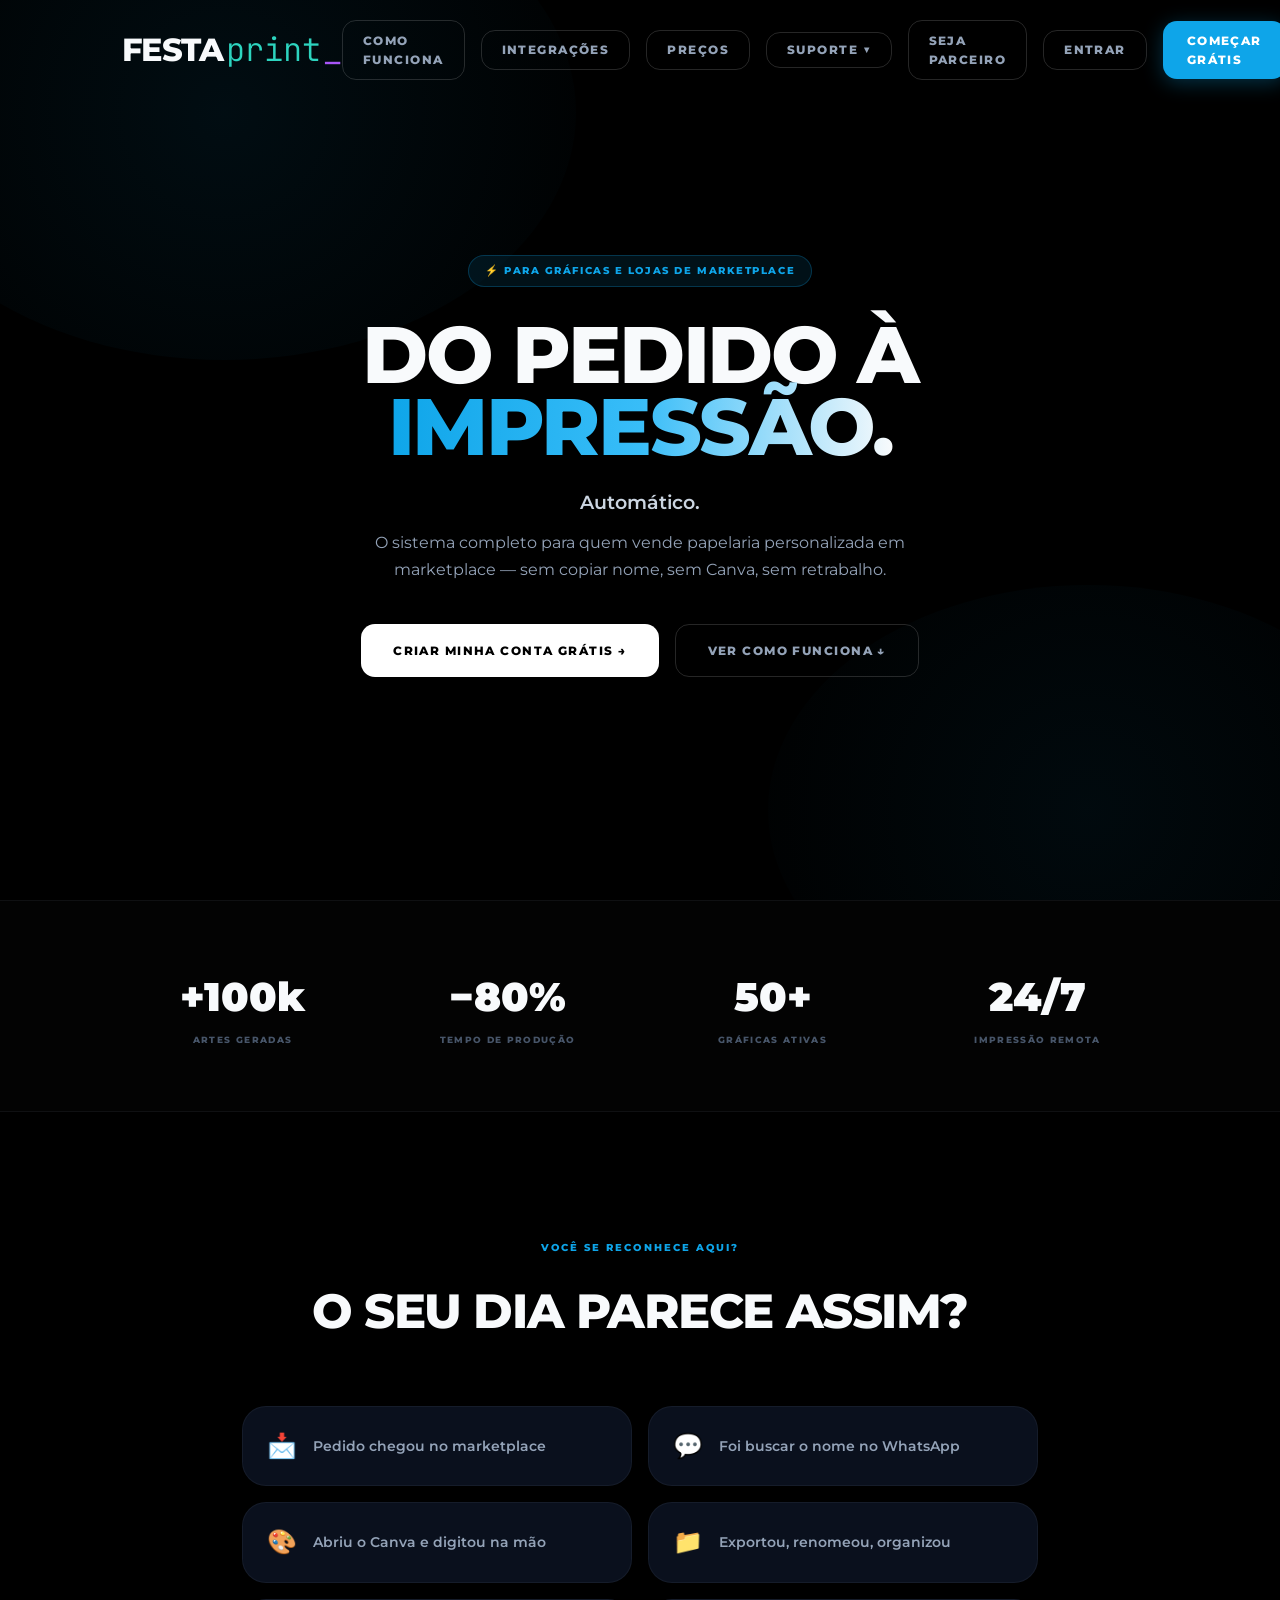
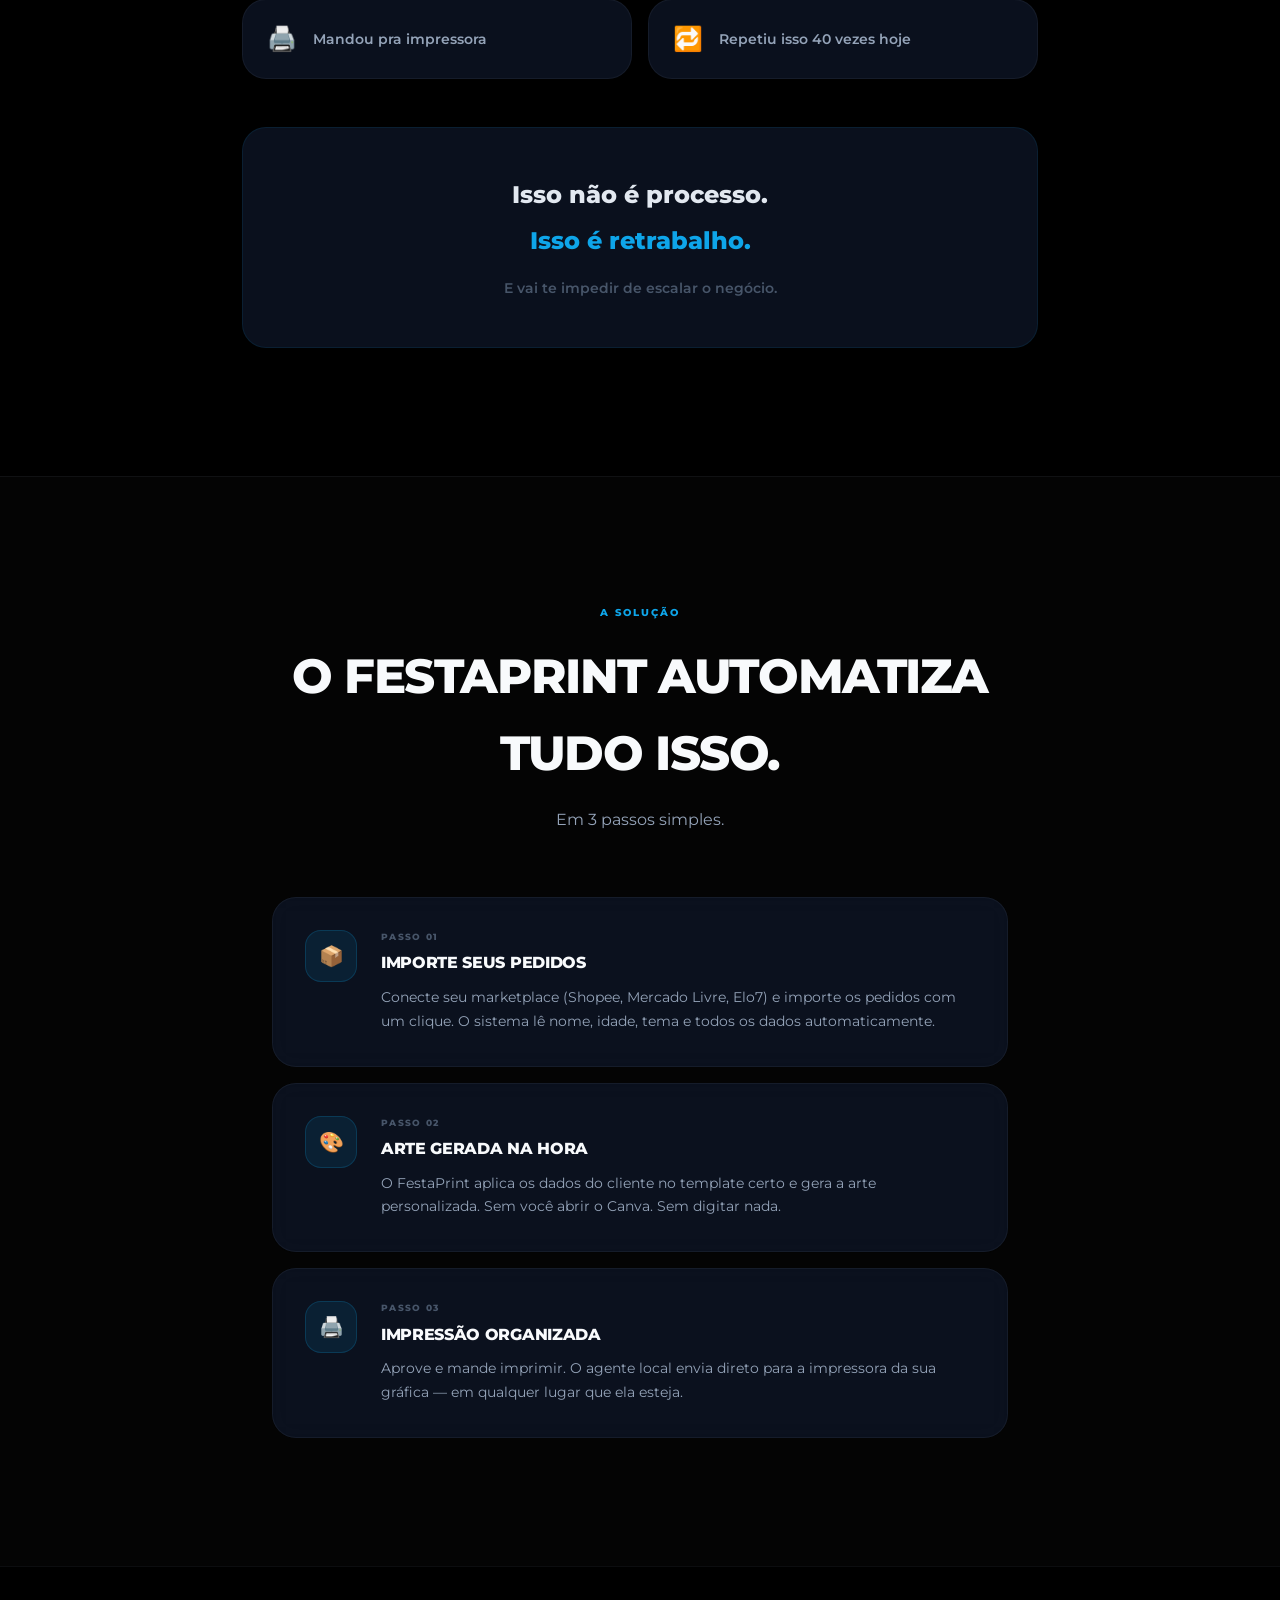
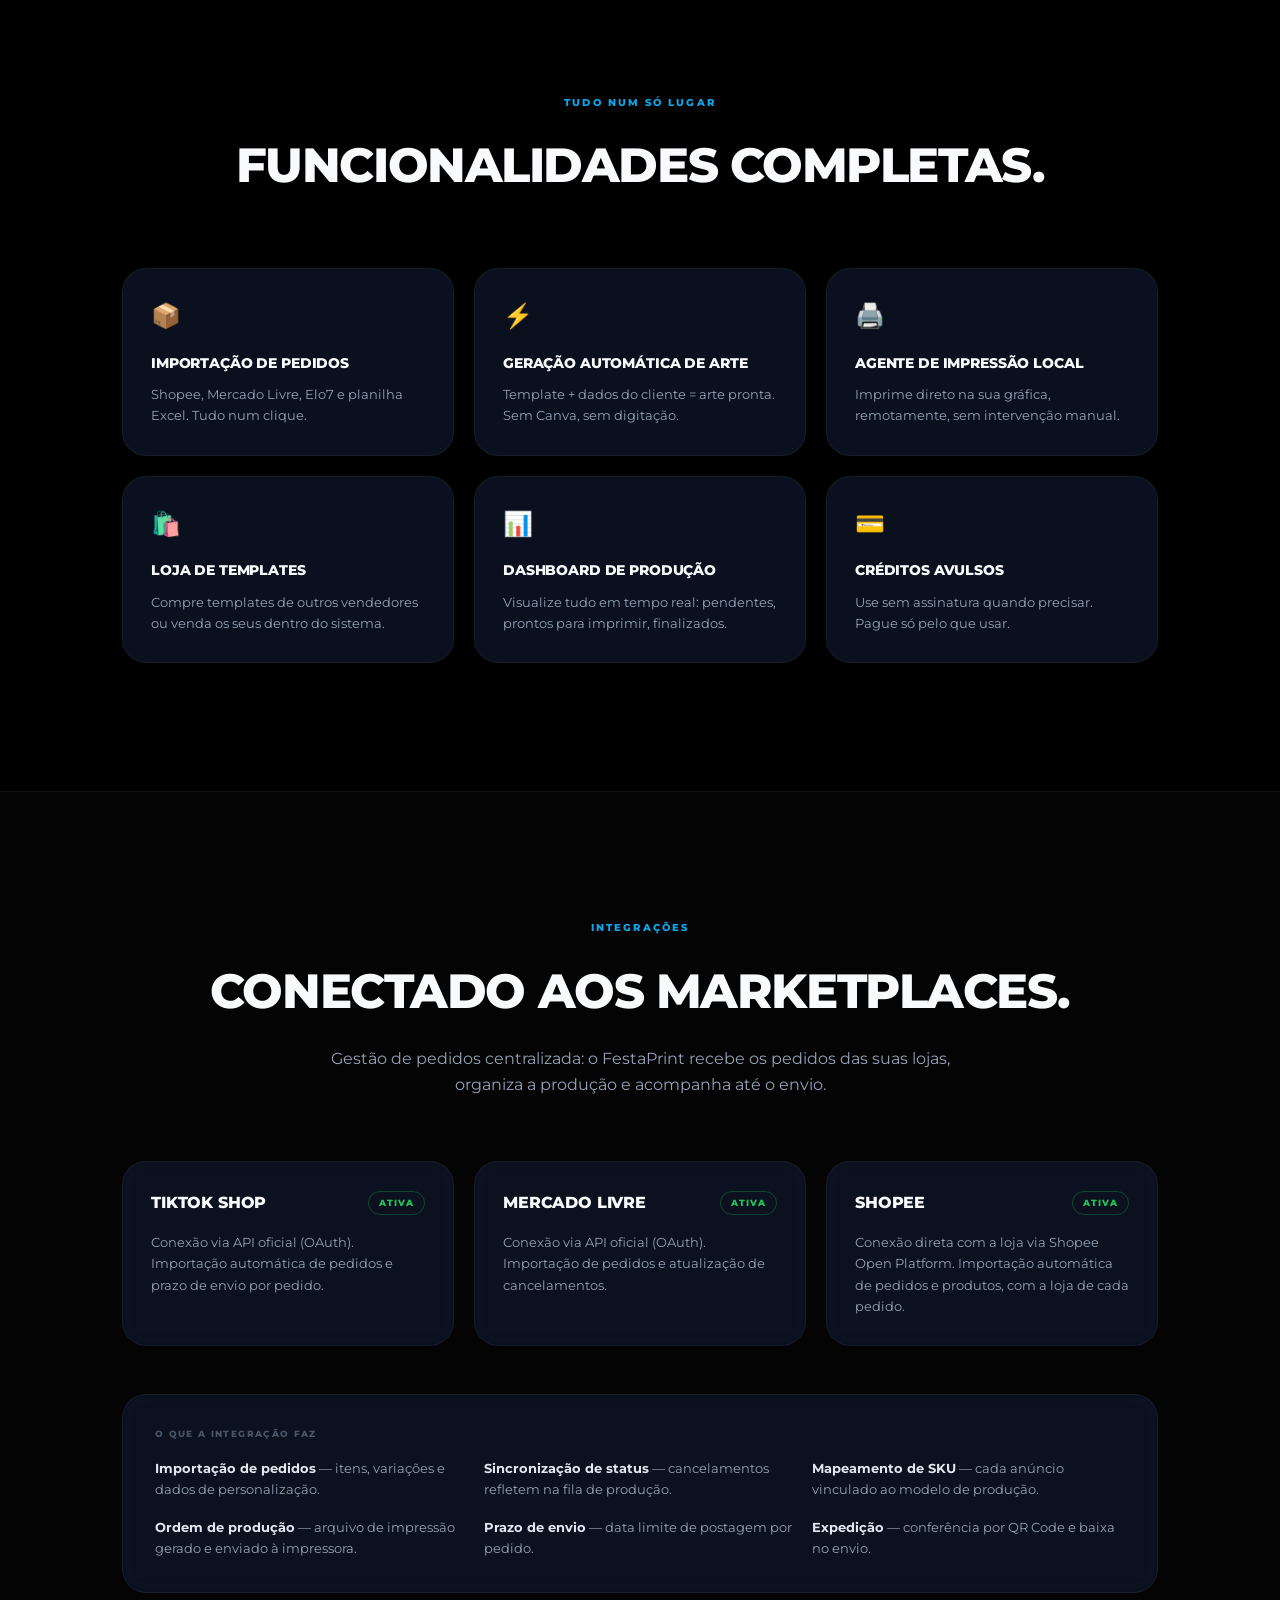
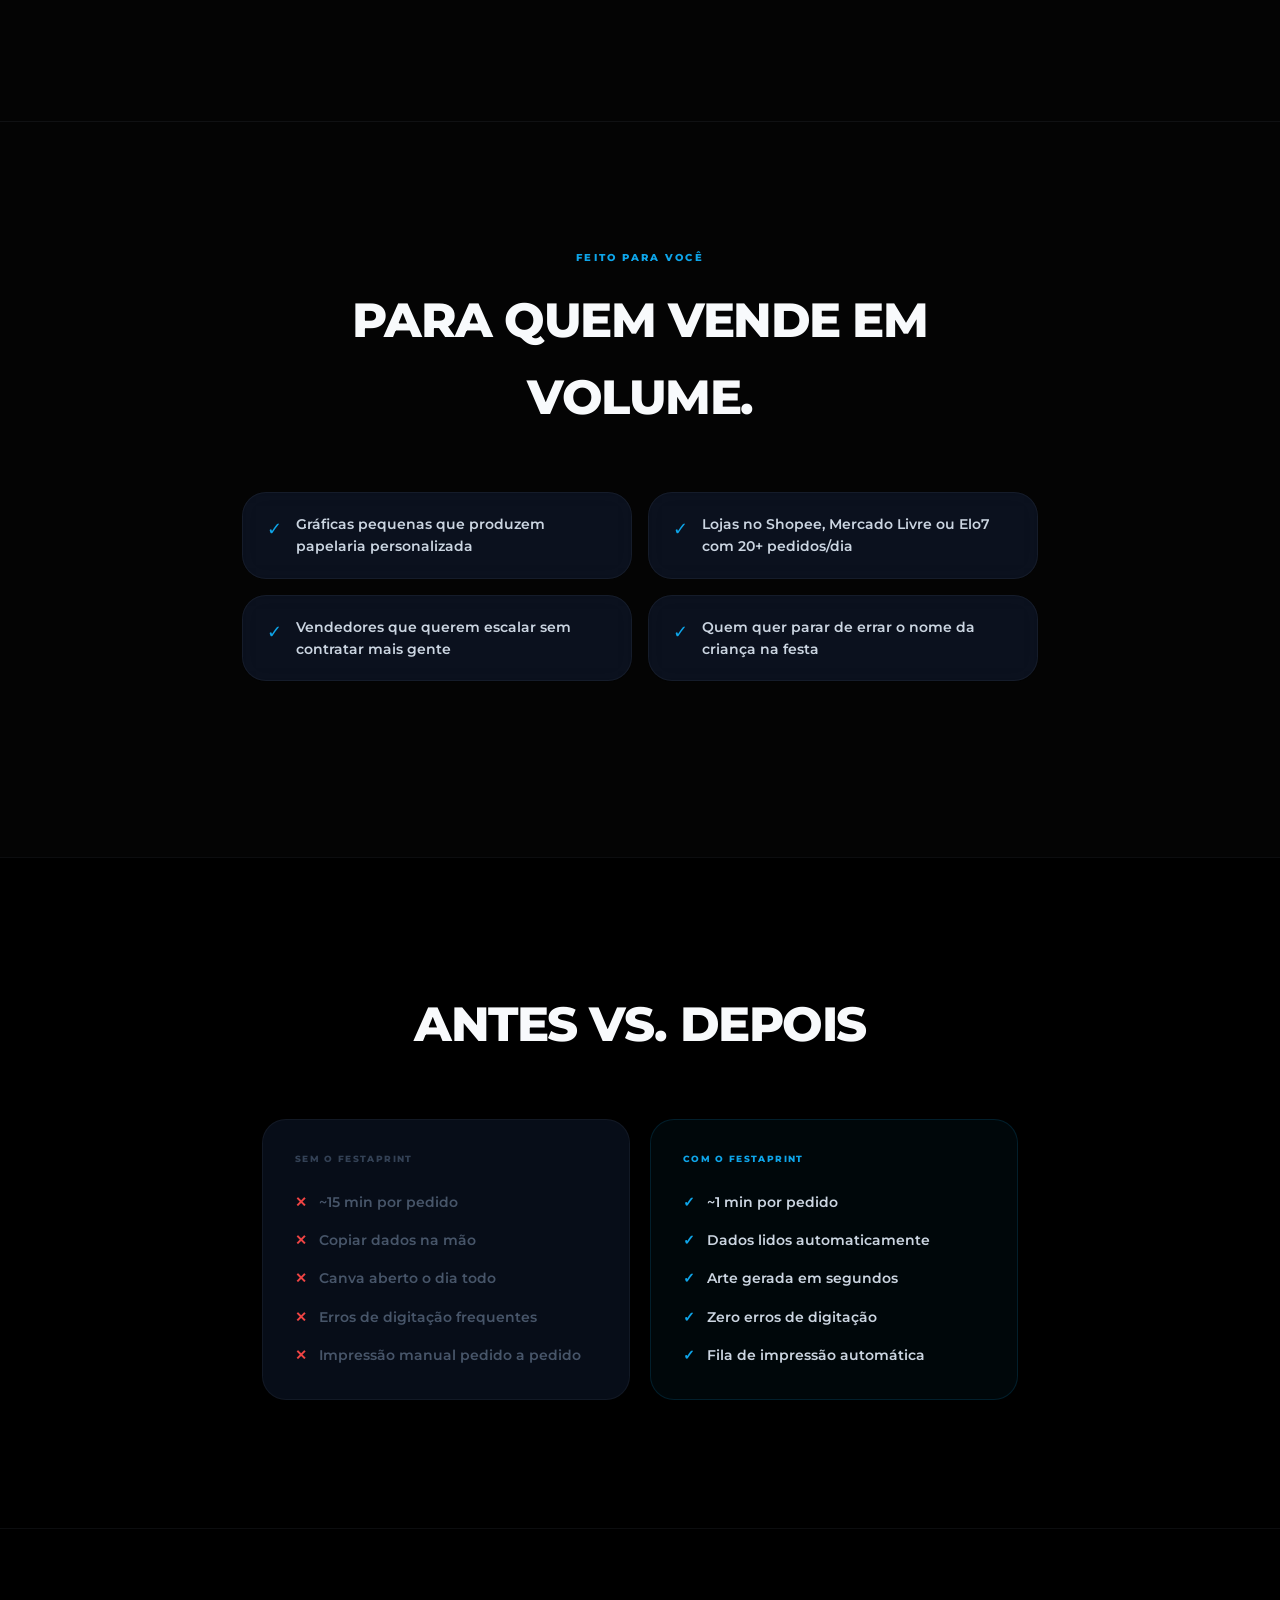
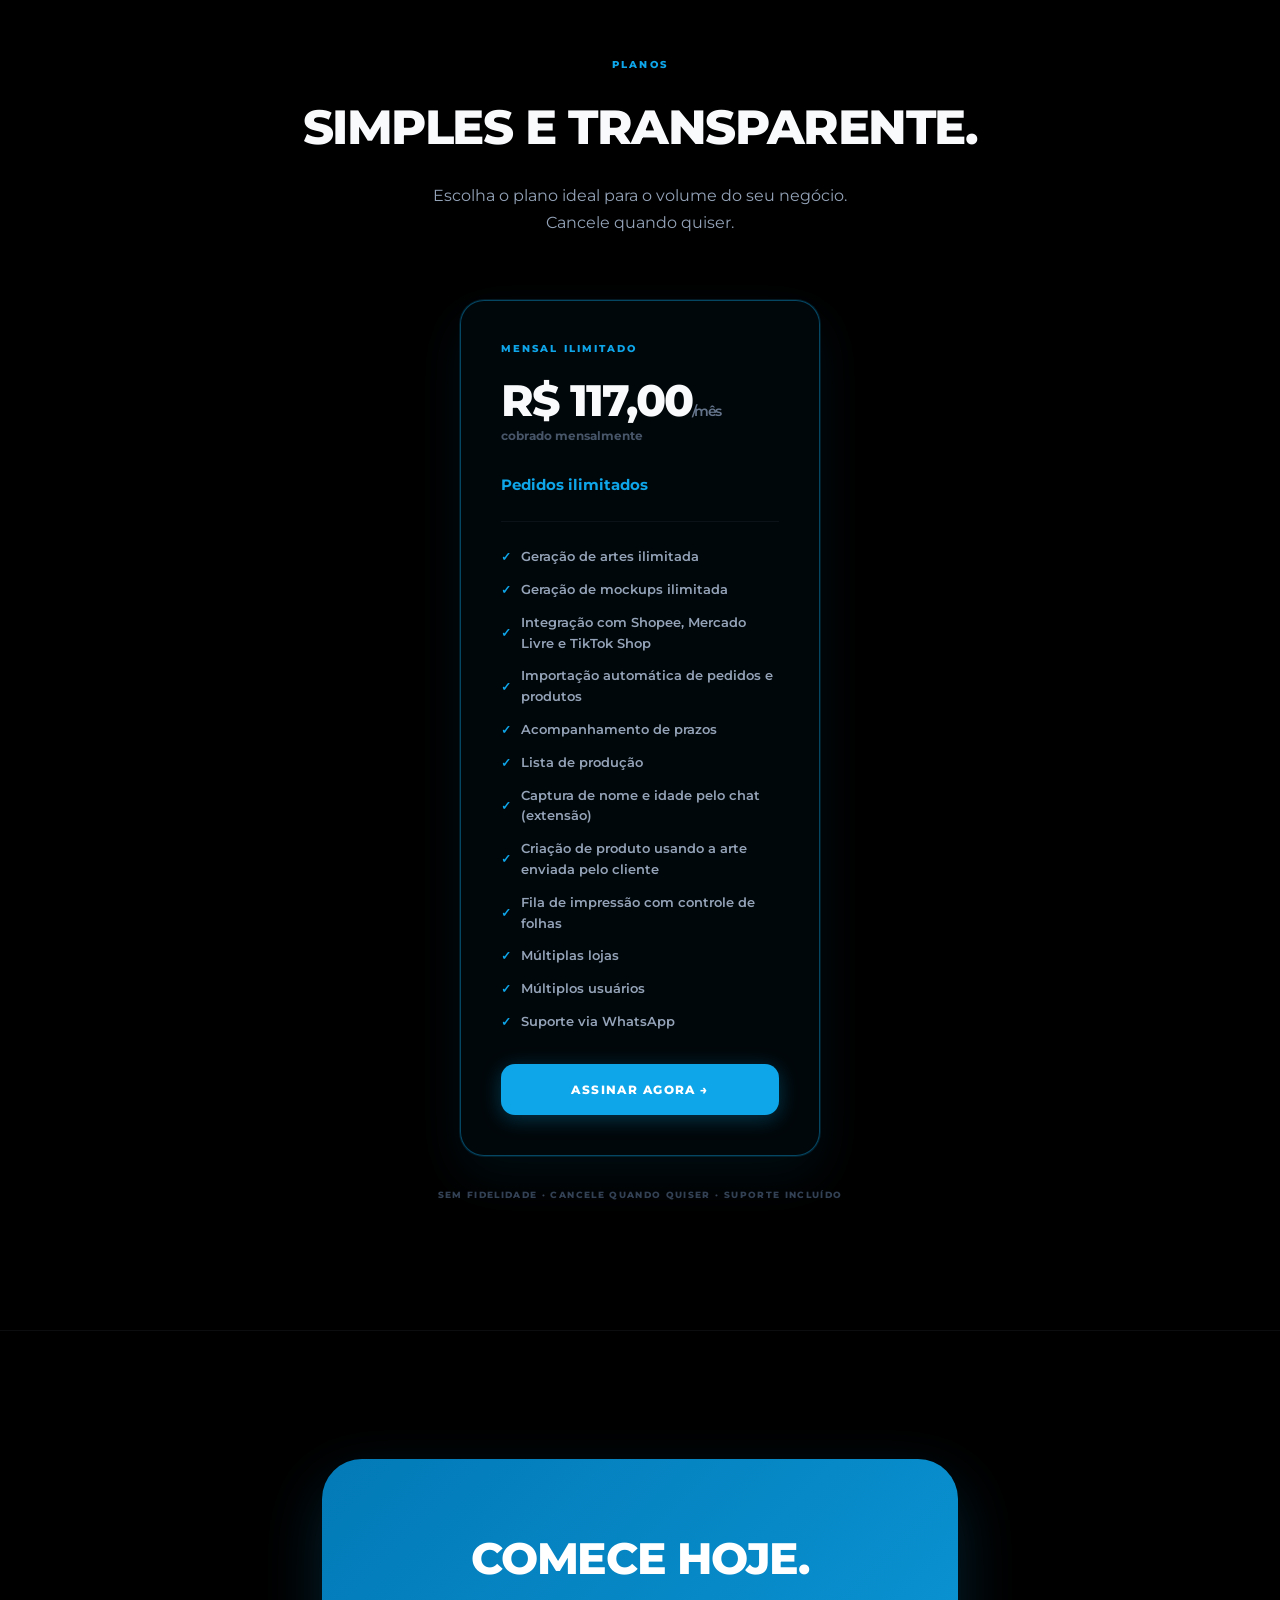
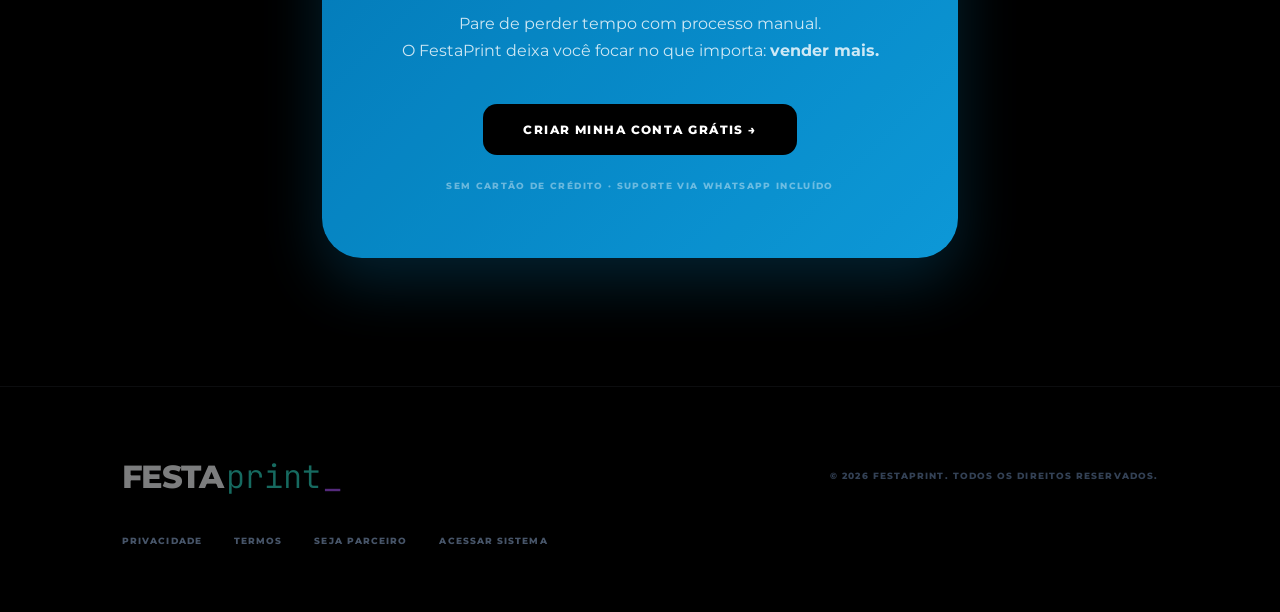
==== commit e633eca3: "feat(precos): card inclui importação automática, acompanhamento de prazos e lista de produção Co-Aut" ====
--- a/index.html
+++ b/index.html
@@ -626,6 +626,9 @@
       // Recursos incluídos na assinatura (refletem o sistema atual)
       var FEATURES = [
         'Integração com Shopee, Mercado Livre e TikTok Shop',
+        'Importação automática de pedidos e produtos',
+        'Acompanhamento de prazos',
+        'Lista de produção',
         'Captura de nome e idade pelo chat (extensão)',
         'Criação de produto usando a arte enviada pelo cliente',
         'Fila de impressão com controle de folhas',
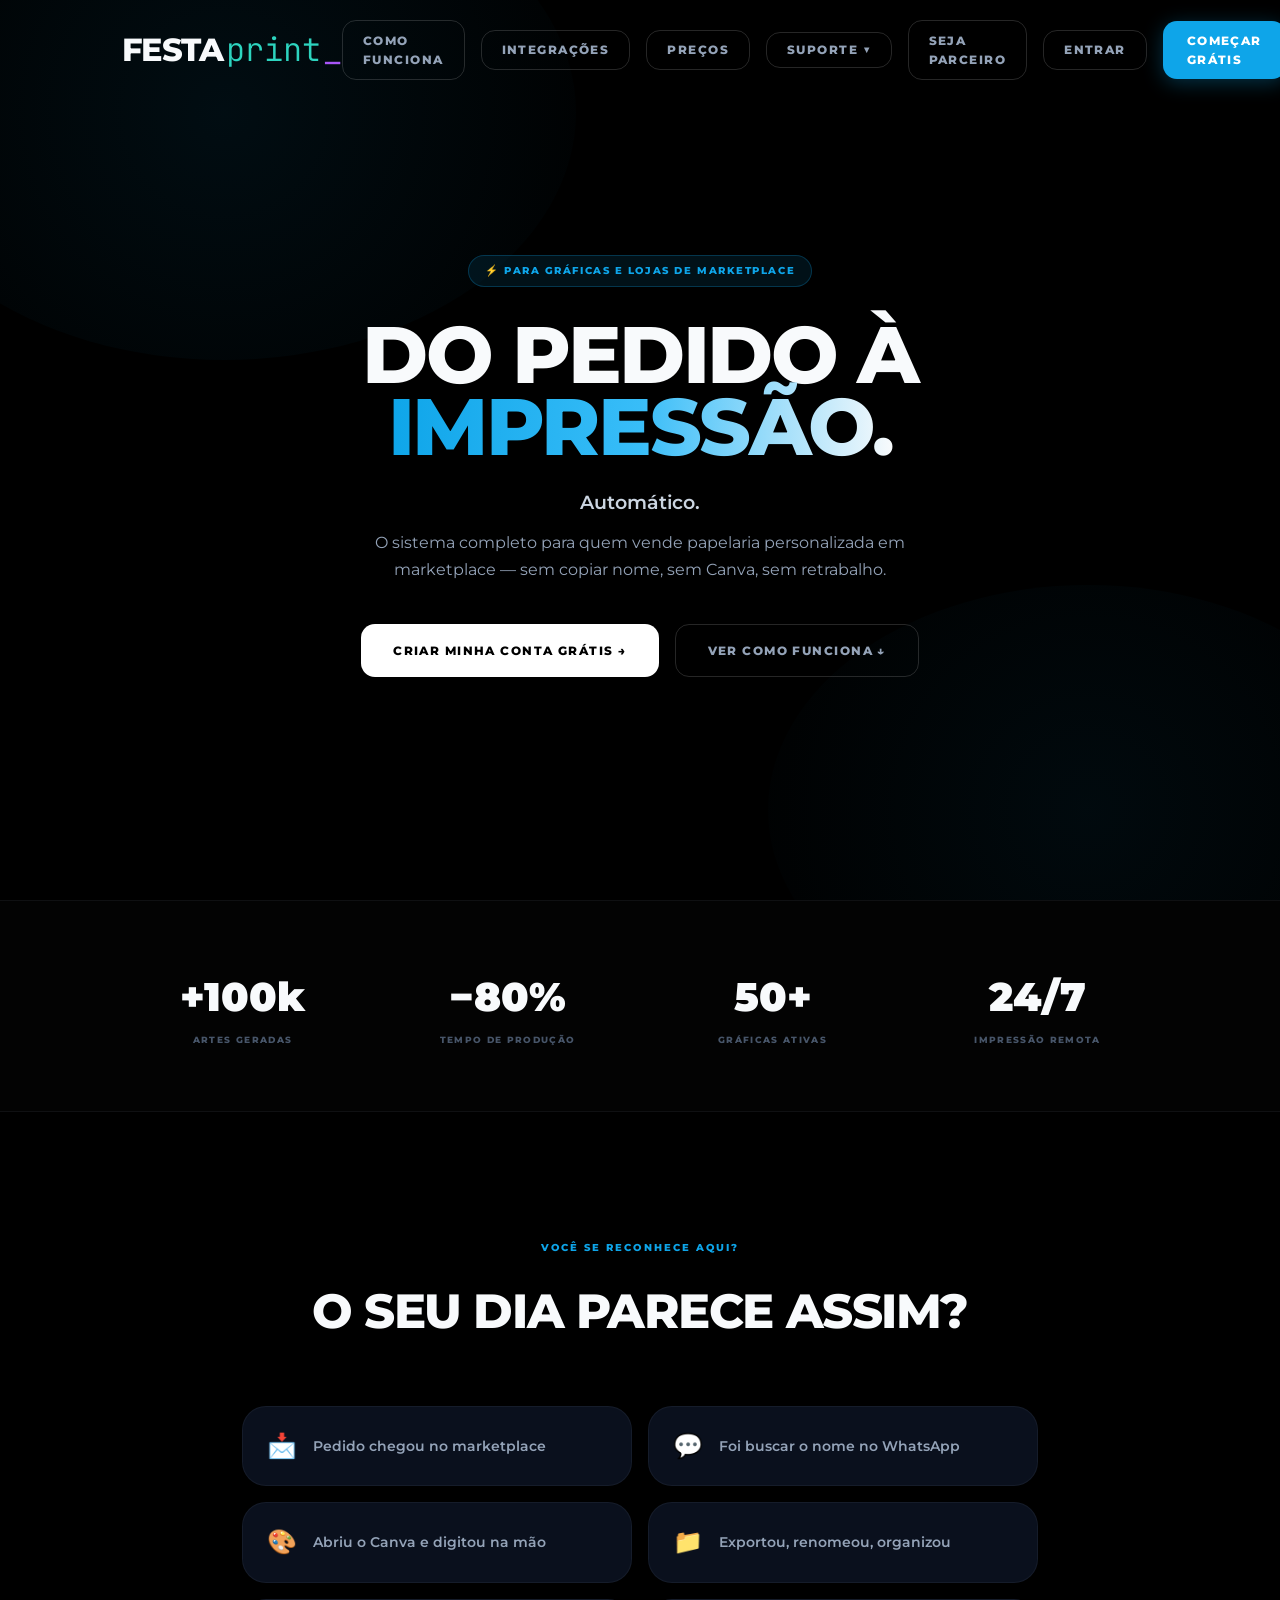
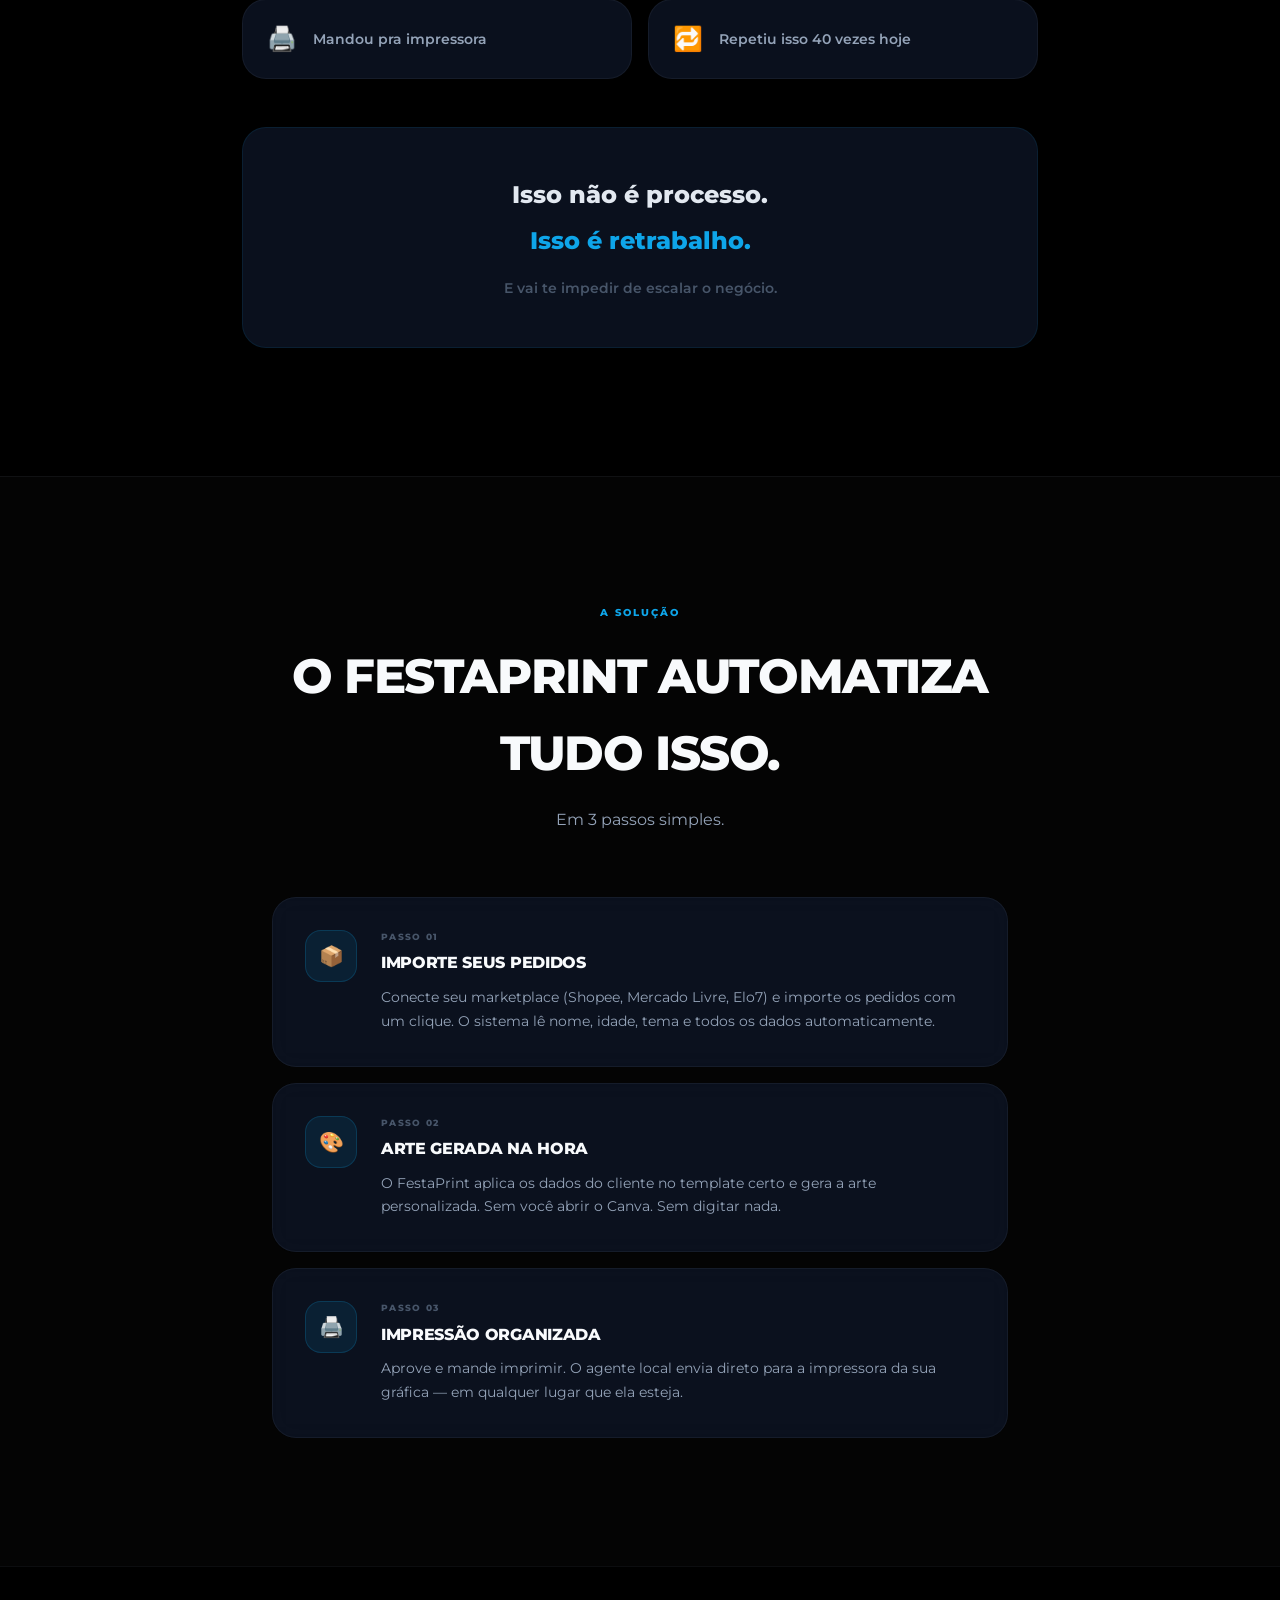
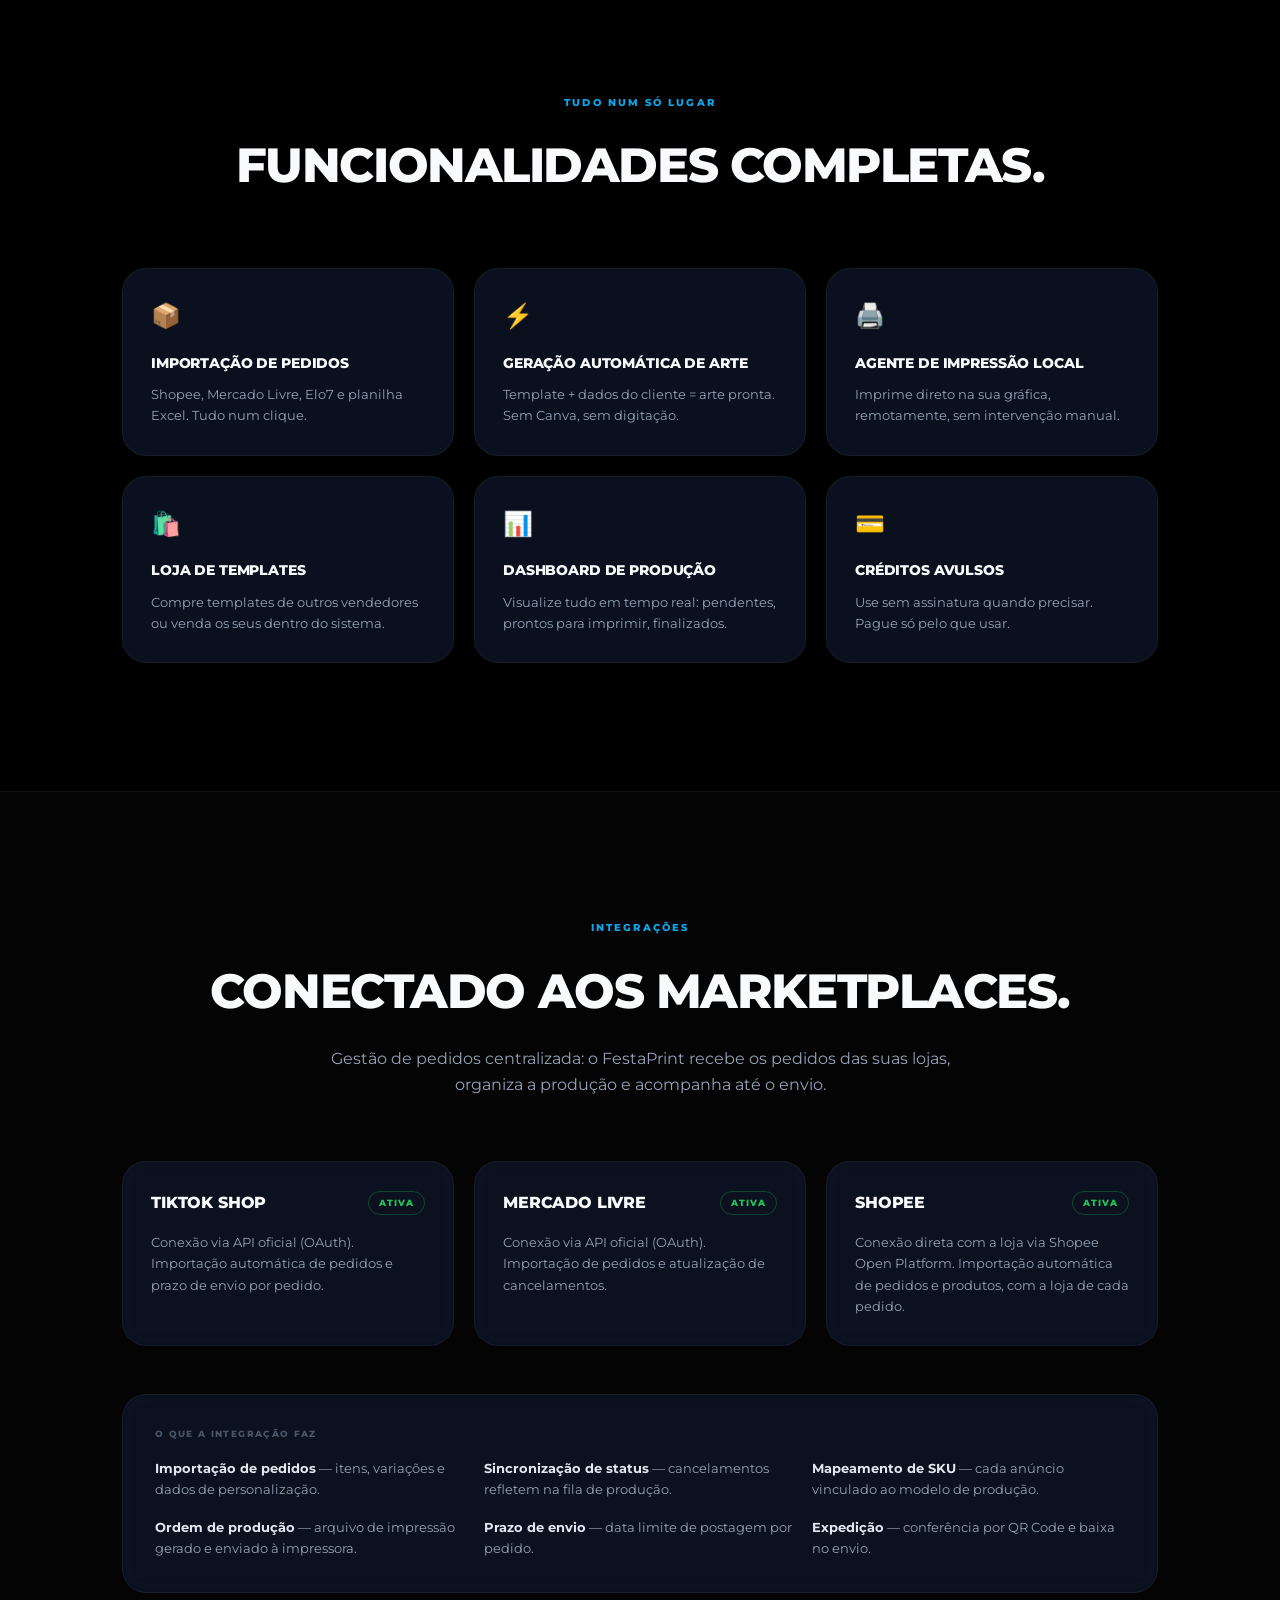
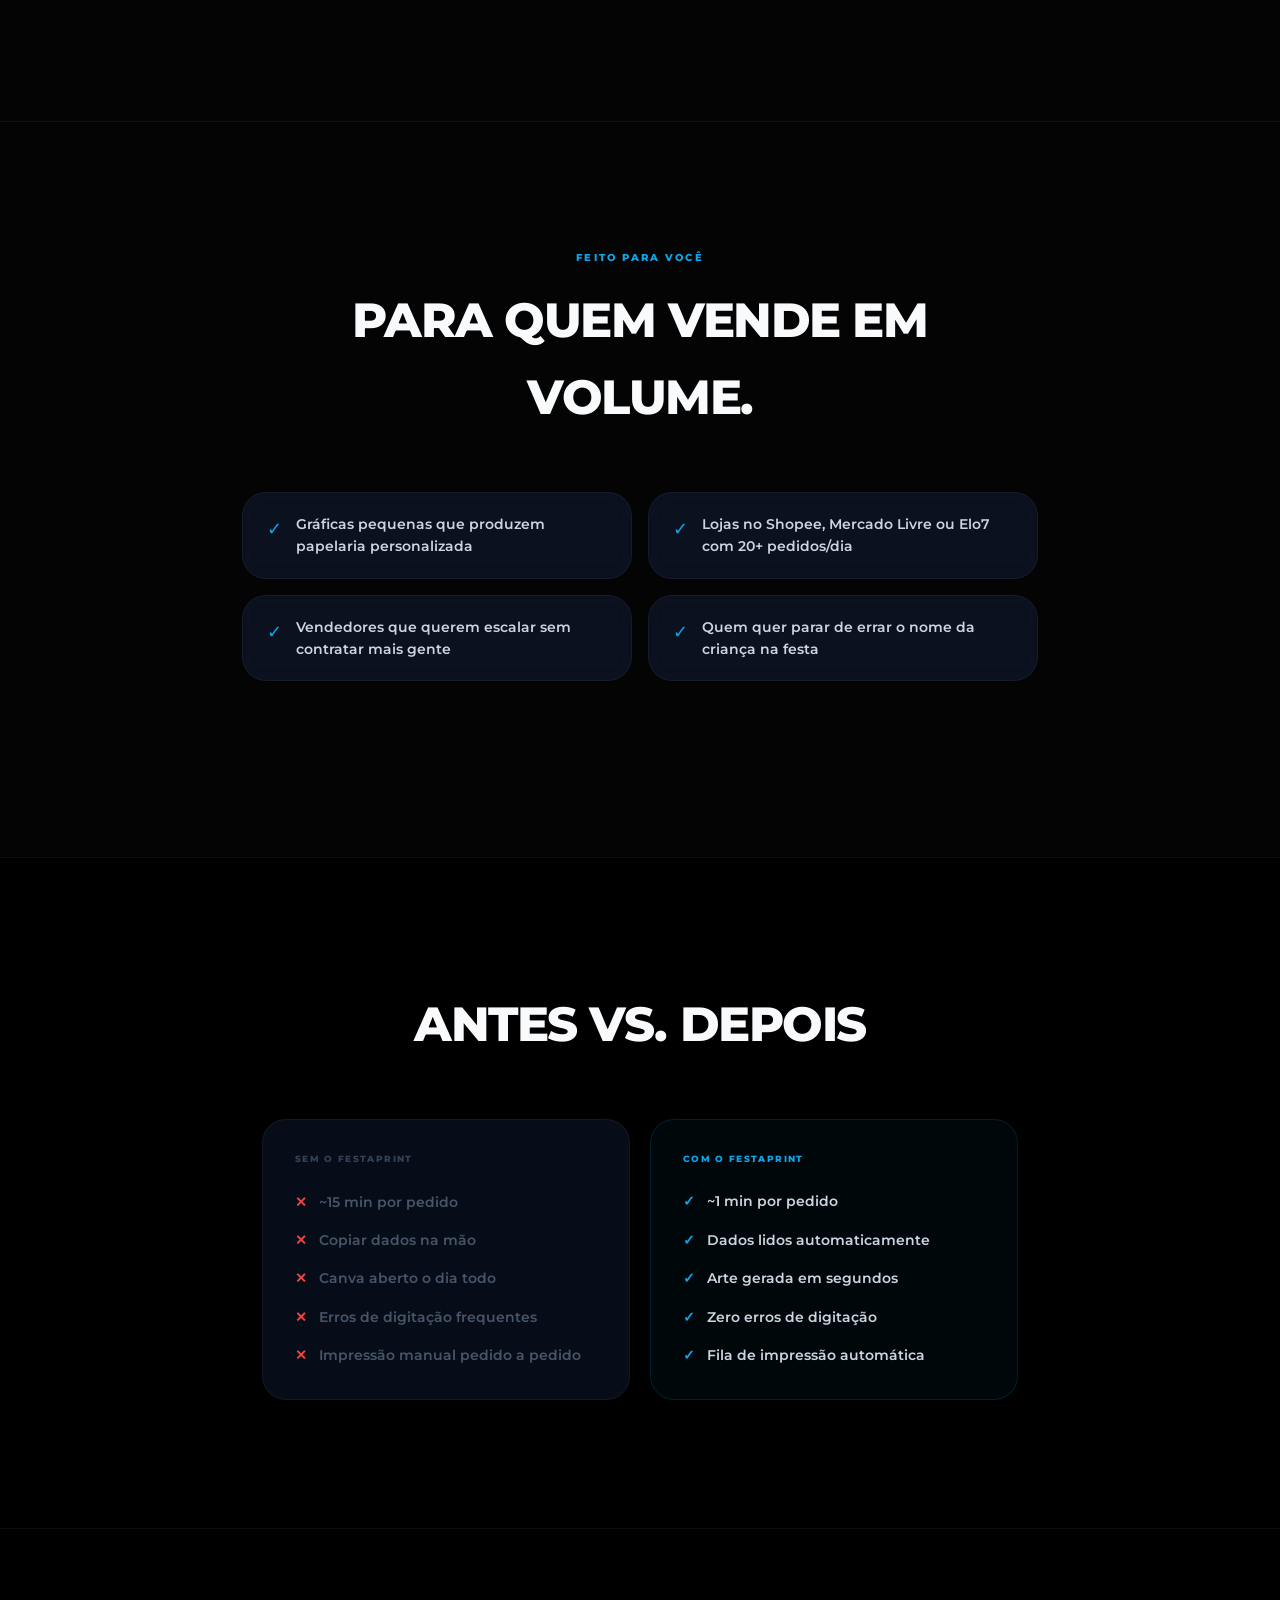
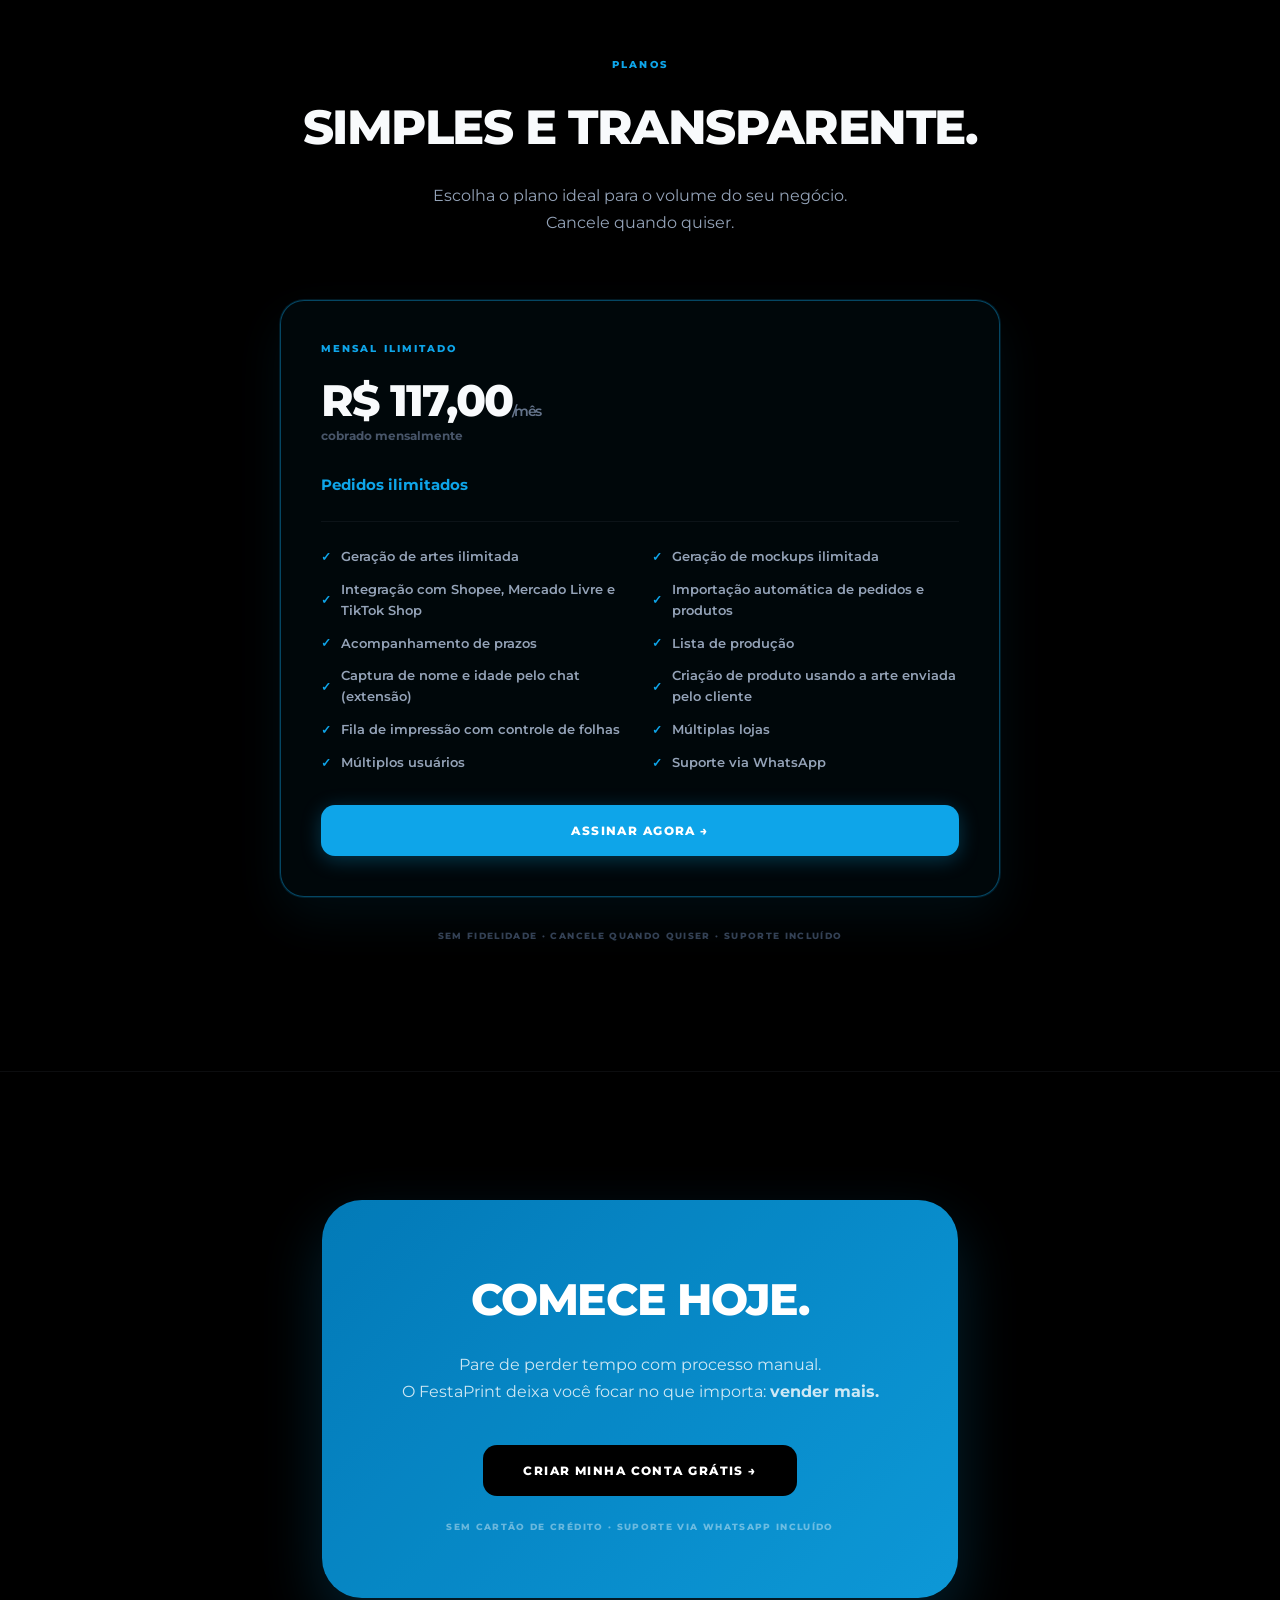
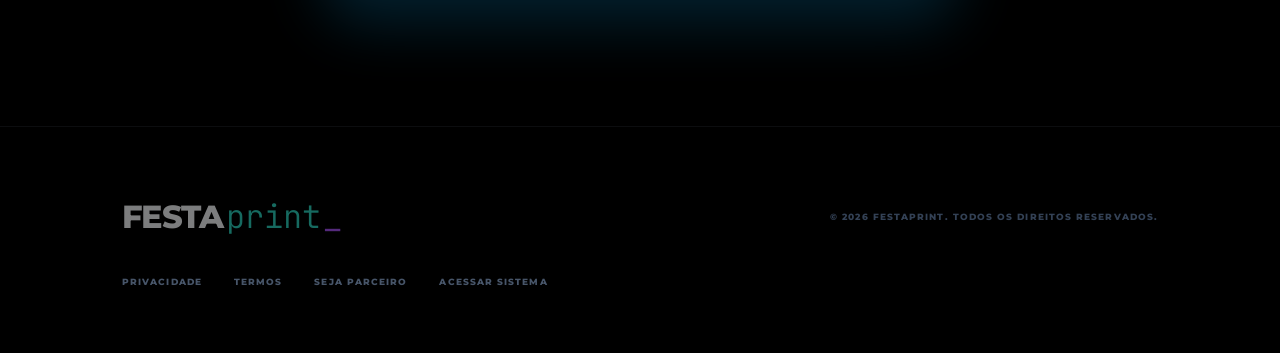
==== commit 1f7967fb: "feat(precos): recursos do plano único em duas colunas (uma no celular) Co-Authored-By: Claude Opus 5" ====
--- a/index.html
+++ b/index.html
@@ -555,6 +555,18 @@
       justify-content: center;
     }
     #plans-grid.plans-few .plan-card { width: 100%; max-width: 360px; }
+    /* Plano único: card mais largo e recursos em duas colunas */
+    #plans-grid.plans-single .plan-card { max-width: 720px; }
+    #plans-grid.plans-single .plan-features {
+      display: grid;
+      grid-template-columns: 1fr 1fr;
+      column-gap: 1.5rem;
+      row-gap: 0.75rem;
+      align-content: start;
+    }
+    @media (max-width: 600px) {
+      #plans-grid.plans-single .plan-features { grid-template-columns: 1fr; }
+    }
     .plan-period {
       font-size: 0.75rem;
       font-weight: 700;
@@ -662,6 +674,7 @@
 
         // Com poucos cards, centraliza em vez de encostar à esquerda
         grid.classList.toggle('plans-few', sorted.length < 3);
+        grid.classList.toggle('plans-single', sorted.length === 1);
 
         grid.innerHTML = sorted.map(function(plan, i) {
           var isSubscription = plan.type === 'subscription';
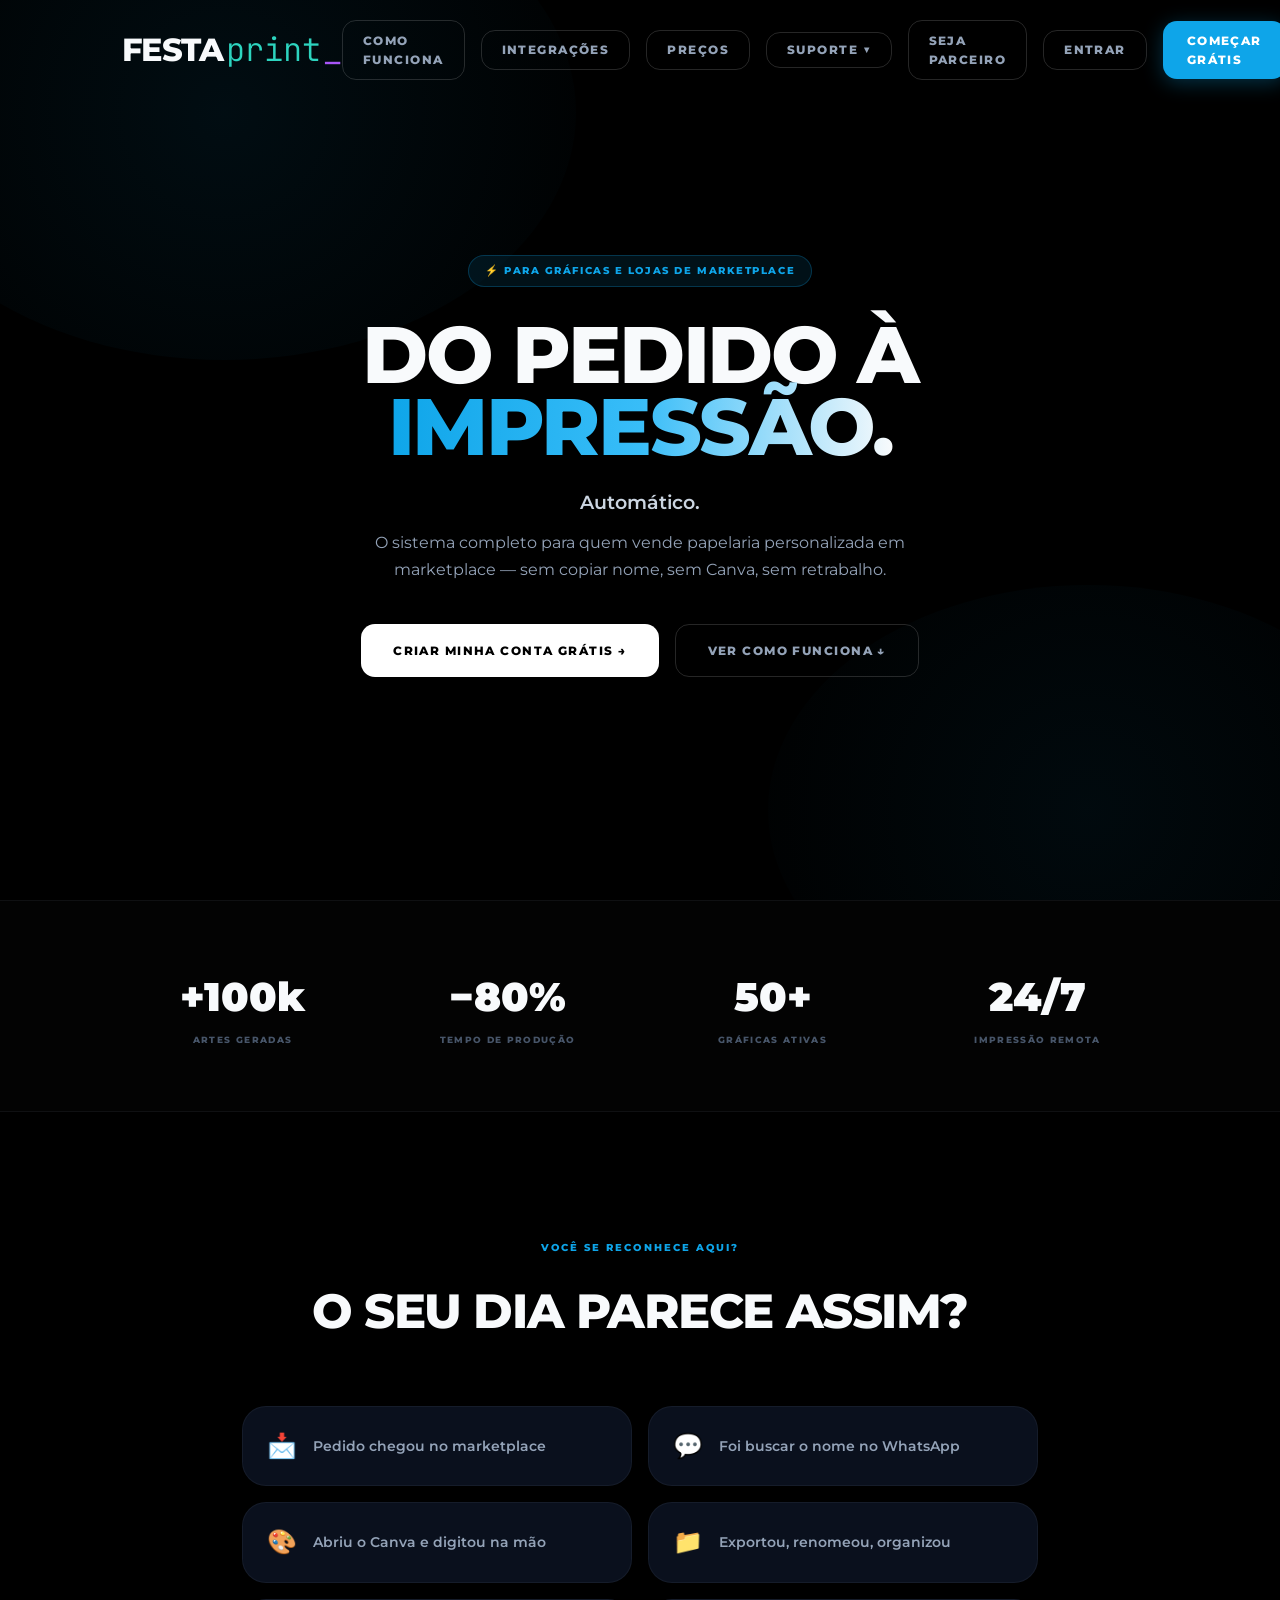
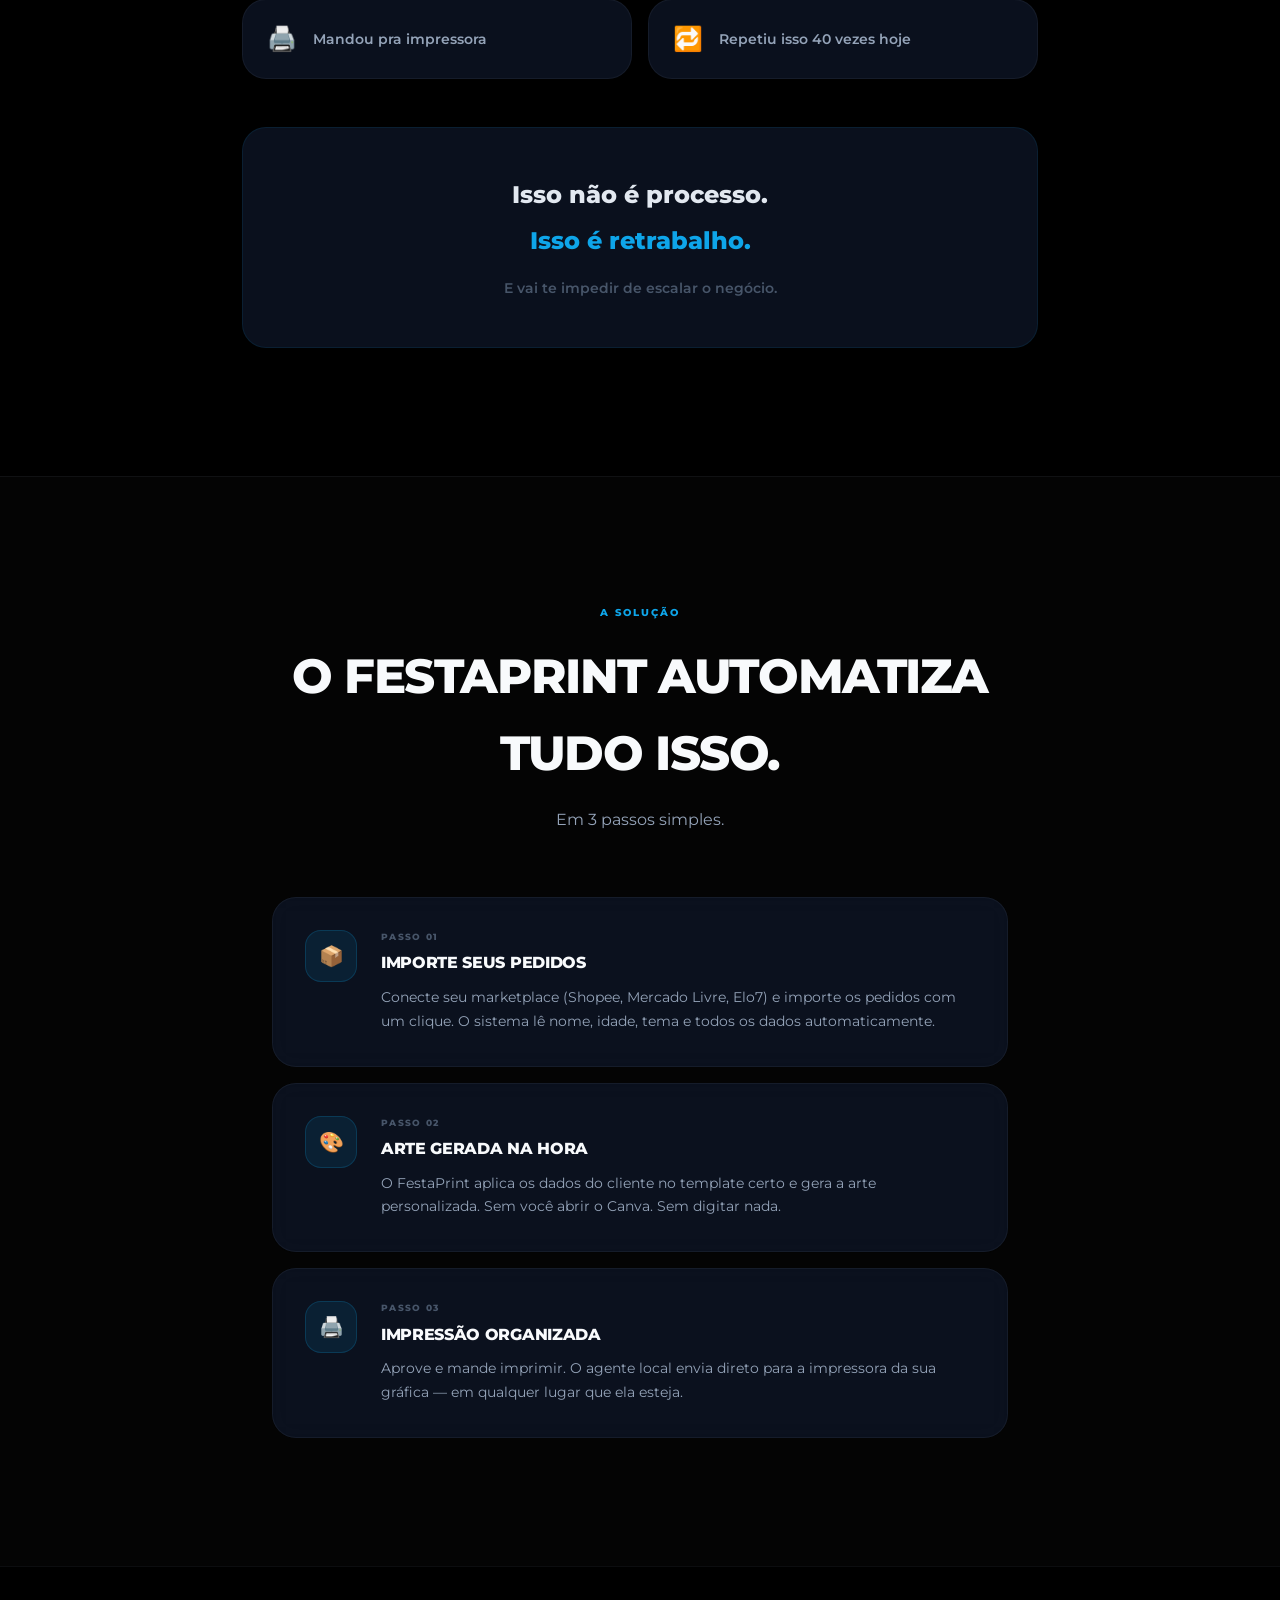
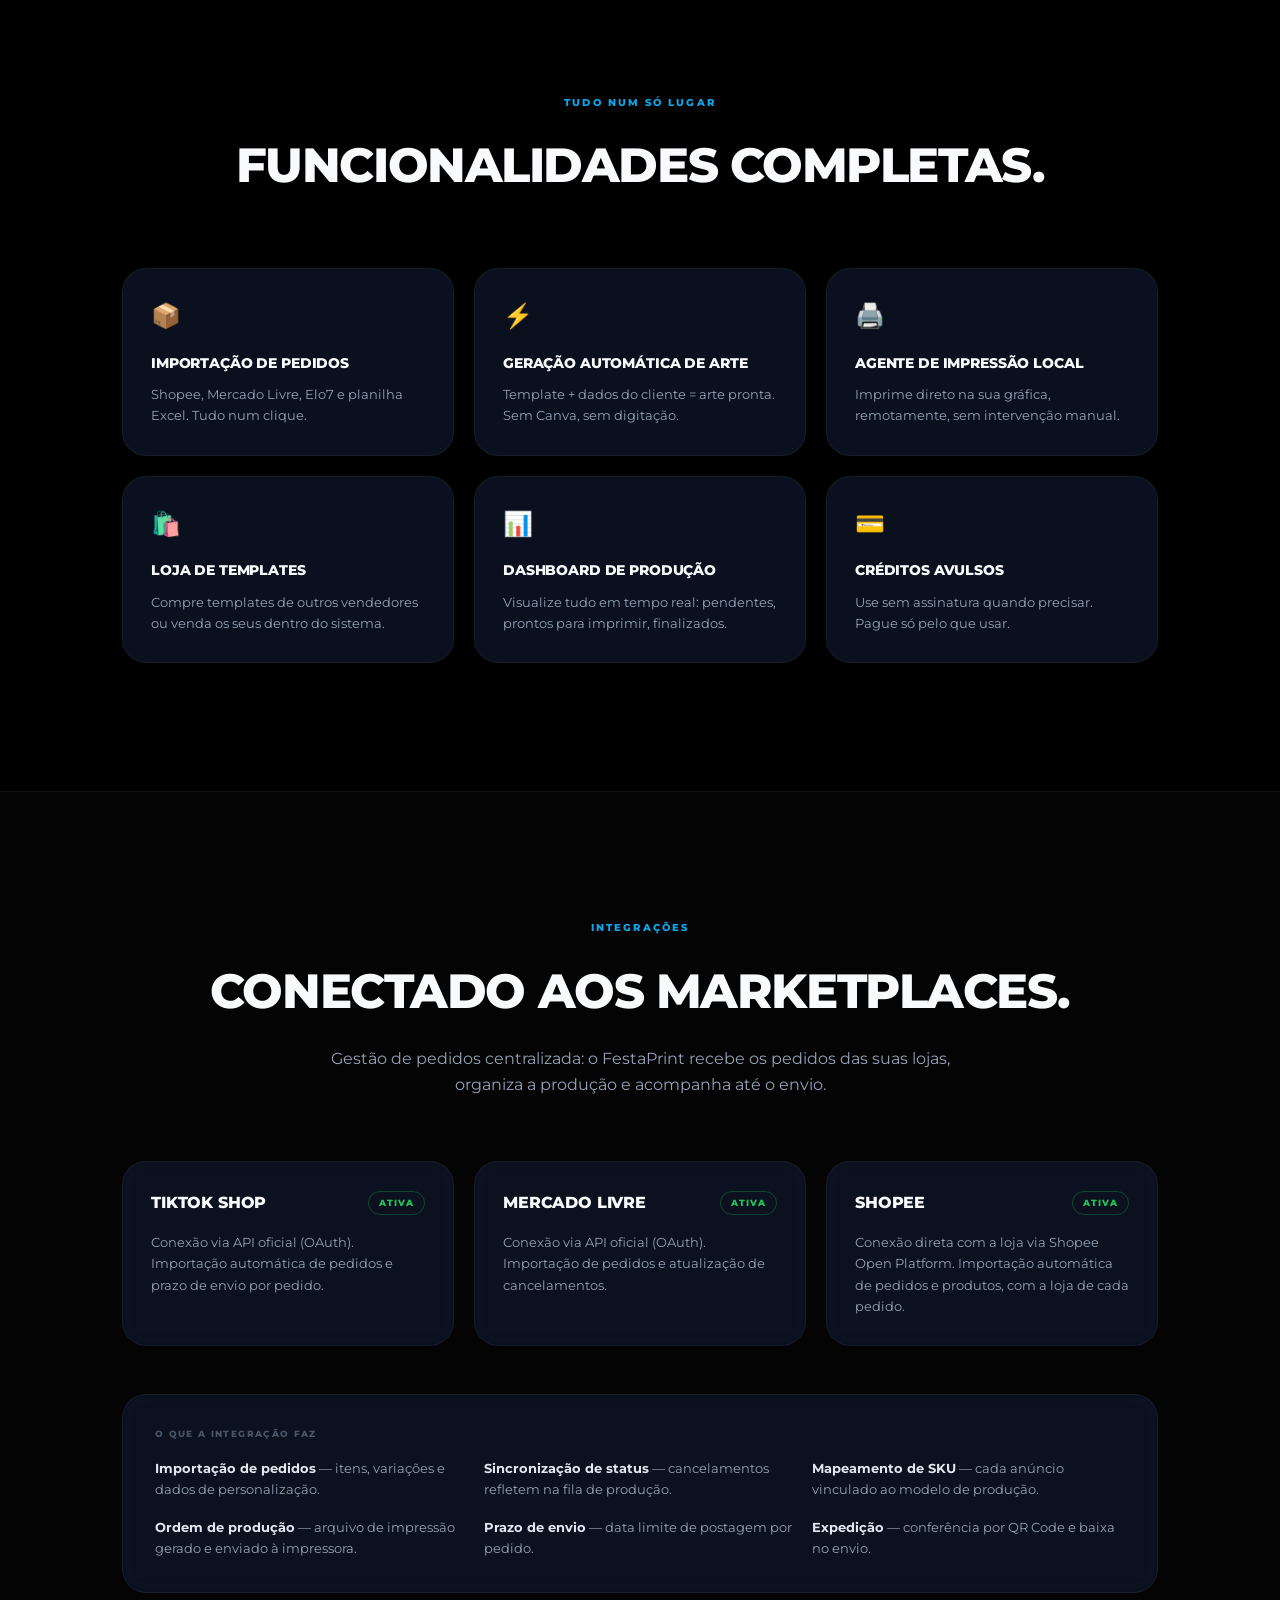
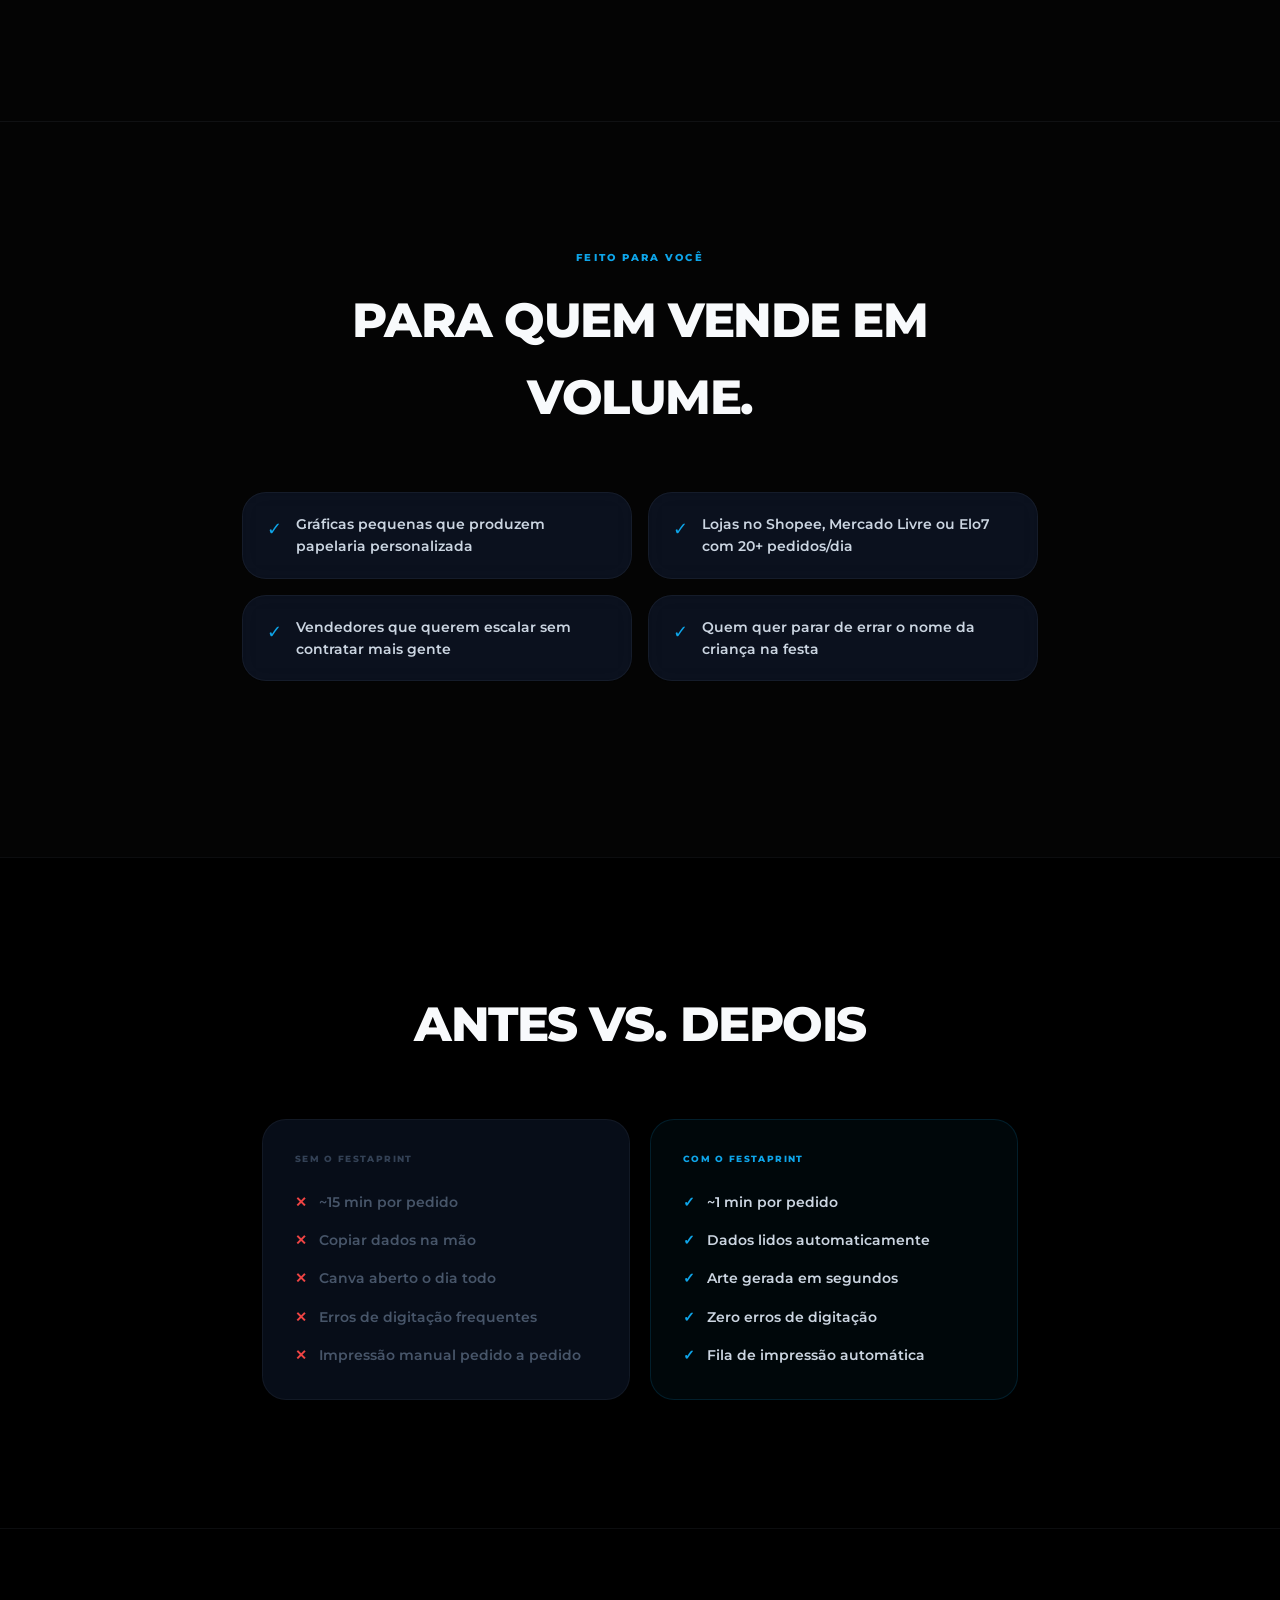
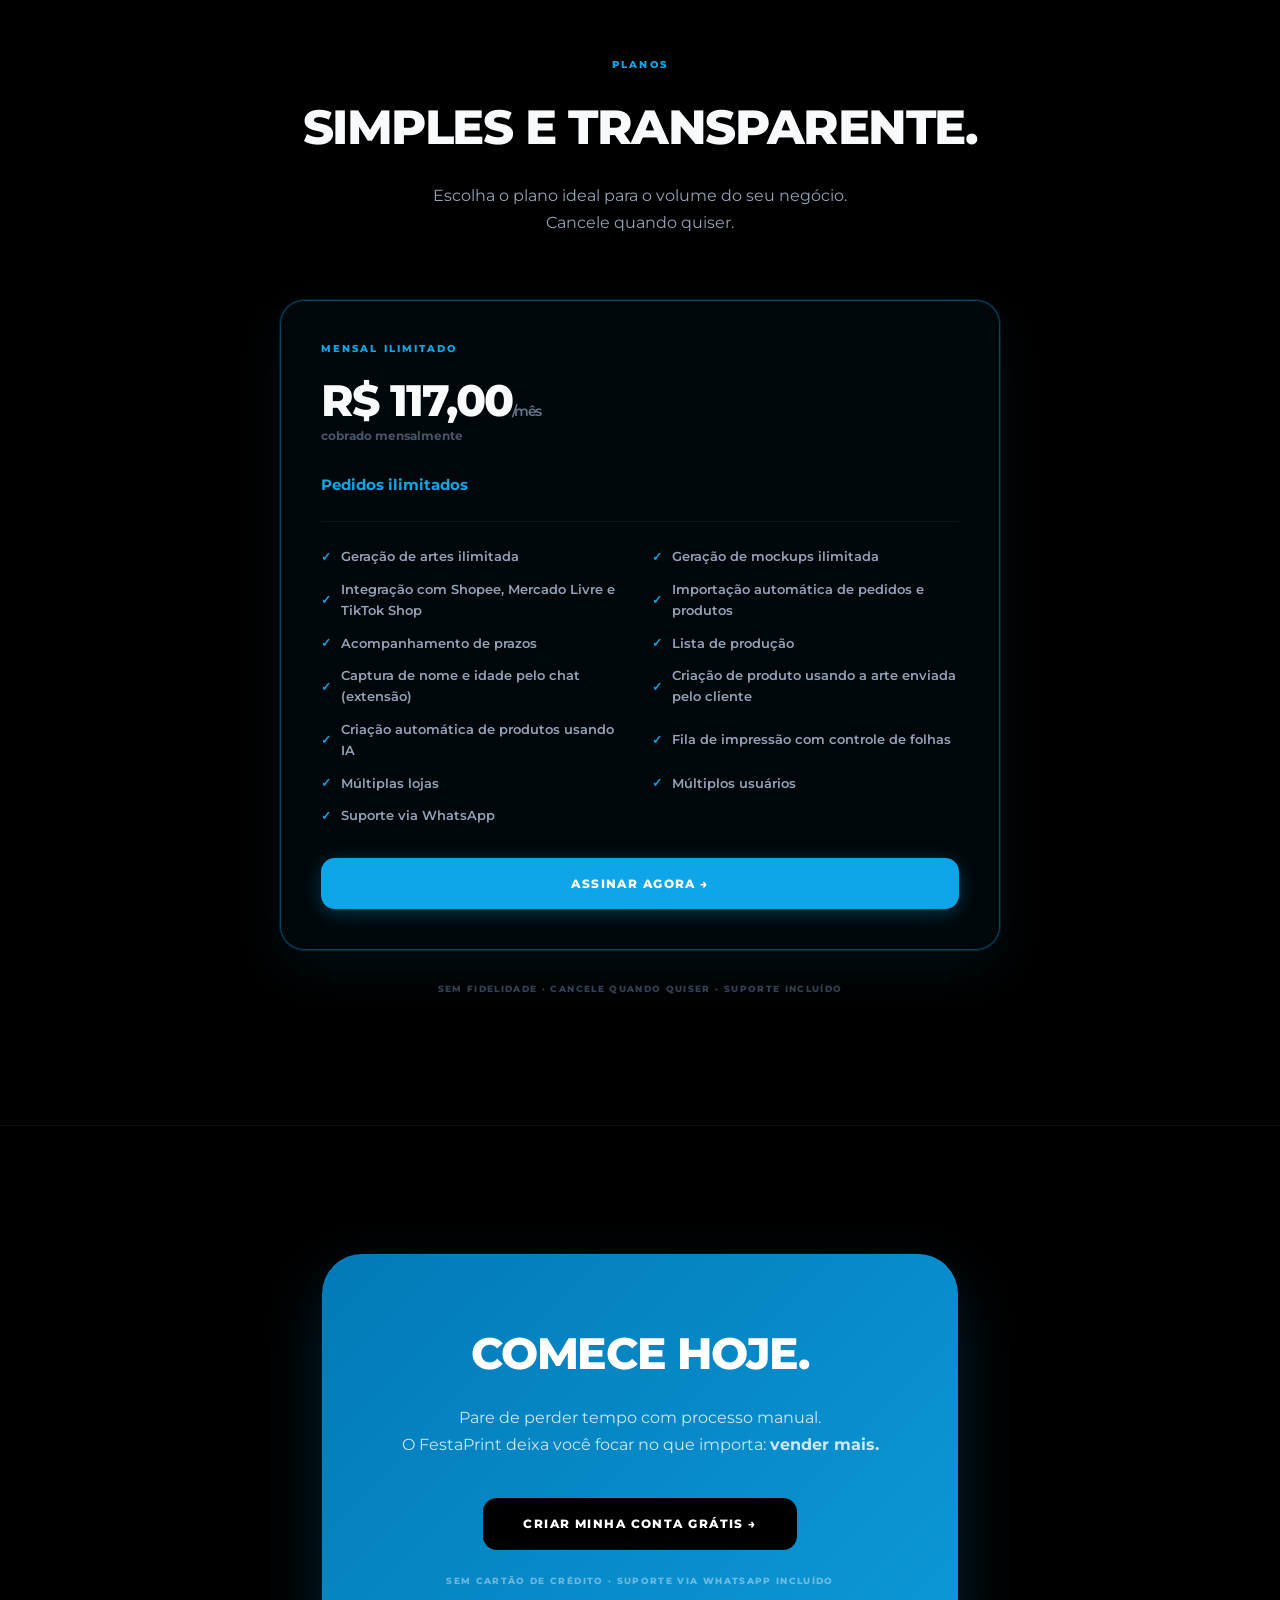
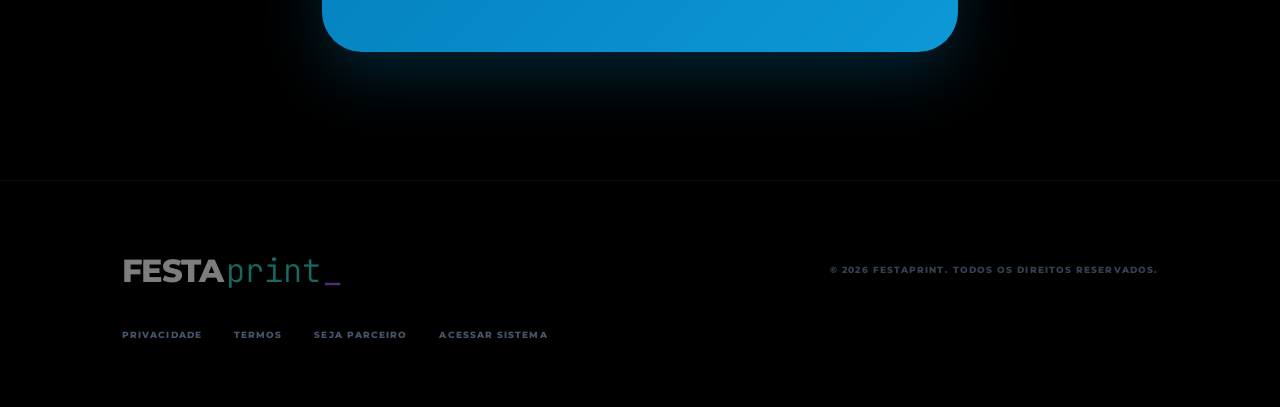
==== commit 743eeec0: "feat(precos): card inclui criação automática de produtos usando IA Co-Authored-By: Claude Opus 5.5 <" ====
--- a/index.html
+++ b/index.html
@@ -643,6 +643,7 @@
         'Lista de produção',
         'Captura de nome e idade pelo chat (extensão)',
         'Criação de produto usando a arte enviada pelo cliente',
+        'Criação automática de produtos usando IA',
         'Fila de impressão com controle de folhas',
         'Múltiplas lojas',
         'Múltiplos usuários',
